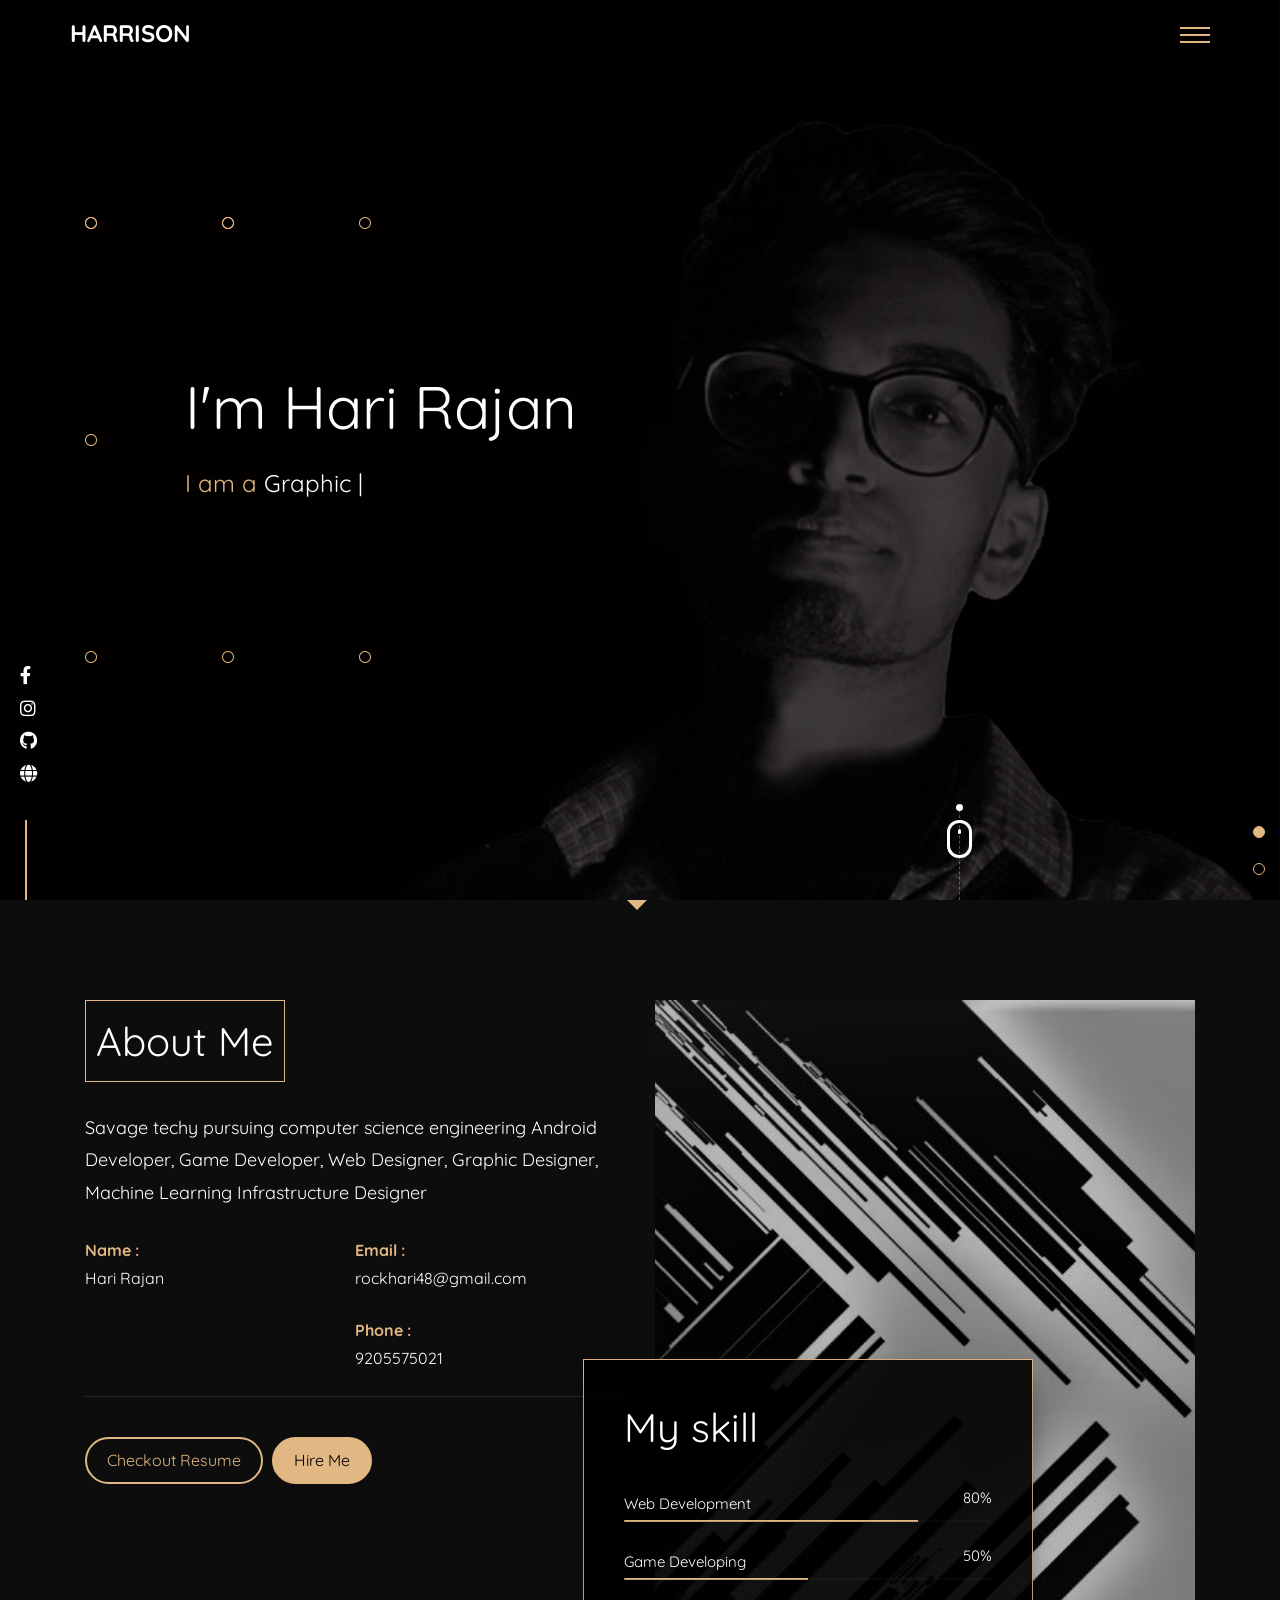
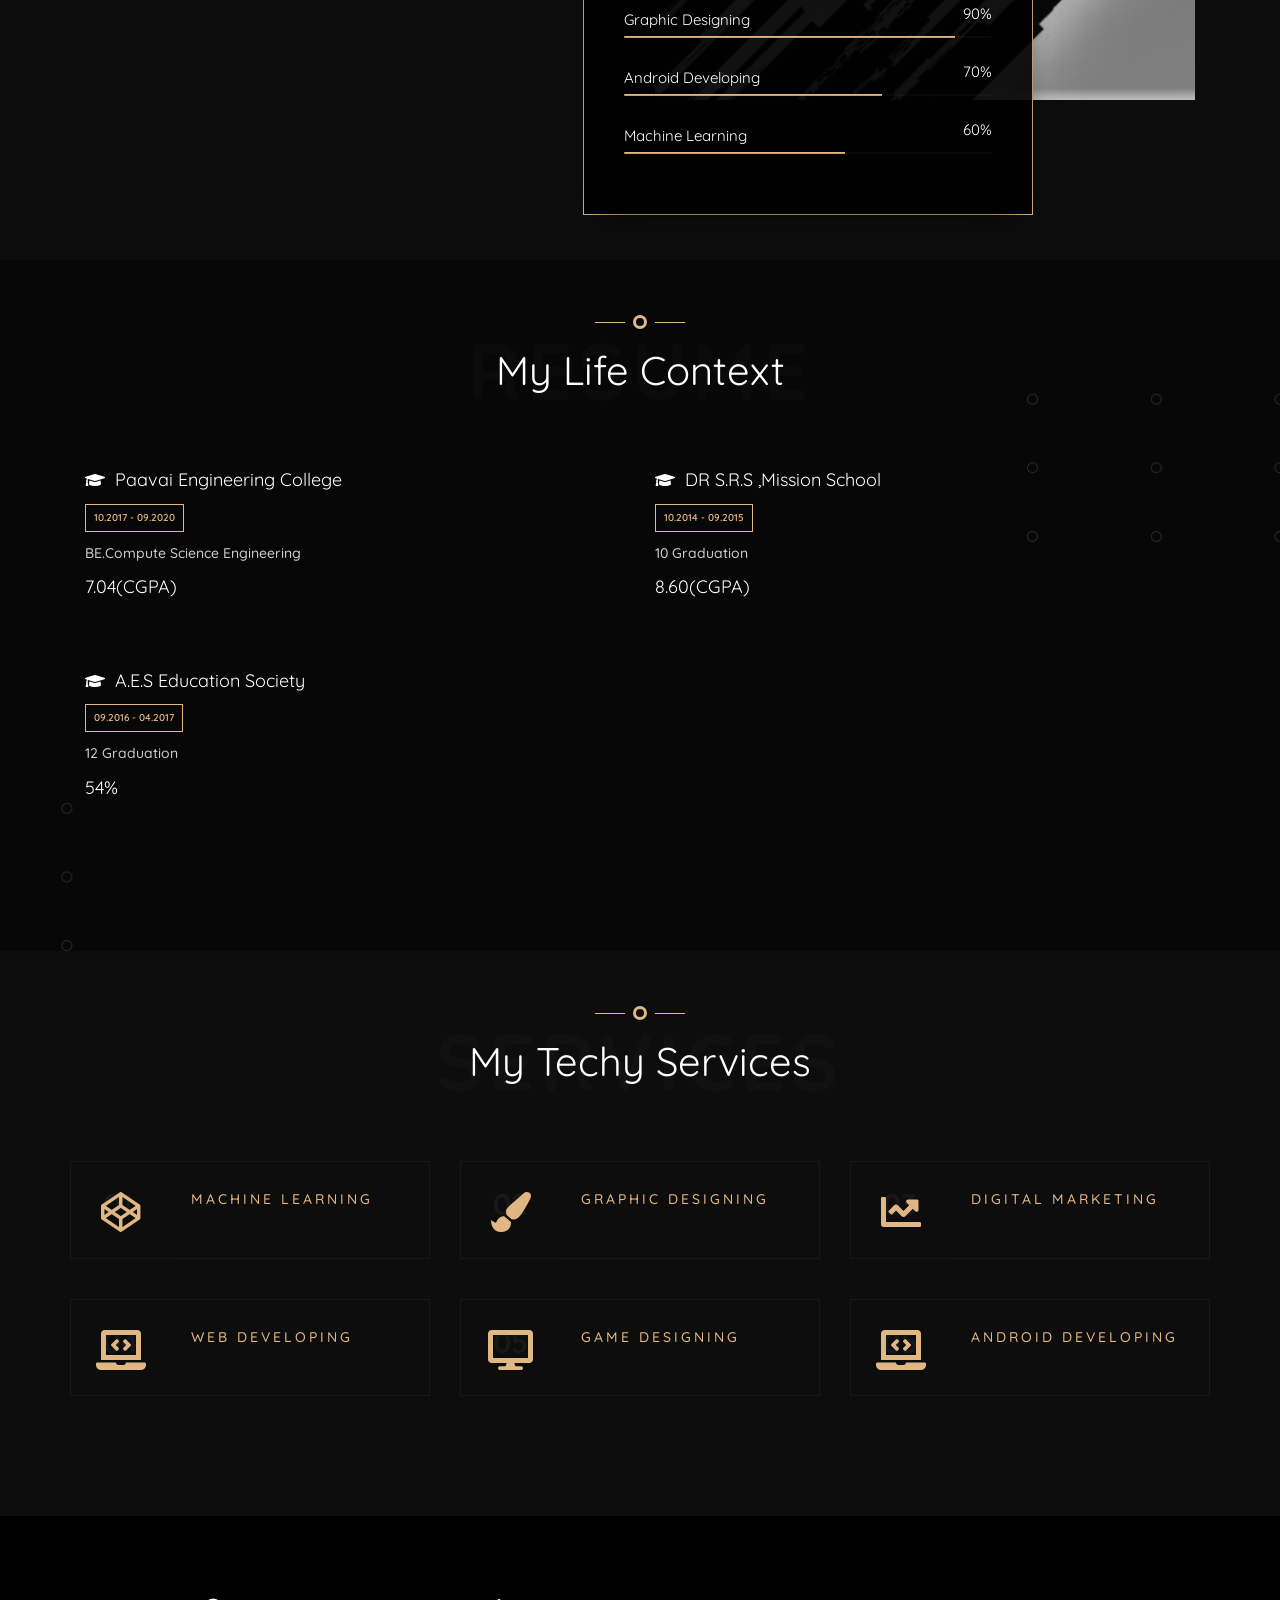
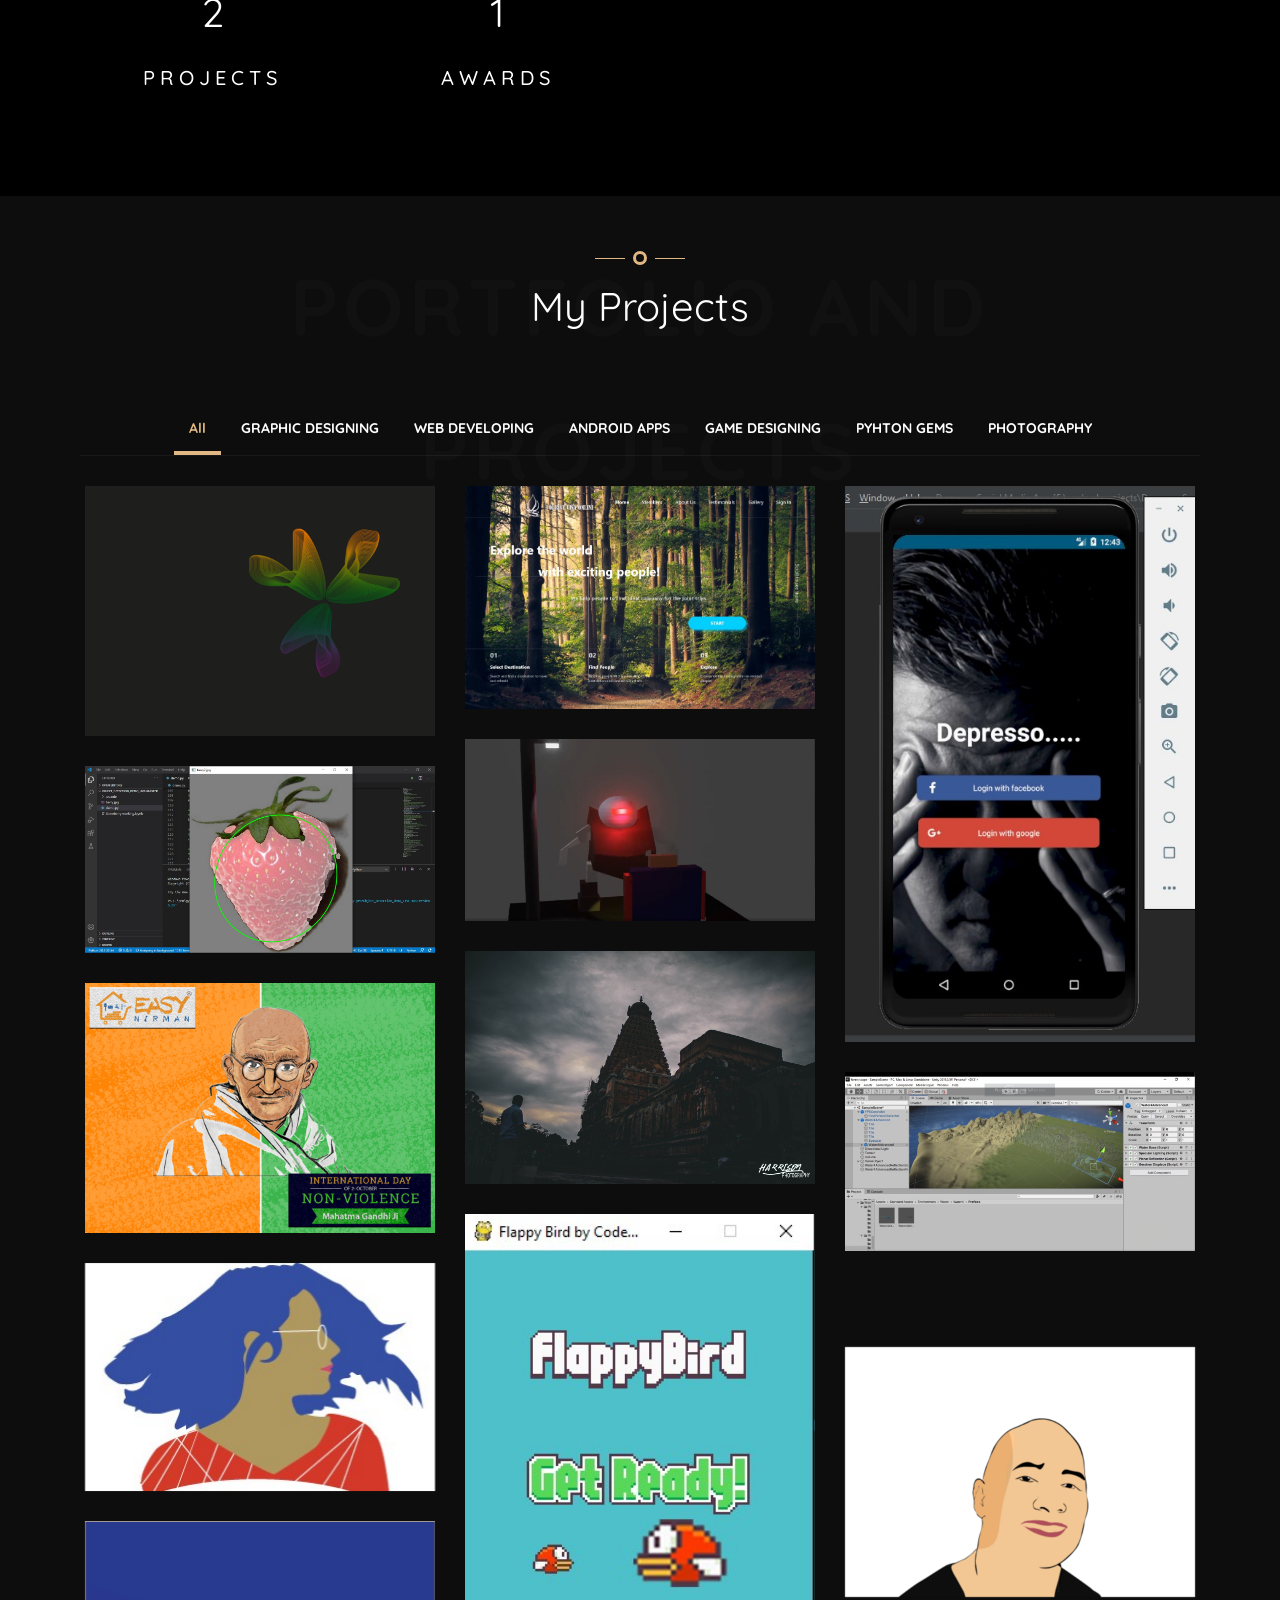
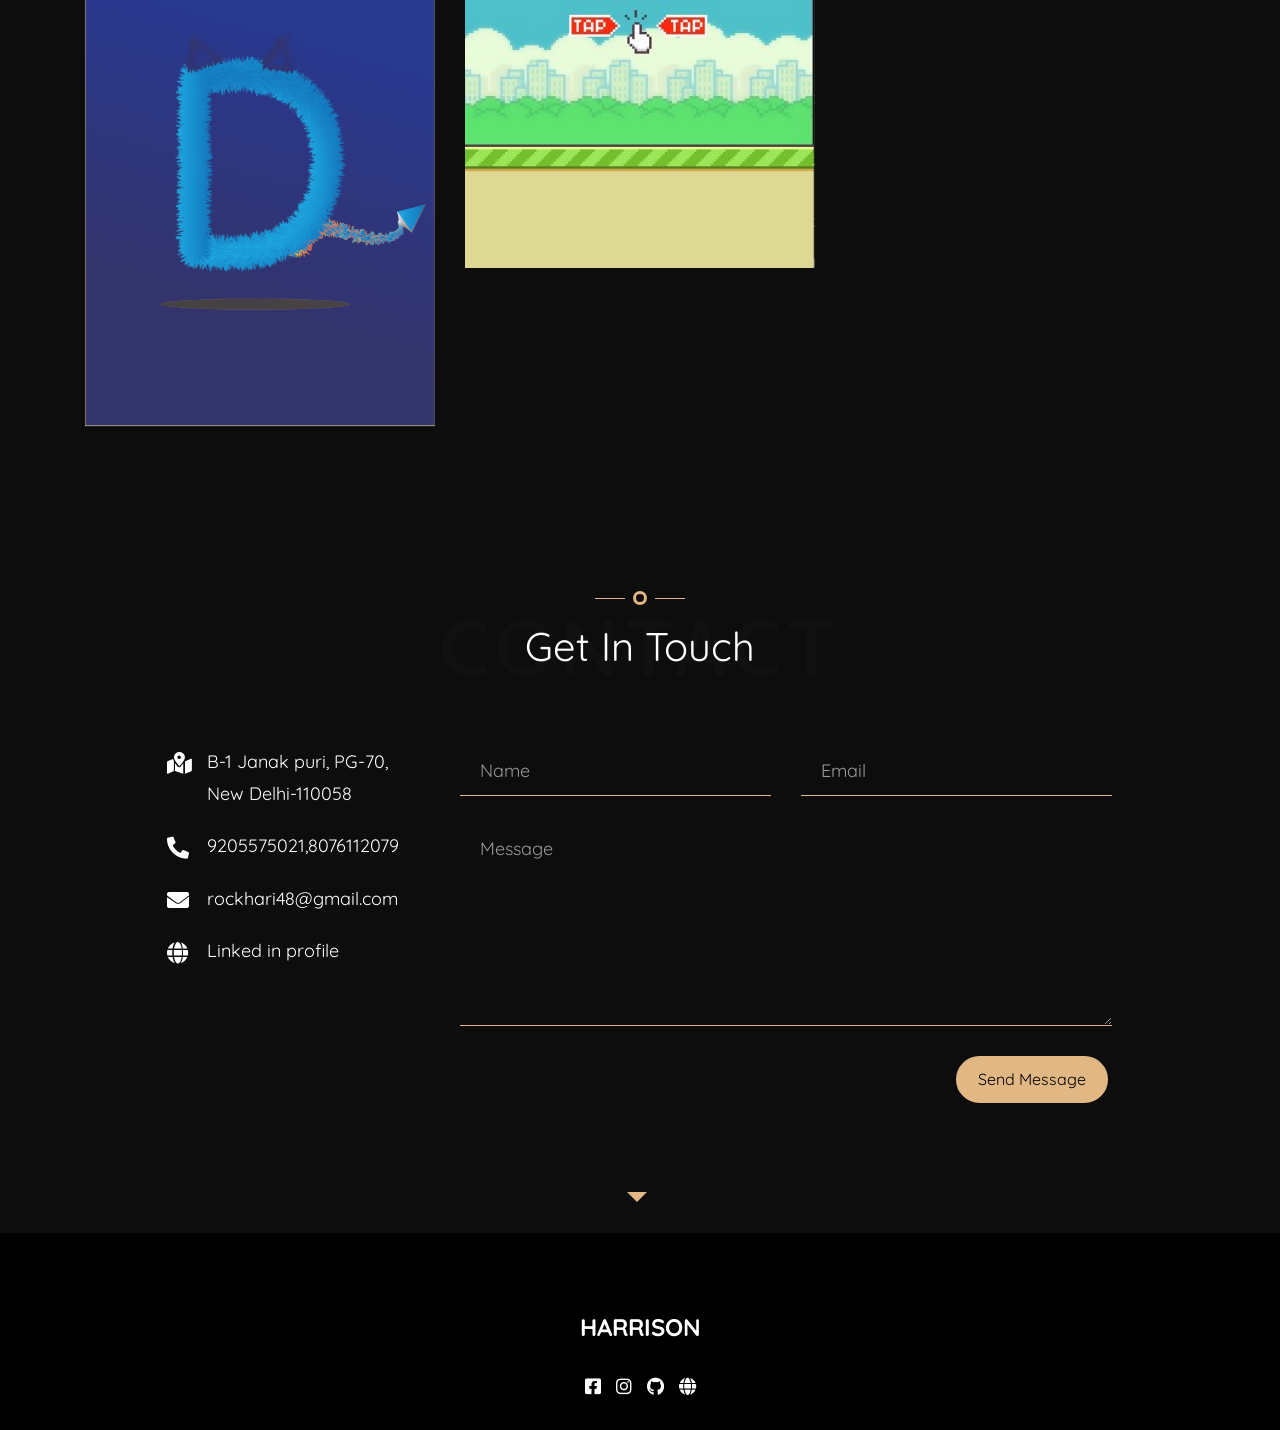
==== index.html @ aa4aa019 "Update index.html" ====
<!DOCTYPE HTML>
<html lang="en">
   
<!-- index.html  26 Nov 2019 03:50:59 GMT -->
<head>
      <!--Meta Tags-->
      <meta charset="utf-8">
      <meta http-equiv="X-UA-Compatible" content="IE=edge">
      <meta name="viewport" content="width=device-width, initial-scale=1">
      <meta name="description" content="" />
      <meta name="keywords" content="" />
      <meta name="author" content="" />
      <!--Favicons-->
      <link rel="shortcut icon" href="images/favicon.png">
      <!--Page Title-->
      <title>Harrison Portfolio</title>
      <!-- Bootstrap  -->
      <link rel="stylesheet" href="css/bootstrap.css">
      <!-- Animate.css -->
      <link rel="stylesheet" href="css/animate.css">
      <!-- Awesome Fonts-->
      <link rel="stylesheet" href="css/all.min.css">
      <!-- Flexslider  -->
      <link rel="stylesheet" href="css/flexslider.css">
      <!--Main Styles Css-->
      <link rel="stylesheet" href="css/style.css">
   </head>
   <body>


      
      <!-- Preloader -->
      <div id="preloader">
         <div class="pre-container">
            <div class="spinner">
               <div class="double-bounce1"></div>
               <div class="double-bounce2"></div>
            </div>
         </div>
      </div>
      <!-- Εnd Preloader -->


      
      <!-- Main menu -->
      <nav id="main-nav">
         <a href="#" class="js-nav-toggle nav-toggle active"><i></i></a>
         <div class="js-fullheight table">
            <div class="table-cell js-fullheight">
               <ul>
                  <li><a href="index.html">Home</a></li>
                  <li><a href="about.html">About</a></li>
                  <li><a href="work.html">Work</a></li>
                  <li><a href="contact.html">Contact</a></li>
               </ul>
               <!-- Social -->
               <p class="social-icon">
                  <a href="https://www.facebook.com/rock.hari.716/"><i class="fab fa-facebook-square"></i></a>
                  <a href="https://www.instagram.com/call_me_h.a.rr.y/"><i class="fab fa-instagram"></i></a>
                  <a href="https://github.com/HARrrrisoon39"><i class="fab fa-github"></i></a>
                  <a href="www.linkedin.com/in/hari-r-091a90134"><i class="fas fa-globe"></i></a>
               </p>
            </div>
         </div>
      </nav>


      
      <!-- Scroll icon -->
      <div class="scroll-icon">
         <a href="#info" class="smoothscroll">
            <div class="mouse"></div>
         </a>
         <div class="end-top"></div>
      </div>
      <div id="page">

         <!-- header -->
         <header class="header">
            <div class="container">
               <div class="navbar-brand">
                  <div class="row">
                     <div class="col-xs-6">
                        <!-- Logo -->
                        <h1 class="text-left"><a class="logo" href="index.html">HARRISON</a></h1>
                     </div>
                  </div>


                  <!-- Nav toggle -->
                  <a href="#" class="js-nav-toggle nav-toggle"><i></i></a>
               </div>
            </div>
         </header>
         <!-- End Header -->



         <!-- Banner section -->
         <section id="banner" class="js-fullheight">
            <div class="flexslider js-fullheight">
               <!-- Social -->
               <ul class="list-unstyled ml-5 mt-3 position-relative social-links">
                  <li class="mb-3"><a href="https://www.facebook.com/rock.hari.716/"><i class="fab fa-facebook-f"></i></a></li>
                  <li class="mb-3"><a href="https://www.instagram.com/call_me_h.a.rr.y/"><i class="fab fa-instagram"></i></a></li>
                  <li class="mb-3"><a href="https://github.com/HARrrrisoon39"><i class="fab fa-github"></i></a></li>
                  <li class="mb-3"><a href="www.linkedin.com/in/hari-r-091a90134"><i class="fas fa-globe"></i></a></li>

                  
               </ul>
               <!-- Slider -->
               <ul class="slides">
                  <li style="background-image: url(images/slide_1.jpg);">
                     <div class="overlay-gradient"></div>
                     <div class="container">
                        <div class="col-md-8 js-fullheight slider-text">
                           <div class="slider-text-inner">
                              <div class="desc">
                                 <h2>I'm Hari Rajan</h2>
                                 <h3>I am a
                                    <span id="typed-slide-1"></span>
                                    <span id="typed-strings-slide-1">
                                    <span>Graphic Designer</span>
                                    <span>Android Developer</span>
                                    <span>Web Developer</span>
                                    </span>
                                 </h3>
                              </div>
                           </div>
                        </div>
                     </div>
                  </li>
                  <li style="background-image: url(images/slide_1.jpg);">
                     <div class="overlay-gradient"></div>
                     <div class="container">
                        <div class="col-md-8 js-fullheight slider-text">
                           <div class="slider-text-inner">
                              <div class="desc">
                                 <h2>I'm Hari Rajan</h2>
                                 <h3>I am a
                                    <span id="typed-slide-2"></span>
                                    <span id="typed-strings-slide-2">
                                    <span>Game Developer</span>
                                    <span>Machine learning Researcher</span>
                                    </span>
                                 </h3>
                              </div>
                           </div>
                        </div>
                     </div>
                  </li>
               </ul>
            </div>
         </section>
         <!-- End Banner Section -->




         <!-- About Section -->
         <section id="about">
            <div class="container">
               <div class="row">
             
                  <div class="col-md-12">
                     <div class="post-entry">

                        <div class="col-md-6">
                            <div class="header-page-about">
                              <h2 class="intro-heading">About Me</h2>
                           </div>
                            <p>Savage techy pursuing computer science engineering
                              Android Developer, Game Developer, Web Designer, Graphic Designer, Machine Learning Infrastructure Designer</p> </p>
                           <div class="col-md-6 col-sm-4 no-padding">
                              <ul>
                                 <li><span>Name : </span> Hari Rajan</li>
                              </ul>
                           </div>
                           <div class="col-md-6 col-sm-4 no-padding">
                              <ul>
                                 <li><span>Email : </span> <a href="https://www.google.com/search?q=gmail&rlz=1C1CHBD_enIN909IN909&oq=gmai&aqs=chrome.0.69i59j69i57j0l3j69i65j69i61j69i60.688j0j7&sourceid=chrome&ie=UTF-8">rockhari48@gmail.com</a></li>
                                 <li><span>Phone : </span>9205575021</li>
                              </ul>
                           </div>
                           <hr>
                           <div class="col-md-12 no-padding mt-20">
                              <a class="btn btn " href="https://drive.google.com/file/d/1417jeMoiMH9rQL3TLKTanGmQ-1W020WK/view?usp=sharing">Checkout Resume</a>
                              <a class="btn btn-primary" href="https://www.linkedin.com/in/hari-r-091a90134/">Hire Me</a> 
                           </div>
                        </div>

                        <div class="col-md-6">
                           <div class="post-image" style="background-image: url(images/profile-pic.jpg);"></div>
                           <div class="display-tc">
                              <div class="desc">
                                 <h3>My skill</h3>
                                 <div class="skill-item">
                                    <h5>Web Development</h5><span>80%</span>
                                    <div class="progress" data-percent="80%">
                                       <div class="progress-bar bar-null" role="progressbar" aria-valuenow="80" aria-valuemin="0" aria-valuemax="100" style="width: 80%;"></div>
                                    </div>
                                 </div>
                                 <div class="skill-item">
                                    <h5>Game Developing</h5><span>50%</span>
                                    <div class="progress" data-percent="60%">
                                       <div class="progress-bar bar-null" role="progressbar" aria-valuenow="50" aria-valuemin="0" aria-valuemax="100" style="width: 50%;"></div>
                                    </div>
                                 </div>
                                 <div class="skill-item">
                                    <h5>Graphic Designing</h5><span>90%</span>
                                    <div class="progress" data-percent="50%">
                                       <div class="progress-bar bar-null" role="progressbar" aria-valuenow="90" aria-valuemin="0" aria-valuemax="100" style="width: 90%;"></div>
                                    </div>
                                 <div class="skill-item">
                                    <h5>Android Developing</h5><span>70%</span>
                                    <div class="progress" data-percent="70%">
                                       <div class="progress-bar bar-null" role="progressbar" aria-valuenow="70" aria-valuemin="0" aria-valuemax="100" style="width: 70%;"></div>
                                    </div>
                                 </div>
                                 <div class="skill-item">
                                    <h5>Machine Learning</h5><span>60%</span>
                                    <div class="progress" data-percent="60%">
                                       <div class="progress-bar bar-null" role="progressbar" aria-valuenow="60" aria-valuemin="0" aria-valuemax="100" style="width: 60%;"></div>
                                    </div>
                                 </div>

                              </div>
                           </div>
                        </div>
                     </div>
                  </div>
                  
               </div>
            </div>
         </section>
         <!-- End About Section -->



         
         

         <!-- Resume Section -->
         <section id="resume" class="bg-dark bg-dots">
            <div class="container">
               <div class="row">
                  <div class="col-md-8 col-md-offset-2 text-center heading">
                     <div class="header-page">
                        <h2>My Life Context</h2>
                        <span></span>
                     </div>
                     <span class="heading-meta-sub">RESUME</span>
                  </div>

               </div>

               <div class="row">
                  <div class="col-md-12">
                     <div class="col-md-6">
                        <div class="item mb-40">
                           <h4><span class="item-icon"><i class="fas fa-graduation-cap"></i></span>Paavai Engineering College</h4>
                           <span class="meta">10.2017 - 09.2020</span>
                           <h5>BE.Compute Science Engineering</h5>
                           <p>7.04(CGPA)
                           </p>
                        </div>
                        <div class="item mb-40">
                           <h4><span class="item-icon"><i class="fas fa-graduation-cap"></i></span>A.E.S Education Society</h4>
                           <span class="meta">09.2016 - 04.2017</span>
                           <h5>12 Graduation</h5>
                           <p>54%</p>
                        </div>
                     </div>

                     <div class="col-md-6">
                        <div class="item mb-40">
                           <h4><span class="item-icon"><i class="fas fa-graduation-cap"></i></span>DR S.R.S ,Mission School</h4>
                           <span class="meta">10.2014 - 09.2015</span>
                           <h5>10 Graduation</h5>
                           <p>8.60(CGPA)</p>
                        </div>
                     </div>
                  </div>
               </div>
            </div>
         </section>
         <!-- End Resume Section -->





         <!-- Services Section -->
         <section id="services" class="bg-light">
            <div class="container">
               <div class="row">
                  <div class="col-md-8 col-md-offset-2 text-center heading">
                     <div class="header-page">
                        <h2>My Techy Services</h2>
                        <span></span>
                     </div>
                     <span class="heading-meta-sub">SERVICES</span>
                     <p></p>
                  </div>
               </div>
               <div class="row">
                  <div class="col-md-4">
                     <div class="service">
                        <div class="icon">
                           <i class="fab fa-codepen"></i>
                        </div>
                        <div class="box-num">
                           <h2>01</h2>
                        </div>
                        <div class="text">
                           <h3>MACHINE Learning</h3>
                           
                        </div>
                     </div>
                  </div>
                  <div class="col-md-4">
                     <div class="service">
                        <div class="icon">
                           <i class="fas fa-paint-brush"></i>
                        </div>
                        <div class="box-num">
                           <h2>02</h2>
                        </div>
                        <div class="text">
                           <h3>GRAPHIC DESIGNING</h3>
                           
                        </div>
                     </div>
                  </div>
                  <div class="col-md-4">
                     <div class="service">
                        <div class="icon">
                           <i class="fas fa-chart-line"></i>
                        </div>
                        <div class="box-num">
                           <h2>03</h2>
                        </div>
                        <div class="text">
                           <h3>DIGITAL MARKETING</h3>
                           
                        </div>
                     </div>
                  </div>
                  <div class="col-md-4">
                     <div class="service">
                        <div class="icon">
                           <i class="fas fa-laptop-code"></i>
                        </div>
                        <div class="box-num">
                           <h2>04</h2>
                        </div>
                        <div class="text">
                           <h3>WEB DEVELOPING</h3>
                           
                        </div>
                     </div>
                  </div>
                  <div class="col-md-4">
                     <div class="service">
                        <div class="icon">
                           <i class="fas fa-desktop"></i>
                        </div>
                        <div class="box-num">
                           <h2>05</h2>
                        </div>
                        <div class="text">
                           <h3>GAME DESIGNING</h3>
                        </div>
                     </div>
                  </div>


                  <div class="col-md-4">
                     <div class="service">
                        <div class="icon">
                           <i class="fas fa-laptop-code"></i>
                        </div>
                        <div class="box-num">
                           <h2>05</h2>
                        </div>
                        <div class="text">
                           <h3>Android Developing</h3>
                        </div>
                     </div>
                  </div>
                  
               </div>
            </div>
         </section>
         <!-- End Resume Section -->



         
         
         <!-- Counters Section -->
         <div class="counters" id="counter-animate">
            <div class="narrow-content">
               <div class="container">
               <div class="row" >
                  <div class="col-md-12"> 
                     <div class="col-md-3 text-center">
                        <span class="counter js-counter" data-from="0" data-to="20" data-speed="5000" data-refresh-interval="100"></span>
                        <span class="counter-label">Projects</span>
                     </div>
                     <div class="col-md-3 text-center">
                        <span class="counter js-counter" data-from="0" data-to="5" data-speed="5000" data-refresh-interval="50"></span>
                        <span class="counter-label">Awards</span>
                     </div>
                  </div>
               </div>
               </div>
            </div>
         </div>
         <!-- End Counters Section -->




         <!-- Works Section -->
         <section id="work" class="bg-light">
            <div class="container">
               <div class="row">
                  <div class="col-md-8 col-md-offset-2 text-center heading">
                     <div class="header-page">
                        <h2>My Projects</h2>
                        <span></span>
                     </div>
                     <span class="heading-meta-sub">PORTFOLIO AND PROJECTS</span>
                  </div>
               </div>
               <div class="row">
                  <div class="col-lg-12 px-25 text-center">
                     <ul class="work-filter">
                        <li class="filter all active" data-filter="*">All</li>
                        <li class="filter" data-filter=".graphic">GRAPHIC DESIGNING</li>
                        <li class="filter" data-filter=".web">WEB DEVELOPING</li>
                        <li class="filter" data-filter=".apk">ANDROID APPS</li>
                        <li class="filter" data-filter=".game">GAME DESIGNING</li>
                        <li class="filter" data-filter=".python">PYHTON GEMS</li>
                        <li class="filter" data-filter=".photo">PHOTOGRAPHY</li>
                     </ul>
                  </div>
                  <div class="col-lg-12">
                     <div class="work-gallery"> 
                        <div class="col-lg-4 col-md-6 col-sm-12 all graphic">
                           <div class="work">
                              <img class="img-fluid" src="images/work-1.jpg" alt="">
                              <div class="desc">
                                 <div class="con">
                                    <h3><a href="work-single.html">Work 1</a></h3>
                                    <span>...</span>
                                 </div>
                              </div>
                           </div>
                        </div>
                        <div class="col-lg-4 col-md-6 col-sm-12 all web">
                           <div class="work">
                              <img class="img-fluid" src="images/work-2.jpg" alt="">
                              <div class="desc">
                                 <div class="con">
                                    <h3><a href="work-single.html">Work 2</a></h3>
                                    <span>...</span>
                                 </div>
                              </div>
                           </div>
                        </div>          
                        <div class="col-lg-4 col-md-6 col-sm-12 all apk">
                           <div class="work">
                              <img class="img-fluid" src="images/work-3.jpg" alt="">
                              <div class="desc">
                                 <div class="con">
                                    <h3><a href="work-single.html">Work 3</a></h3>
                                    <span>...</span>
                                 </div>
                              </div>
                           </div>
                        </div>
                        <div class="col-lg-4 col-md-6 col-sm-12 all game">
                           <div class="work">
                              <img class="img-fluid" src="images/work-4.jpg" alt="">
                              <div class="desc">
                                 <div class="con">
                                    <h3><a href="work-single.html">Work 4</a></h3>
                                    <span>...</span>
                                 </div>
                              </div>
                           </div>
                        </div>            
                        <div class="col-lg-4 col-md-6 col-sm-12 all python">
                           <div class="work">
                              <img class="img-fluid" src="images/work-5.jpg" alt="">
                              <div class="desc">
                                 <div class="con">
                                    <h3><a href="work-single.html">Work 5</a></h3>
                                    <span>...</span>
                                 </div>
                              </div>
                           </div>
                        </div>

                        <div class="col-lg-4 col-md-6 col-sm-12 all photo">
                           <div class="work">
                              <img class="img-fluid" src="images/work-6.jpg" alt="">
                              <div class="desc">
                                 <div class="con">
                                    <h3><a href="work-single.html">Work 6</a></h3>
                                    <span>...</span>
                                 </div>
                              </div>
                           </div>
                        </div>

                        <div class="col-lg-4 col-md-6 col-sm-12 all graphic">
                           <div class="work">
                              <img class="img-fluid" src="images/work-7.jpg" alt="">
                              <div class="desc">
                                 <div class="con">
                                    <h3><a href="work-single.html">Work 7</a></h3>
                                    <span>...</span>
                                 </div>
                              </div>
                           </div>
                        </div>

                        <div class="col-lg-4 col-md-6 col-sm-12 all game">
                           <div class="work">
                              <img class="img-fluid" src="images/work-8.jpg" alt="">
                              <div class="desc">
                                 <div class="con">
                                    <h3><a href="work-single.html">Work 8</a></h3>
                                    <span>...</span>
                                 </div>
                              </div>
                           </div>
                        </div>

                        <div class="col-lg-4 col-md-6 col-sm-12 all game python">
                           <div class="work">
                              <img class="img-fluid" src="images/work-14.jpg" alt="">
                              <div class="desc">
                                 <div class="con">
                                    <h3><a href="work-single.html">Work 9</a></h3>
                                    <span>...</span>
                                 </div>
                              </div>
                           </div>
                        </div>

                        <div class="col-lg-4 col-md-6 col-sm-12 all graphic">
                           <div class="work">
                              <img class="img-fluid" src="images/work-10.jpg" alt="">
                              <div class="desc">
                                 <div class="con">
                                    <h3><a href="work-single.html">Work 10</a></h3>
                                    <span>...</span>
                                 </div>
                              </div>
                           </div>
                        </div>

                        <div class="col-lg-4 col-md-6 col-sm-12 all graphic">
                           <div class="work">
                              <img class="img-fluid" src="images/work-11.jpg" alt="">
                              <div class="desc">
                                 <div class="con">
                                    <h3><a href="work-single.html">Work 11</a></h3>
                                    <span>...</span>
                                 </div>
                              </div>
                           </div>
                        </div>
                        <div class="col-lg-4 col-md-6 col-sm-12 all graphic">
                           <div class="work">
                              <img class="img-fluid" src="images/work-12.jpg" alt="">
                              <div class="desc">
                                 <div class="con">
                                    <h3><a href="work-single.html">Work 12</a></h3>
                                    <span>...</span>
                                 </div>
                              </div>
                           </div>
                        </div>
                        <div class="col-lg-4 col-md-6 col-sm-12 graphic">
                           <div class="work">
                              <img class="img-fluid" src="images/work-9.jpg" alt="">
                              <div class="desc">
                                 <div class="con">
                                    <h3><a href="work-single.html">Work 9</a></h3>
                                    <span>...</span>
                                 </div>
                              </div>
                           </div>
                        </div>
                        




                        
                        
                     </div>
                  </div>
               </div>
            </div>
         </section>
         <!-- End Works Section -->



         <!-- Contact Section -->
         <section id="contact" class="bg-light">
            <div class="container">
               <div class="row">
                  <div class="col-md-8 col-md-offset-2 text-center heading">
                     <div class="header-page">
                        <h2>Get In Touch</h2>
                        <span></span>
                     </div>
                     <span class="heading-meta-sub">CONTACT</span>
                  </div>
               </div>
               <div class="row">
                  <div class="col-md-3 col-md-push-1">
                     <ul class="contact-info">
                        <li><i class="fas fa-map-marked-alt"></i>B-1 Janak puri,    PG-70, New Delhi-110058</li>
                        <li><i class="fas fa-phone-alt"></i>9205575021,8076112079</li>
                        <li><i class="fas fa-envelope"></i><a href="#">rockhari48@gmail.com</a></li>
                        <li><i class="fas fa-globe"></i><a href="www.linkedin.com/in/hari-r-091a90134">Linked in profile</a></li>
                     </ul>
                  </div>
                  <div class="col-md-7 col-md-push-1">
                     <div class="row">
                        <div class="col-md-6">
                           <div class="form-group">
                              <input type="text" name="name" class="form-control" placeholder="Name">
                           </div>
                        </div>
                        <div class="col-md-6">
                           <div class="form-group">
                              <input type="text" name="mail" class="form-control" placeholder="Email">
                           </div>
                        </div>
                        <div class="col-md-12">
                           <div class="form-group">
                              <textarea name="message" class="form-control" id="message" cols="30" rows="7" placeholder="Message"></textarea>
                           </div>
                        </div>
                        <div class="col-md-12">
                           <div class="form-group text-right">
                              <input type="submit" name="submit" value="Send Message" class="btn btn-primary">
                           </div>
                        </div>
                     </div>
                  </div>
               </div>
            </div>
         </section>
         <!-- End Contact Section -->





         <!-- Footer -->
         <footer>
            <div id="footer">
               <div class="container">
                  <div class="row copy-right">
                     <div class="col-md-6 col-md-offset-3 text-center">
                        <!-- Footer logo -->
                        <h2><a class="footer-logo" href="index.html">HARRISON</a></h2>
                        <!-- Social -->
                        <p class="social-icon">
                           <a href="https://www.facebook.com/rock.hari.716/"><i class="fab fa-facebook-square"></i></a>
                           <a href="https://www.instagram.com/call_me_h.a.rr.y/?hl=en"><i class="fab fa-instagram"></i></a>
                           <a href="https://github.com/HARrrrisoon39"><i class="fab fa-github"></i></a>
                           <a href="www.linkedin.com/in/hari-r-091a90134"><i class="fas fa-globe"></i></a>
                           
                        </p>
                        
                        
                     </div>
                  </div>
               </div>
            </div>
            <!-- Back to top button -->
            <a id="back-to-top" href="#"><i class="fas fa-chevron-up"></i></a>
         </footer>
         <!-- End Footer -->
      </div>
      <!-- jQuery -->
      <script src="js/jquery.min.js"></script>
      <!-- jQuery Easing -->
      <script src="js/jquery.easing.1.3.js"></script>
      <!-- Bootstrap -->
      <script src="js/bootstrap.min.js"></script>
      <!-- Waypoints -->
      <script src="js/jquery.waypoints.min.js"></script>
      <!-- Counters -->
      <script src="js/jquery.countTo.js"></script>
      <!-- Flexslider -->
      <script src="js/jquery.flexslider-min.js"></script>
      <!-- isotope js -->
      <script src="js/isotope.pkgd.min.js"></script>
      <!-- isotope image loader js -->
      <script src="js/imagesloaded.pkgd.min.js"></script>
      <!-- Typed -->
      <script src="js/typed.min.js"></script>
      <!-- Custom JS -->
      <script src="js/custom.js"></script>
   </body>

<!-- index.html  26 Nov 2019 03:52:23 GMT -->
</html>
---- css/style.css ----
/*-----------------------------------------------------------
* Template Name    : Vendrick - Personal Portfolio Template
* Author           : pavloff-studio
* Version          : 1.0.0
* Created          : Nov 2019
* File Description : Main css file of the template
*------------------------------------------------------------
*/

/***********************
    1.FONTS
    2.BASIC
    3.HELPER
    4.NAVIGATION
    5.HEADER
    6.BANNER
    7.ABOUT 
    8.RESUME
    9.SERVICES
    10.COUNTERS
    11.WORKS
    12.BLOG
    13.CONTACT
    14.FOOTER
    15.PRELOADER
************************/

/*======================
        1.FONTS
========================*/

@import url('https://fonts.googleapis.com/css?family=Quicksand:300,400,500,600,700&amp;display=swap');

/*======================
        2.BASIC
========================*/

html,
body {
  scroll-behavior: smooth;
}

body {
  font-family: "Quicksand", Arial, sans-serif;
  line-height: 1.8;
  font-size: 20px;
  background-color: #0d0d0d;
  font-weight: 400;
  overflow-x: hidden;
  color: #fff;
}

@media screen and (max-width: 992px) {
  body {
    font-size: 14px;
  }
}


body.menu-show {
  overflow: hidden;
  position: fixed;
  height: 100%;
  width: 100%;
}


/* ScrollBar */


/* width */
::-webkit-scrollbar {
  width: 5px;
}


/* Track */
::-webkit-scrollbar-track {
  border-radius: 20px;
}


/* Handle */
::-webkit-scrollbar-thumb {
  background: #e1b783;
  border-radius: 10px;
}


/* Handle on hover */
::-webkit-scrollbar-thumb:hover {
  background: #e1b783;
}

@media screen and (max-width: 992px) {
   ::-webkit-scrollbar {
    display: none;
  }
}


/* Typography */

a {
  color: #fff;
  -webkit-transition: 0.5s;
  -o-transition: 0.5s;
  transition: 0.5s;
}

a:hover {
  color: #e1b783;
}

a:focus,
a:active {
  outline: none;
}

p,
span {
  margin-bottom: 1.5em;
  font-size: 18px;
  color: #fff;
  font-weight: 400;
}

span {
  font-weight: 700;
  font-size: 16px;
  color: #fff;
}

h1,
h2,
h3,
h4,
h5,
h6 {
  color: #fff;
  font-family: "Quicksand", Arial, sans-serif;
  font-weight: 400;
  margin: 0 0 30px 0;
}

::-webkit-selection {
  color: #fcfcfc;
  background: #b7c2c2;
}

::-moz-selection {
  color: #fcfcfc;
  background: #b7c2c2;
}

::selection {
  color: #fcfcfc;
  background: #b7c2c2;
}

hr {
  margin-top: 20px;
  margin-bottom: 20px;
  border: 0;
  border-top: 1px solid #eeeeee21;
  width: 100%;
}


/*======================
        3.HELPER
========================*/

#particles-js {
  height: 100vh;
  width: 100%;
  position: absolute;
  opacity: 0.3;
  z-index: 2;
  top: 0;
}

#page {
  position: relative;
  -webkit-transition: all 0.8s cubic-bezier(0.175, 0.885, 0.32, 1.275);
  -moz-transition: all 0.8s cubic-bezier(0.175, 0.885, 0.32, 1.275);
  -ms-transition: all 0.8s cubic-bezier(0.175, 0.885, 0.32, 1.275);
  -o-transition: all 0.8s cubic-bezier(0.175, 0.885, 0.32, 1.275);
  transition: all 0.8s cubic-bezier(0.175, 0.885, 0.32, 1.275);
  background-color: #0d0d0d;
}


/* buttons */

.btn {
  display: inline-block;
  margin-bottom: 0;
  font-weight: normal;
  text-align: center;
  vertical-align: middle;
  touch-action: manipulation;
  cursor: pointer;
  background-image: none;
  border: 1px solid transparent;
  white-space: nowrap;
  padding: 10px 20px;
  font-size: 14px;
  line-height: 1.42857;
  border-radius: 50px;
  -webkit-user-select: none;
  -moz-user-select: none;
  -ms-user-select: none;
  user-select: none;
}

.btn {
  margin-right: 4px;
  margin-bottom: 20px;
  font-family: "Quicksand", Arial, sans-serif;
  font-size: 16px;
  font-weight: 400;
  color: #e1b783;
  border: 2px solid #e1b783;
  -webkit-transition: 0.5s;
  -o-transition: 0.5s;
  transition: 0.5s;
}

.btn:hover {
  margin-right: 4px;
  margin-bottom: 20px;
  font-family: "Quicksand", Arial, sans-serif;
  font-size: 16px;
  font-weight: 400;
  border: 2px solid #fff;
  -webkit-transition: 0.5s;
  -o-transition: 0.5s;
  transition: 0.5s;
}

.btn:hover,
.btn:active,
.btn:focus {
  box-shadow: none !important;
  outline: none !important;
  color: #fff !important;
}

.btn-primary {
  background: #e1b783;
  color: #000;
  border: 2px solid #e1b783;
}

.btn-primary:hover,
.btn-primary:focus,
.btn-primary:active {
  background: transparent;
  border-color: #fff !important;
}

.btn-primary.btn-outline {
  background: transparent;
  color: #e1b783;
  border: 2px solid #e1b783;
}

.btn-primary.btn-outline:hover,
.btn-primary.btn-outline:focus,
.btn-primary.btn-outline:active {
  background: #e1b783;
  color: #fff !important;
}

/* Sections */

#featured,
#about,
#blog,
#contact,
#work,
#about-section,
#map-section,
#services,
#resume,
#process {
  padding-bottom: 80px;
}

#about {
  margin-bottom: 80px;
  padding-bottom: 80px;
}

#blog,
#work,
#contact,
#services,
#resume,
#process {
  padding-top: 80px;
}

.heading {
  margin-bottom: 2em;
}

.heading h2 {
  font-size: 40px;
  font-weight: 400;
  line-height: 1.5;
}

.bg-section {
  background: rgba(0, 0, 0, 0.05);
}

.intro-heading {
  font-size: 40px;
  font-weight: 400;
  line-height: 1.5;
  border: 1px solid #e1b783;
  display: inline-block;
  padding: 10px;
}

@media screen and (max-width: 768px) {
  .intro-heading {
    font-size: 30px;
  }
}

#about .about-content {
  margin-bottom: 5em;
}

#blog .blog {
  margin-bottom: 60px;
}

/* social icons */

.social-icons {
  margin: 0;
  padding: 0;
}

.social-icons li {
  margin: 0;
  padding: 0;
  list-style: none;
  display: -moz-inline-stack;
  display: inline-block;
  zoom: 1;
  *display: inline;
}

.social-icons li a {
  display: -moz-inline-stack;
  display: inline-block;
  zoom: 1;
  *display: inline;
  color: #fff;
  padding-left: 10px;
  padding-right: 10px;
  text-decoration: none;
}

.social-icons li a i {
  font-size: 50px;
}

.social-icon a {
  padding: 0 5px;
}

.social-icon a i {
  color: #fff;
}

.social-icon a:hover,
.social-icon a:focus {
  text-decoration: none;
}

.social-icon a i:hover {
  color: #000;
}

.social-links {
  content: '';
  position: absolute;
  z-index: 5;
  display: block;
  margin-left: 20px;
  bottom: 100px;
  font-size: 18px;
}

.social-links:after {
  content: '';
  position: absolute;
  width: 2px;
  height: 80px;
  background: #e1b783;
  z-index: 2;
  display: block;
  overflow: hidden;
  margin-top: 30px;
  margin-left: 5px;
}

.social-links li a {
  color: #fff!important;
}

.social-links li a:hover {
  color: #e1b783!important;
}


/* background sections */

.bg-dark {
  background: #070707;
}

.bg-light {
  background-color: #0d0d0d;
}

.bg-dots {
  width: 100%;
  background-image: url(../images/tab-bg-elements.png);
  background-repeat: no-repeat;
  background-size: cover;
  background-position: center center;
}

.bg-dots-black {
  width: 100%;
  background-image: url(../images/bg-dots.svg);
  background-repeat: no-repeat;
  background-size: cover;
  background-position: center center;
}

.header-page span:after {
  content: '';
  position: absolute;
  width: 14px;
  height: 14px;
  left: calc(50% - 7px);
  bottom: 101px;
  -webkit-border-radius: 50%;
  border-radius: 50%;
  border: 3px solid #e1b783;
}

@media (max-width: 991px) {
  .header-page span:after {
    content: '';
    position: absolute;
    width: 14px;
    height: 14px;
    left: calc(50% - 7px);
    bottom: 137px;
    -webkit-border-radius: 50%;
    border-radius: 50%;
    border: 3px solid #e1b783;
  }
}

.header-page h2:before, 
.header-page h2:before {
    content: '';
    position: absolute;
    width: 30px;
    height: 1px;
    left: calc(50% - 45px);
    bottom: 107px;
    background-color: #e1b783;
}

@media (max-width: 991px) {
  .header-page h2:before,
  .header-page h2:before {
    content: '';
    position: absolute;
    width: 30px;
    height: 1px;
    left: calc(50% - 45px);
    bottom: 143px;
    background-color: #e1b783;
  }
}

.header-page h2:after, 
.header-page h2:after {
    content: '';
    position: absolute;
    width: 30px;
    height: 1px;
    left: calc(50% + 15px);
    bottom: 107px;
    background-color: #e1b783;
}

@media (max-width: 991px) {
  .header-page h2:after,
  .header-page h2:after {
    content: '';
    position: absolute;
    width: 30px;
    height: 1px;
    left: calc(50% + 15px);
    bottom: 143px;
    background-color: #e1b783;
  }
}

.heading-meta-sub {
  margin-bottom: 15px;
  display: block;
  font-size: 80px;
  text-transform: uppercase;
  color: #99999908;
  font-weight: 700;
  letter-spacing: 5px;
  position: absolute;
  text-align: center;
  z-index: 0;
  top: -42px;
  left: 0;
  right: 0;
  margin-left: auto;
  margin-right: auto;
}

@media (max-width: 991px) {
  .heading-meta-sub {
    margin-bottom: 15px;
    display: block;
    font-size: 48px;
    text-transform: uppercase;
    color: #99999908;
    font-weight: 700;
    letter-spacing: 5px;
    position: absolute;
    text-align: center;
    z-index: 0;
    top: -40px;
    left: 0;
    right: 0;
    margin-left: auto;
    margin-right: auto;
  }
}

.mb-1 {
  margin-bottom: 1.5em!important;
}

.mt-20 {
  margin-top: 20px!important;
}

.mb-40 {
  margin-bottom: 40px!important;
}

.mt-40 {
  margin-top: 40px!important;
}

.px-25{
  padding: 0px 25px!important;
}

.pt-0{
  padding-top: 0!important;
}

.p-80{
  padding-bottom: 80px!important;
}


.no-padding{
  padding: 0;
  margin: 0;
}


.post-entry {
  width: 100%;
  min-height: 700px;
  display: table;
}
@media screen and (max-width: 992px) {
  .post-entry {
    display: block;
    min-height: 400px;
  }
}
.post-entry .post-image {
  background-size: cover;
  background-position: center center;
  background-repeat: no-repeat;
  position: relative;
  height: 700px;
}
@media screen and (max-width: 768px) {
  .post-entry .post-image {
    display: block;
    height: 400px;
  }
}

.post-entry .display-tc {
  display: table-cell;
  vertical-align: middle;
  position: absolute;
  bottom: -115px;
  left: -10%;
  width: 450px;
  border: 1px solid #e1b783;
}

@media screen and (max-width: 992px) {
  .post-entry .display-tc {
    display: block;
    vertical-align: none;
    text-align: left;
    height: inherit;
    width:315px;
    left: 5%;
  }
}
.post-entry .desc {
  padding: 2em;
  background: rgba(0, 0, 0, 0.9);
  -webkit-box-shadow: 0px 10px 30px -13px rgba(0, 0, 0, 0.75);
  -moz-box-shadow: 0px 10px 30px -13px rgba(0, 0, 0, 0.75);
  box-shadow: 0px 10px 30px -13px rgba(0, 0, 0, 0.75);
}
.post-entry .desc h3 {
  color: #fff;
  font-size: 40px;
  line-height: 54px;
}
.post-entry .desc p {
  color: rgba(255, 255, 255, 0.8);
  margin-bottom: 0;
}
.post-entry .desc .date {
  display: block;
  margin-bottom: 20px;
  color: rgba(255, 255, 255, 0.8);
  font-size: 12px;
  text-transform: uppercase;
  letter-spacing: 5px;
}
@media screen and (max-width: 768px) {
  .post-entry .desc {
    padding: 1.5em;
  }
  .post-entry .desc h3 {
    font-size: 30px;
  }
}

.skill-item h5 {
  font-size: 15px;
  margin-bottom: 5px;
  display: inline-block;
}

.skill-item span {
  font-size: 15px;
  margin-bottom: 5px;
  display: inline-block;
  float: right;
  font-weight: 400;
}

.progress-bar {
  float: left;
  width: 0%;
  height: 100%;
  font-size: 12px;
  line-height: 20px;
  color: transparent;
  text-align: center;
  background-color: #e1b783;
  -webkit-box-shadow: inset 0 -1px 0 rgba(0, 0, 0, 0.15);
  box-shadow: inset 0 -1px 0 rgba(0, 0, 0, 0.15);
  -webkit-transition: width 0.6s ease;
  -o-transition: width 0.6s ease;
  transition: width 0.6s ease;
}

@media (max-width: 575px) {
  .skill-item {
    margin-bottom: 30px;
    margin-left: 0px;
  }
}

.progress {
  width: 100%;
  overflow: hidden;
  height: 2px;
  margin-bottom: 20px;
  background-color: #ffffff08;
  border-radius: 4px;
  -webkit-box-shadow: inset 0 1px 2px rgba(0, 0, 0, 0.1);
  box-shadow: inset 0 1px 2px rgba(0, 0, 0, 0.1);
}

.progress-bar,
.progress {
  transition: all 4s;
}


.intro-section {
    margin-bottom: 2em;
    padding-bottom: 2em;
}

.table {
  display: table;
  width: 100%;
  height: 100%;
}

@media screen and (max-width: 768px) {
  .table {
    display: block !important;
    height: inherit !important;
    width: inherit !important;
  }
}

.table .table-cell {
  width: 100%;
  height: 100%;
  display: table-cell;
  vertical-align: middle;
}

@media screen and (max-width: 768px) {
  .table .table-cell {
    display: block !important;
    height: inherit !important;
    width: inherit !important;
  }
}

.form-control {
  display: block;
  width: 100%;
  height: 42px;
  padding: 10px 20px;
  font-size: 14px;
  line-height: 1.42857;
  background-color: transparent;
  border-radius: 0px;
  border-bottom: 1px solid #e1b783;
  -o-transition: border-color ease-in-out 0.15s, box-shadow ease-in-out 0.15s;
  transition: border-color ease-in-out 0.15s, box-shadow ease-in-out 0.15s;
}

.img-fluid {
  width: 100%;
  height: auto;
}


/* scroll icon */

.scroll-icon {
  position: absolute;
  width: 200px;
  height: 90px;
  padding-right: 3.5rem;
  bottom: 0px;
  right: 25%;
  text-align: right;
  border-right: 1px dashed rgba(255, 255, 255, 0.3);
  z-index: 2;
}

.scroll-icon .mouse {
  position: absolute;
  height: 38px;
  width: 25px;
  border: 3px solid #fff;
  border-radius: 12px;
  right: -13px;
  top: 10px;
  display: block;
  text-align: center;
  z-index: 10;
  -webkit-animation: vertical 3s ease infinite;
  animation: vertical 3s ease infinite;
}

.scroll-icon .mouse::before {
  content: "";
  display: block;
  height: 5px;
  width: 3px;
  background-color: #fff;
  position: absolute;
  top: 6px;
  left: 50%;
  margin-left: -1.5px;
  border-radius: 2px;
}

.scroll-icon .end-top {
  content: "";
  background-color: #fff;
  width: 7px;
  height: 7px;
  border-radius: 50%;
  display: inline-block;
  vertical-align: top;
  position: absolute;
  top: -6px;
  right: -4px;
}

.scroll-icon .scroll-text {
  font-size: 1.5rem;
  color: #FFFFFF;
  margin-top: 1.5rem;
}

@-webkit-keyframes vertical {
  0%,
  60%,
  80%,
  100% {
    -webkit-transform: translateY(0);
  }
  20% {
    -webkit-transform: translateY(-5px);
  }
  40% {
    -webkit-transform: translateY(20px);
  }
}

@keyframes vertical {
  0%,
  60%,
  80%,
  100% {
    -webkit-transform: translateY(0);
  }
  20% {
    -webkit-transform: translateY(-5px);
  }
  40% {
    -webkit-transform: translateY(20px);
  }
}


/* back to top button */

#back-to-top {
    position: fixed;
    bottom: 25px;
    right: 25px;
    color: #e1b783;
    background: transparent;
    padding: 5px 10px;
    border: 1px solid #e1b783;
}

#back-to-top:hover {
    position: fixed;
    bottom: 25px;
    right: 25px;
    color: #fff;
    background: #e1b783;
    padding: 5px 5px;
    border: 1px solid #e1b783;
}


/*===========================
        4.NAVIGATION
=============================*/

.menu-show #page {
  -webkit-transform: scale(0.9);
  -moz-transform: scale(0.9);
  -ms-transform: scale(0.9);
  -o-transform: scale(0.9);
  transform: scale(0.9);
}

#main-nav {
  position: absolute;
  top: 0;
  bottom: 0;
  left: 0;
  right: 0;
  width: 100%;
  height: 100%;
  background: rgba(0, 0, 0, 0.93);
  padding: 3em 0;
  z-index: 1002;
  text-align: center;
  visibility: hidden;
  opacity: 0;
  -webkit-transition: all 0.8s cubic-bezier(0.175, 0.885, 0.32, 1.275);
  -moz-transition: all 0.8s cubic-bezier(0.175, 0.885, 0.32, 1.275);
  -ms-transition: all 0.8s cubic-bezier(0.175, 0.885, 0.32, 1.275);
  -o-transition: all 0.8s cubic-bezier(0.175, 0.885, 0.32, 1.275);
  transition: all 0.8s cubic-bezier(0.175, 0.885, 0.32, 1.275);
  -webkit-transform: scale(0);
  -moz-transform: scale(0);
  -ms-transform: scale(0);
  -o-transform: scale(0);
  transform: scale(0);
  overflow: hidden!important;
}

#main-nav .nav-toggle {
  position: absolute;
  top: 30px;
  right: 30px;
  padding: 20px;
  height: 50px;
  width: 50px;
  background: rgba(0, 0, 0, 0.5);
  line-height: 0;
  padding: 0 !important;
  visibility: hidden;
  opacity: 0;
  -webkit-border-radius: 50%;
  -moz-border-radius: 50%;
  -ms-border-radius: 50%;
  border-radius: 50%;
  -webkit-transition: 0.3s;
  -o-transition: 0.3s;
  transition: 0.3s;
}

#main-nav .nav-toggle:hover {
  background: rgba(0, 0, 0, 0.7);
}

#main-nav .nav-toggle i {
  top: 19px !important;
  left: 0 !important;
  margin: 0 !important;
  padding: 0 !important;
  line-height: 0;
  text-indent: 0;
}

#main-nav .nav-toggle.show {
  visibility: visible;
  opacity: 1;
}

.menu-show #main-nav {
  visibility: visible;
  opacity: 1;
  -webkit-transform: scale(1);
  -moz-transform: scale(1);
  -ms-transform: scale(1);
  -o-transform: scale(1);
  transform: scale(1); 
}

#main-nav h1 {
  text-transform: uppercase;
  font-weight: 700;
  font-size: 30px;
  margin-bottom: 0;
}

#main-nav h1 .logo {
  color: #fff;
}

#main-nav h1 .logo:hover {
  text-decoration: none;
}

#main-nav ul {
  text-align: center;
  padding: 50px 0 50px 0;
  margin: 0;
}

@media screen and (max-width: 768px) {
  #main-nav ul {
    padding: 20px 0 0 0;
  }
}

#main-nav ul li {
  padding: 0;
  margin: 0;
  display: inline-block;
  font-family: "Quicksand", Arial, sans-serif;
}

#main-nav ul li a {
  display: block;
  width: 100%;
  color: rgba(255, 255, 255, 0.8);
  font-size: 30px;
  padding: 10px 20px;
}

@media screen and (max-width: 768px) {
  #main-nav ul li a {
    font-size: 30px;
    padding: 10px 0;
  }
}

#main-nav ul li a:hover,
#main-nav ul li a:active,
#main-nav ul li a:focus {
  color: white;
  outline: none;
  color: #e1b783;
  text-decoration: none; 
}

@media screen and (max-width: 768px) {
  #main-nav ul li {
    display: block;
  }
}

#main-nav .social-icon a i {
  /* color: rgba(255, 255, 255, 0.5); */
  color: #fff;
}

#main-nav .social-icon a i:hover {
  /* color: rgba(255, 255, 255, 0.5); */
  color: #e1b783;
}

.nav-toggle {
  cursor: pointer;
  text-decoration: none;
  position: absolute !important;
  top: 0;
  right: 0;
}

.nav-toggle.active i::before,
.nav-toggle.active i::after {
  background: #fff;
}

.nav-toggle.dark.active i::before,
.nav-toggle.dark.active i::after {
  background: #fff;
}

.nav-toggle:hover,
.nav-toggle:focus,
.nav-toggle:active {
  outline: none;
  border-bottom: none !important;
}

.nav-toggle i {
  position: relative;
  display: -moz-inline-stack;
  display: inline-block;
  zoom: 1;
  *display: inline;
  width: 30px;
  height: 2px;
  color: #e1b783;
  font: bold 14px/.4 Helvetica;
  text-transform: uppercase;
  text-indent: -55px;
  background: #e1b783;
  transition: all .2s ease-out;
}

.menu-show .nav-toggle i {
  background: #fff;
  color: #fff;
}

.nav-toggle i::before,
.nav-toggle i::after {
  content: '';
  width: 30px;
  height: 2px;
  background: #e1b783;
  position: absolute;
  left: 0;
  -webkit-transition: 0.2s;
  -o-transition: 0.2s;
  transition: 0.2s;
}

.menu-show .nav-toggle i::before,
.menu-show .nav-toggle i::after {
  background: #e1b783;
}

@media screen and (max-width: 992px) {
  .nav-toggle i {
    background: #e1b783;
  }
  .nav-toggle i::before,
  .nav-toggle i::after {
    background: #e1b783;
  }
}

.nav-toggle.dark i {
  position: relative;
  color: #000;
  background: #000;
  transition: all .2s ease-out;
}

.nav-toggle.dark i::before,
.nav-toggle.dark i::after {
  background: #000;
  -webkit-transition: 0.2s;
  -o-transition: 0.2s;
  transition: 0.2s;
}

.nav-toggle i::before {
  top: -7px;
}

.nav-toggle i::after {
  bottom: -7px;
}

.nav-toggle:hover i::before {
  top: -10px;
}

.nav-toggle:hover i::after {
  bottom: -10px;
}

.nav-toggle.active i {
  background: transparent;
}

.nav-toggle.active i::before {
  top: 0;
  -webkit-transform: rotateZ(45deg);
  -moz-transform: rotateZ(45deg);
  -ms-transform: rotateZ(45deg);
  -o-transform: rotateZ(45deg);
  transform: rotateZ(45deg);
}

.nav-toggle.active i::after {
  bottom: 0;
  -webkit-transform: rotateZ(-45deg);
  -moz-transform: rotateZ(-45deg);
  -ms-transform: rotateZ(-45deg);
  -o-transform: rotateZ(-45deg);
  transform: rotateZ(-45deg);
}

.nav-toggle {
  float: right;
  z-index: 1003;
  position: relative;
  display: block;
  margin: 0 auto;
  cursor: pointer;
  margin-top: 0px;
}

@media screen and (max-width: 768px) {
  .nav-toggle {
    display: block;
    top: 0px;
  }
}


/*===========================
        5.HEADER
=============================*/

header {
  width: 100%;
  position: fixed;
  top: 0;
  padding: 1em 0;
  padding-bottom: 0px;
  z-index: 2;
  transition: 1s;
}

@media screen and (max-width: 768px) {
  header {
    padding: 2em 0;
    padding-bottom: 0;
  }
}

header .navbar-brand {
  float: left;
  width: 100%;
  position: relative;
  padding: 0;
}

header .navbar-brand h1 {
  width: 20%;
  display: block;
  font-family: "Quicksand", Arial, sans-serif;
  margin-bottom: 0;
}

header .navbar-brand .logo {
  display: block;
  font-size: 24px;
  text-transform: uppercase;
  color: #fff;
  font-weight: 900;
}

header .navbar-brand .logo:hover {
  text-decoration: none !important;
  color: #fff !important;
}

header .navbar-brand .logo:active,
header .navbar-brand .logo:focus {
  outline: none;
  text-decoration: none;
}

header .navbar-brand .logo span {
  font-size: 24px;
  color: #e1b783;
}

header .navbar-brand .social-icon {
  margin-top: 10px;
  margin-bottom: 0;
  padding-bottom: 0;
  padding-right: 50px;
}

header .navbar-brand .social-icon a {
  margin-bottom: 0;
}

@media screen and (max-width: 992px) {
  header .navbar-brand .social-icon a i {
    color: rgba(255, 255, 255, 0.5);
  }
}

@media screen and (max-width: 480px) {
  header .navbar-brand .social-icon {
    display: none;
  }
}


/*===========================
        6.BANNER
=============================*/

#banner {
  width: 100%;
  margin-bottom: 5em;
  min-height: 700px;
  background: #fff url(../images/loader.html) no-repeat center center;
  z-index: 1;
}

@media screen and (max-width: 992px) {
  #banner {
    width: 100%;
  }
}

#banner .btn.btn-primary {
  padding: 14px 30px !important;
}

#banner .flexslider {
  border: none;
  z-index: 1;
  margin-bottom: 0;
}

#banner .flexslider .slides {
  position: relative;
}

@media screen and (max-width: 768px) {
  #banner .flexslider .slides {
    overflow: hidden;
  }
}

#banner .flexslider .slides li {
  background-repeat: no-repeat;
  background-size: cover;
  background-position: center center;
  background-attachment: fixed;
  min-height: 700px;
  position: relative;
}

#banner .flexslider .slides li:after {
  position: absolute !important;
  top: 0;
  bottom: 0;
  left: 0;
  right: 0;
  content: '';
  background: rgba(0, 0, 0, 0.7);
  z-index: 1;
}

#banner .flexslider .slides .desc h3{
  color: #e1b783;
}

#banner .flexslider .flex-control-nav {
  position: absolute;
  bottom: 0;
  z-index: 1000;
  width: 1%;
  right:0;
}

@media screen and (max-width: 768px) {
  #banner .flexslider .flex-control-nav {
    bottom: 1em;
    width: 1%;
  }
}

#banner .flexslider .flex-control-nav li a {
  background: rgba(255, 255, 255, 0.2);
  box-shadow: none;
  width: 12px;
  height: 12px;
  cursor: pointer;
}

#banner .flexslider .flex-control-nav li a.flex-active {
  cursor: pointer;
  background: #e1b783;
}

#banner .flexslider .flex-direction-nav {
  display: none;
}

#banner .flexslider .slider-text {
  display: table;
  opacity: 0;
  height: 700px;
  z-index: 9;
}

@media screen and (max-width: 768px) {
  #banner .flexslider .slider-text {
    text-align: center;
  }
}

#banner .flexslider .slider-text>.slider-text-inner {
  display: table-cell;
  vertical-align: middle;
  height: 700px;
  background-image: url(../images/Shape.png);
  background-repeat: no-repeat;
}

#banner .flexslider .slider-text>.slider-text-inner h2 {
  font-size: 60px;
  font-weight: 400;
  color: #fff;
}

@media screen and (max-width: 768px) {
  #banner .flexslider .slider-text>.slider-text-inner h2 {
    font-size: 40px;
  }
}

#banner .flexslider .slider-text>.slider-text-inner p {
  color: rgba(255, 255, 255, 0.8);
}

#banner .flexslider .slider-text>.slider-text-inner p .btn:hover {
  color: #fff !important;
}

#banner .flexslider .slider-text>.slider-text-inner span {
  color: #fff;
  font-size: 24px;
  font-family: "Quicksand", Arial, sans-serif;
  font-weight: 400;
  margin: 0 0 30px 0;
}

#banner .flexslider .slider-text>.slider-text-inner .lead a {
  color: rgba(255, 255, 255, 0.7);
  border-bottom: 1px solid rgba(255, 255, 255, 0.5);
}

#banner .flexslider .slider-text>.slider-text-inner .lead a:hover {
  text-decoration: none;
}

#banner .flexslider .slider-text>.slider-text-inner .desc {
  padding: 5em;
}

@media screen and (max-width: 992px) {
  #banner .flexslider .slider-text>.slider-text-inner .desc {
    padding: 0;
    background: none;
    -webkit-box-shadow: 0px 10px 30px -13px transparent;
    -moz-box-shadow: 0px 10px 30px -13px transparent;
    box-shadow: 0px 10px 30px -13px transparent;
  }
}

#banner .flex-control-nav li {
    margin: 0px 6px;
    display: inline-block;
    zoom: 1;
    *display: inline;
}

#banner .flexslider .flex-control-nav li a {
  background: transparent;
  border: 1px solid #e1b783;
  border-radius: 50px;
  box-shadow: none;
  width: 12px;
  height: 12px;
  cursor: pointer;
}

#banner .flexslider:after {
  content: '';
  display: block;
  height: 0;
  position: absolute;
  width: 0;
  overflow: hidden;
  bottom: -10px;
  left: calc(50% - 13px);
  z-index: 2;
  border-top: 10px #e1b783 solid;
  border-left: 10px transparent solid;
  border-right: 10px transparent solid;
}

.flex-control-nav {
  width: 100%;
  position: absolute;
  bottom: -40px;
  text-align: left;
  margin-right: 20px;
}


/*===========================
        7.ABOUT
=============================*/

#about ul {
  margin: 0;
  list-style: none;
  padding: 0;
}

#about ul li {
  margin-bottom: 1.5em;
  font-size: 16px;
  line-height: 1.75em;
  font-weight: 400;
}

#about ul li span {
  margin-right: 5px;
  display: block;
  margin-bottom: 0;
  color: #e1b783;
}

#about .img-box img {
  height: 100px;
  width: 100px;
  border-radius: 50%;
  float: left;
  border: 2px solid #e1b783;
  margin-bottom: 40px;
}

@media (max-width: 991px) {
  #about .img-box img {
    height: 100px;
    width: 100px;
    border-radius: 50%;
    margin: .9rem 0 0 0;
    float: none;
    border: 2px solid #e1b783;
    margin-bottom: 40px;
  }
}

#about .about-text {
  text-align: left;
  padding-left: 13rem;
}

@media (max-width: 991px) {
  #about .about-text {
    text-align: left;
    padding-left: 0rem;
  }
}

#about .about-info {
  padding-left: 13rem;
}

@media (max-width: 991px) {
  #about .about-info {
    text-align: left;
    padding-left: 0rem;
  }
}


/*===========================
        8.RESUME
=============================*/

#resume .item .meta {
  padding: 4px 8px;
  font-size: 10px;
  font-weight: 600;
  margin: 14px 0;
  border: 1px solid #e1b783;
  display: inline-block;
  color: #e1b783;
}

#resume .item h5 {
  opacity: .8;
  font-size: 14px;
  font-weight: 500;
  margin-bottom: 10px;
}

#resume .item h4 {
  margin: 0;
}

#resume .item {
  position: relative;
  width: 100%;
  display: inline-block;
}

#resume .item .item-icon {
  margin-right: 10px;
}


/* Tabs panel */

#resume .tabbable-panel {
  padding: 10px;
}


/* Default mode */

#resume .tabbable-line>.nav-tabs {
  border: none;
  margin: 0px;
}

#resume .tabbable-line>.nav-tabs>li {
  margin-right: 2px;
}

#resume .tabbable-line>.nav-tabs>li>a {
  border: 0;
  margin-right: 0;
  color: #fff;
  font-size: 16px;
  font-weight: 400;
  letter-spacing: 5px;
}

#resume .tabbable-line>.nav-tabs>li>a>i {
  color: #a6a6a6;
}

#resume .tabbable-line>.nav-tabs>li.open,
#resume .tabbable-line>.nav-tabs>li:hover {
  border-bottom: 4px solid #e1b783;
}

#resume .tabbable-line>.nav-tabs>li.open>a,
#resume .tabbable-line>.nav-tabs>li:hover>a {
  border: 0;
  background: none !important;
  color: #fff;
}

#resume .tabbable-line>.nav-tabs>li.open>a>i,
#resume .tabbable-line>.nav-tabs>li:hover>a>i {
  color: #a6a6a6;
}

#resume .tabbable-line>.nav-tabs>li.open .dropdown-menu,
#resume .tabbable-line>.nav-tabs>li:hover .dropdown-menu {
  margin-top: 0px;
}

#resume .tabbable-line>.nav-tabs>li.active {
  border-bottom: 4px solid #e1b783;
  position: relative;
}

#resume .tabbable-line>.nav-tabs>li.active>a {
  border: 0;
  color: #e1b783;
}

#resume .tabbable-line>.nav-tabs>li.active>a>i {
  color: #e1b783;
}

#resume .tabbable-line>.tab-content {
  margin-top: -3px;
  border: 0;
  border-top: 1px solid #eeeeee0d;
  padding: 15px 0;
}

#resume .portlet .tabbable-line>.tab-content {
  padding-bottom: 0;
}


/* Below tabs mode */

#resume .tabbable-line.tabs-below>.nav-tabs>li {
  border-top: 4px solid transparent;
}

#resume .tabbable-line.tabs-below>.nav-tabs>li>a {
  margin-top: 0;
}

#resume .tabbable-line.tabs-below>.nav-tabs>li:hover {
  border-bottom: 0;
  border-top: 4px solid #e1b783;
}

#resume .tabbable-line.tabs-below>.nav-tabs>li.active {
  margin-bottom: -2px;
  border-bottom: 0;
  border-top: 4px solid #e1b783;
}

#resume .tabbable-line.tabs-below>.tab-content {
  margin-top: -10px;
  border-top: 0;
  border-bottom: 1px solid #e1b783;
  padding-bottom: 15px;
}

#resume .nav-tabs>li.active>a,
#resume .nav-tabs>li.active>a:hover,
#resume .nav-tabs>li.active>a:focus {
  color: #e1b783;
  background-color: transparent;
  border: 0;
  border-bottom-color: transparent;
  cursor: default;
}

#resume .skill-item h5 {
  font-size: 15px;
  margin-bottom: 5px;
  display: inline-block;
}

#resume .skill-item span {
  font-size: 15px;
  margin-bottom: 5px;
  display: inline-block;
  float: right;
  font-weight: 400;
}

#resume .progress-bar {
  float: left;
  width: 0%;
  height: 100%;
  font-size: 12px;
  line-height: 20px;
  color: transparent;
  text-align: center;
  background-color: #e1b783;
  -webkit-box-shadow: inset 0 -1px 0 rgba(0, 0, 0, 0.15);
  box-shadow: inset 0 -1px 0 rgba(0, 0, 0, 0.15);
  -webkit-transition: width 0.6s ease;
  -o-transition: width 0.6s ease;
  transition: width 0.6s ease;
}

@media (max-width: 575px) {
  #resume .skill-item {
    margin-bottom: 30px;
    margin-left: 0px;
  }
}

#resume .progress {
  width: 100%;
  overflow: hidden;
  height: 2px;
  margin-bottom: 20px;
  background-color: #ffffff08;
  border-radius: 4px;
  -webkit-box-shadow: inset 0 1px 2px rgba(0, 0, 0, 0.1);
  box-shadow: inset 0 1px 2px rgba(0, 0, 0, 0.1);
}

#resume .progress-bar,
#resume .progress {
  transition: all 4s;
}


/*===========================
        9.SERVICES
=============================*/

#services .service {
  text-align: left;
  width: 100%;
  float: left;
  margin-bottom: 40px;
  position: relative;
  padding: 30px 0;
  border: 1px solid #e1b7830f;
}

#services .service:hover {
  text-align: left;
  width: 100%;
  float: left;
  margin-bottom: 40px;
  position: relative;
  padding: 30px 0;
  background-color: #000;
  border: 1px solid #e1b783;
  transition: 0.3s;
}

#services .service .icon {
  position: absolute;
  top: 0;
  left: 0;
  width: 100px;
  height: 100px;
  display: table;
  text-align: center;
  background: rgba(0, 0, 0, 0.03);
  -webkit-border-radius: 2px;
  -moz-border-radius: 2px;
  -ms-border-radius: 2px;
  border-radius: 2px;
}

#services .service .icon i {
  display: table-cell;
  vertical-align: middle;
  color: #e1b783;
  font-size: 40px;
  height: 100px;
}

@media screen and (max-width: 1200px) {
  #services .service .icon i {
    font-size: 40px;
  }
}

#services .service .text {
  padding-left: 120px;
  width: 100%;
}

#services .service .text h2,
#services .service .text h3 {
  margin: 0;
  padding: 0;
}

#services .service .text h3 {
  font-weight: 500;
  margin-bottom: 20px;
  color: #e1b783;
  font-size: 14px;
  letter-spacing: 3px;
  text-transform: uppercase;
}

#services .service.service-sm .text {
  margin-top: 30px;
}

#services .service.service-sm .icon i {
  color: #e1b783;
  font-size: 40px;
}

@media screen and (max-width: 1200px) {
  #services .service.service-sm .icon i {
    font-size: 28px;
  }
}

#services .service-lg .text h2,
#services .service-lg .text h3 {
  margin: 0;
  padding: 0;
}

#services .service-lg .text h3 {
  font-weight: 500;
  margin-bottom: 20px;
  color: rgba(0, 0, 0, 0.8);
  font-size: 14px;
  letter-spacing: .2em;
  text-transform: uppercase;
}

#services .service .box-num {
  position: absolute;
  top: 60%;
  transform: translateY(-50%);
  left: 32px;
}

#services .service .box-num h2 {
  font-weight: 700;
  color: #afafaf12;
}


/*===========================
        10.COUNTERS
=============================*/

.counters {
  padding: 3em 0;
  background: #000;
}

.counters .heading-section h2 {
  color: #fff;
  font-weight: 400;
  font-size: 40px;
}

.counters .counter {
  font-size: 40px;
  display: block;
  color: #fff;
  font-family: "Quicksand", Arial, sans-serif;
  width: 100%;
  font-weight: 400;
  margin-bottom: .3em;
}

.counters .counter-label {
  color: #fff;
  text-transform: uppercase;
  font-size: 20px;
  letter-spacing: 5px;
  margin-bottom: 2em;
  display: block;
  font-weight: 500;
}


/*===========================
        11.WORK
=============================*/

#work .work-filter {
  list-style: none;
  z-index: 10;
  background: transparent;
  margin-bottom: 30px;
  border: 0;
  border-bottom: 1px solid #eeeeee0d;
  list-style: none;
  z-index: 10;
  background: transparent;
  padding: 0;
}

#work .work-filter:after {
  content: '';
  position: absolute;
  border: 1px solid #e1b7830f;
  position: absolute;
  background-size: 144px 166px;
  background-repeat: no-repeat;
  bottom: -80px;
  left: 1px;
  z-index: -1;
  content: '';
  height: 172px;
  width: 160px;
  background: #0d0d0d;
}

#work .work-filter li.active {
  color: #e1b783!important;
  border-bottom: 4px solid #e1b783;
  position: relative;
  padding: 10px 15px;
  font-size: 14px;
}

#work .work-filter li:hover {
  color: #e1b783!important;
  border-bottom: 4px solid #e1b783;
  position: relative;
}

#work .work-filter li {
  display: inline-block!important;
  font-size: 18px;
  color: #fff;
  cursor: pointer;
  font-weight: 700;
  padding: 10px 15px;
  font-size: 14px;
}

#work .work {
  background-size: cover;
  background-position: center center;
  background-repeat: no-repeat;
  position: relative;
  width: 100%;
  display: block;
  margin-bottom: 30px;
}

#work .work .desc {
  position: absolute;
  top: 0;
  bottom: 0;
  left: 0;
  width: 100%;
  right: 0;
  background: rgba(0, 0, 0, 0.9);
  opacity: 0;
  -webkit-transition: 0.3s;
  -o-transition: 0.3s;
  transition: 0.3s;
}

#work .work .desc .con {
  position: absolute;
  bottom: 20px;
  left: 20px;
  right: 20px;
}

#work .work .desc .con span {
  display: inline;
  padding-right: 5px;
}

#work .work .desc .con span a {
  color: #cccccc;
  padding: 5px;
  background: #333333;
  -webkit-border-radius: 4px;
  -moz-border-radius: 4px;
  -ms-border-radius: 4px;
  border-radius: 4px;
}

#work .work .desc h3 {
  font-size: 16px;
  font-weight: 500;
  text-transform: uppercase;
  letter-spacing: 1px;
  -webkit-transition: -webkit-transform 0.3s, opacity 0.3s;
  -webkit-transition: opacity 0.3s, -webkit-transform 0.3s;
  transition: opacity 0.3s, -webkit-transform 0.3s;
  -o-transition: transform 0.3s, opacity 0.3s;
  transition: transform 0.3s, opacity 0.3s;
  transition: transform 0.3s, opacity 0.3s, -webkit-transform 0.3s;
  -webkit-transform: translate3d(0, -15px, 0);
  transform: translate3d(0, -15px, 0);
  margin-bottom: 15px;
}

#work .work .desc h3 a {
  color: #e1b783;
  border-left: 2px solid #e1b783;
  padding: 10px;
}

#work .work .desc span {
  display: block;
  color: #999999;
  font-size: 13px;
  -webkit-transition: -webkit-transform 0.3s, opacity 0.3s;
  -webkit-transition: opacity 0.3s, -webkit-transform 0.3s;
  transition: opacity 0.3s, -webkit-transform 0.3s;
  -o-transition: transform 0.3s, opacity 0.3s;
  transition: transform 0.3s, opacity 0.3s;
  transition: transform 0.3s, opacity 0.3s, -webkit-transform 0.3s;
  -webkit-transform: translate3d(0, 15px, 0);
  transform: translate3d(0, 15px, 0);
}

#work .work .desc span a {
  color: #000;
}

@media screen and (max-width: 768px) {
  #work .work .desc {
    opacity: 1;
    background: rgba(0, 0, 0, 0.5);
  }
  #work .work .desc h3 {
    font-size: 28px;
    -webkit-transform: translate3d(0, 0, 0);
    transform: translate3d(0, 0, 0);
    color: #000;
  }
  #work .work .desc span {
    -webkit-transform: translate3d(0, 0, 0);
    transform: translate3d(0, 0, 0);
  }
}

#work .work:hover .desc {
  opacity: 1;
}

#work .work:hover .desc h3 {
  -webkit-transform: translate3d(0, 0, 0);
  transform: translate3d(0, 0, 0);
}

#work .work:hover .desc span {
  -webkit-transform: translate3d(0, 0, 0);
  transform: translate3d(0, 0, 0);
}

#work .work-desc h2 {
  font-size: 16px;
  font-weight: 500;
  text-transform: uppercase;
  letter-spacing: 1px;
  margin-bottom: 15px;
}

#work .work-desc span {
  display: block;
  color: #666666;
  font-size: 13px;
  margin-bottom: 15px;
}

#work .work-desc span a {
  color: #666666;
}





/*===========================
        13.CONTACT
=============================*/

#contact .contact-info {
  margin-bottom: 4em;
  padding: 0;
}

#contact .contact-info li {
  list-style: none;
  margin: 0 0 20px 0;
  position: relative;
  padding-left: 40px;
  color: #fff;
  font-size: 18px;
}

#contact .contact-info li i {
  position: absolute;
  top: .3em;
  left: 0;
  font-size: 22px;
  color: #fff;
}

#contact .contact-info li a {
  color: #fff;
}

.form-control {
  -webkit-box-shadow: none;
  -moz-box-shadow: none;
  -ms-box-shadow: none;
  -o-box-shadow: none;
  box-shadow: none;
  border: none;
  font-size: 18px;
  font-weight: 400;
  border-bottom: 1px solid #e1b783;
}

.form-control:focus,
.form-control:active {
  box-shadow: none;
  border-bottom: 1px solid #e1b783;
}

input[type="text"] {
  height: 50px;
}

.form-group {
  margin-bottom: 30px;
}


/*===========================
        14.FOOTER
=============================*/

#footer {
  border-top: 1px solid rgba(0, 0, 0, 0.1);
  padding: 0em 0;
  background: #000;
}

#footer .section-title {
  font-size: 24px;
  font-weight: 400;
}

#footer ul {
  margin: 0;
  padding: 0;
}

#footer ul li {
  font-size: 18px;
  list-style: none;
  margin-bottom: 0;
}

#footer ul li a {
  color: #fff;
}

#footer .footer-logo {
  display: block;
  font-size: 24px;
  text-transform: uppercase;
  color: #fff;
  font-weight: 700;
}

#footer .footer-logo span {
  font-size: 24px;
  color: #e1b783;
}

#footer .float {
  width: 50%;
  float: left;
}

@media screen and (max-width: 768px) {
  #footer .float {
    width: 100%;
  }
}

#footer .copy-right {
  padding-top: 4em;
}

#footer a {
  color: white;
}

#footer a:hover,
#footer a:focus {
  text-decoration: none;
  color: #e1b783;
}

#footer .form-inline .form-group {
  width: 100% !important;
  margin-bottom: 10px;
}

#footer .form-inline .form-group .form-control {
  width: 100%;
  background: rgba(0, 0, 0, 0.05);
  border: none;
}

#footer #header-subscribe #email {
  padding-right: 4em;
}

#footer #header-subscribe button {
  position: absolute;
  top: 0;
  right: 10px;
  border-top-left-radius: 0px !important;
  border-bottom-left-radius: 0px !important;
  background: #e1b783;
  border: none;
}

#footer #header-subscribe button i {
  color: #fff;
  font-size: 25px;
}

#footer:before {
  content: '';
  display: block;
  height: 0;
  position: absolute;
  width: 0;
  overflow: hidden;
  margin-top: -42px;
  left: calc(50% - 13px);
  z-index: 2;
  border-top: 10px #e1b783 solid;
  border-left: 10px transparent solid;
  border-right: 10px transparent solid;
}

@media screen and (max-width: 992px) {
    #footer:before {
    content: '';
    display: block;
    height: 0;
    position: absolute;
    width: 0;
    overflow: hidden;
    margin-top: -28px;
    left: calc(50% - 13px);
    z-index: 2;
    border-top: 10px #e1b783 solid;
    border-left: 10px transparent solid;
    border-right: 10px transparent solid;
  }
}


/*===========================
        15.PRELOADER
=============================*/

#preloader {
  position: fixed;
  top: 0;
  left: 0;
  right: 0;
  bottom: 0;
  background-color: #151515;
  /* change if the mask should be a color other than white */
  z-index: 9999;
  /* makes sure it stays on top */
}

.pre-container {
  position: absolute;
  left: 50%;
  top: 50%;
  bottom: auto;
  right: auto;
  -webkit-transform: translateX(-50%) translateY(-50%);
  transform: translateX(-50%) translateY(-50%);
  text-align: center;
}

.spinner {
  width: 200px;
  height: 200px;
  position: relative;
  margin: 100px auto;
}

.double-bounce1,
.double-bounce2 {
  width: 100%;
  height: 100%;
  border-radius: 50%;
  background-color: #e1b783;
  opacity: 0.6;
  position: absolute;
  top: 0;
  left: 0;
  -webkit-animation: bounce 2.0s infinite ease-in-out;
  animation: bounce 2.0s infinite ease-in-out;
}

.double-bounce2 {
  -webkit-animation-delay: -2.0s;
  animation-delay: -2.0s;
}

@-webkit-keyframes bounce {
  0%,
  100% {
    -webkit-transform: scale(0.0)
  }
  50% {
    -webkit-transform: scale(1.0)
  }
}

@keyframes bounce {
  0%,
  100% {
    transform: scale(0.0);
    -webkit-transform: scale(0.0);
  }
  50% {
    transform: scale(1.0);
    -webkit-transform: scale(1.0);
  }
}
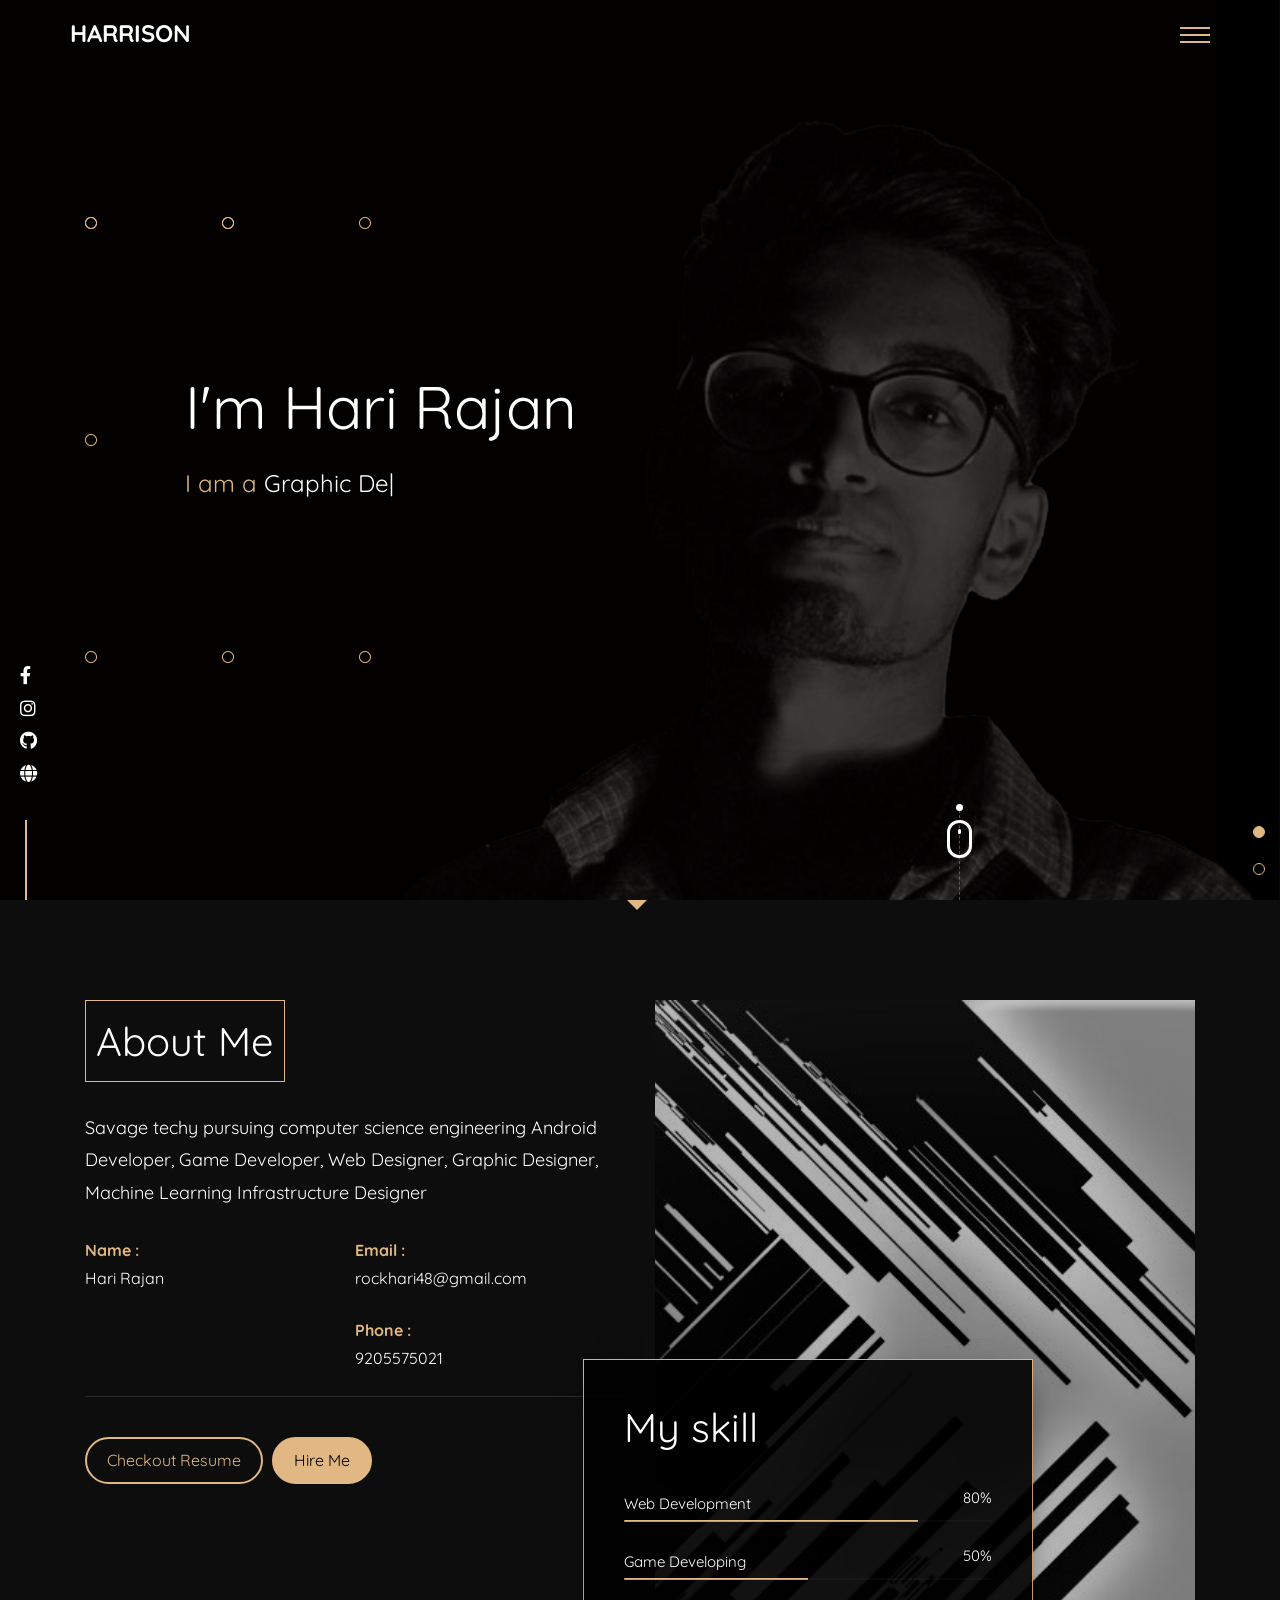
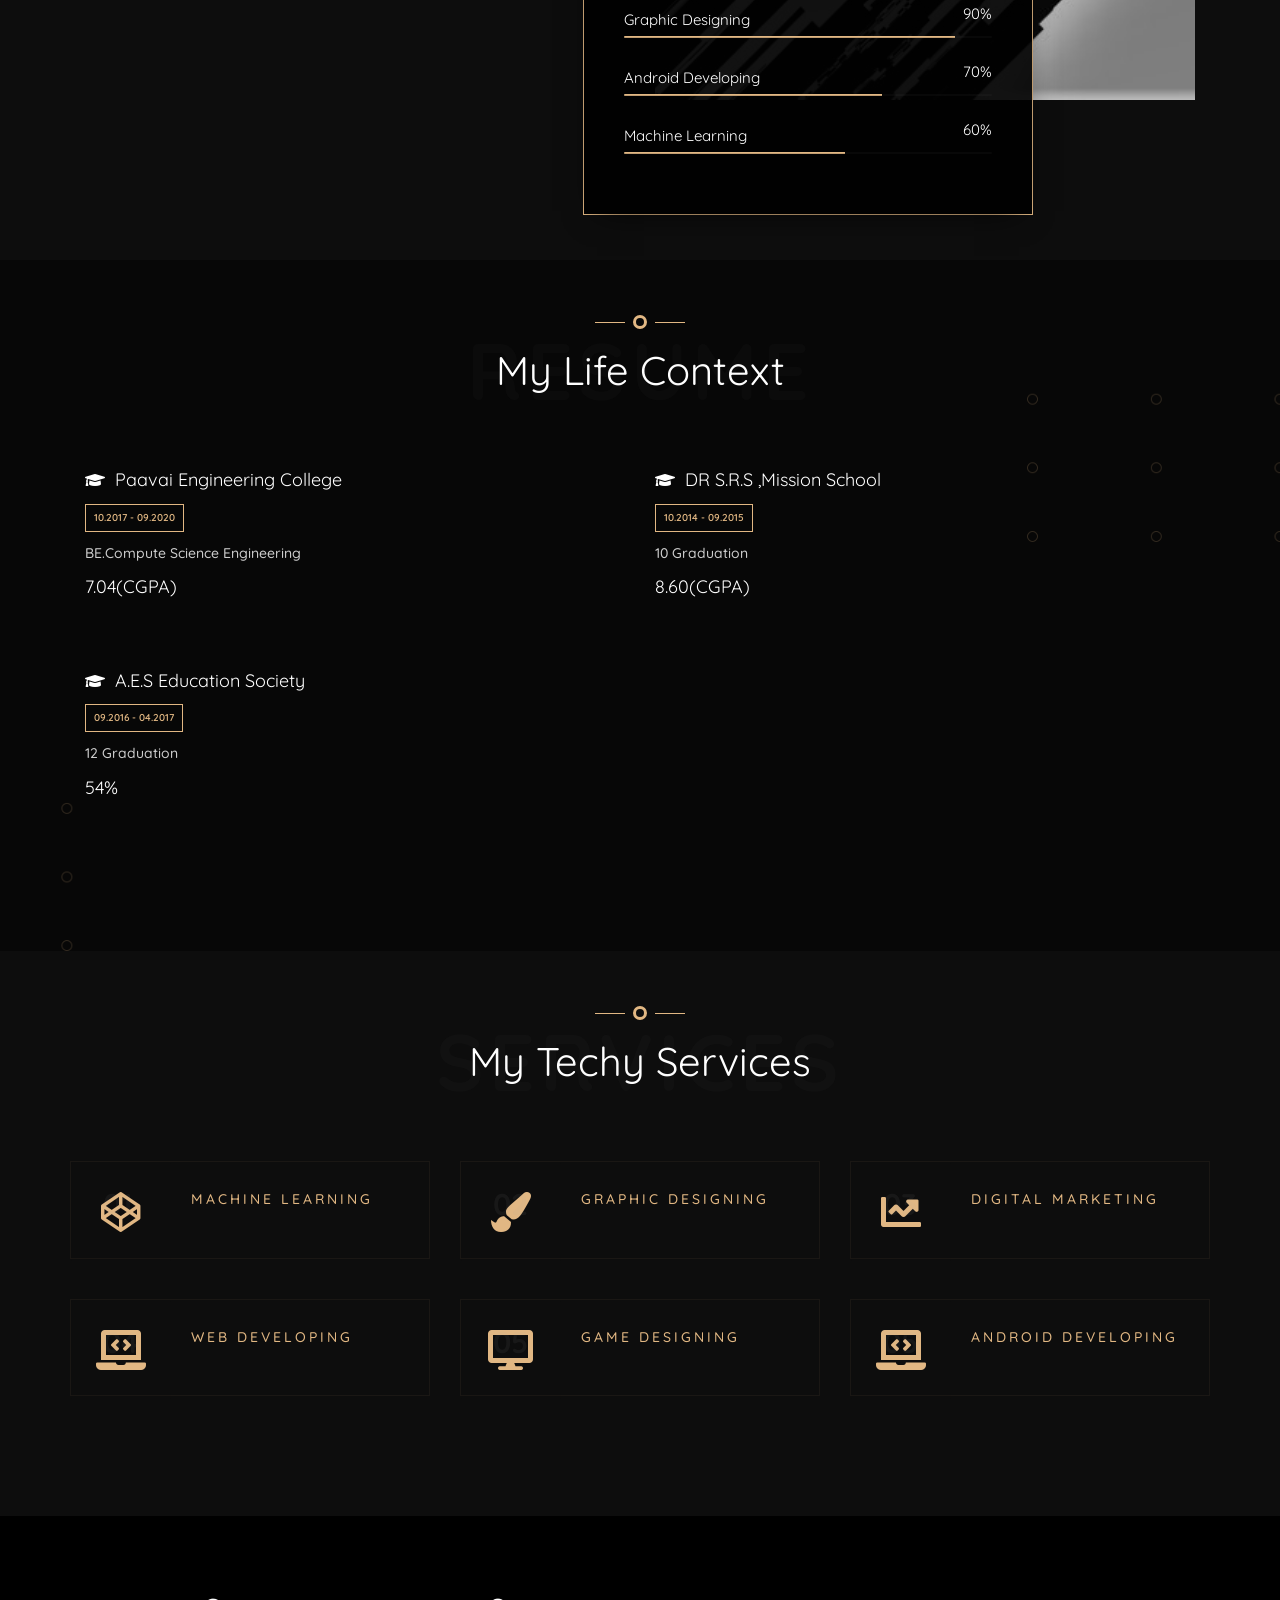
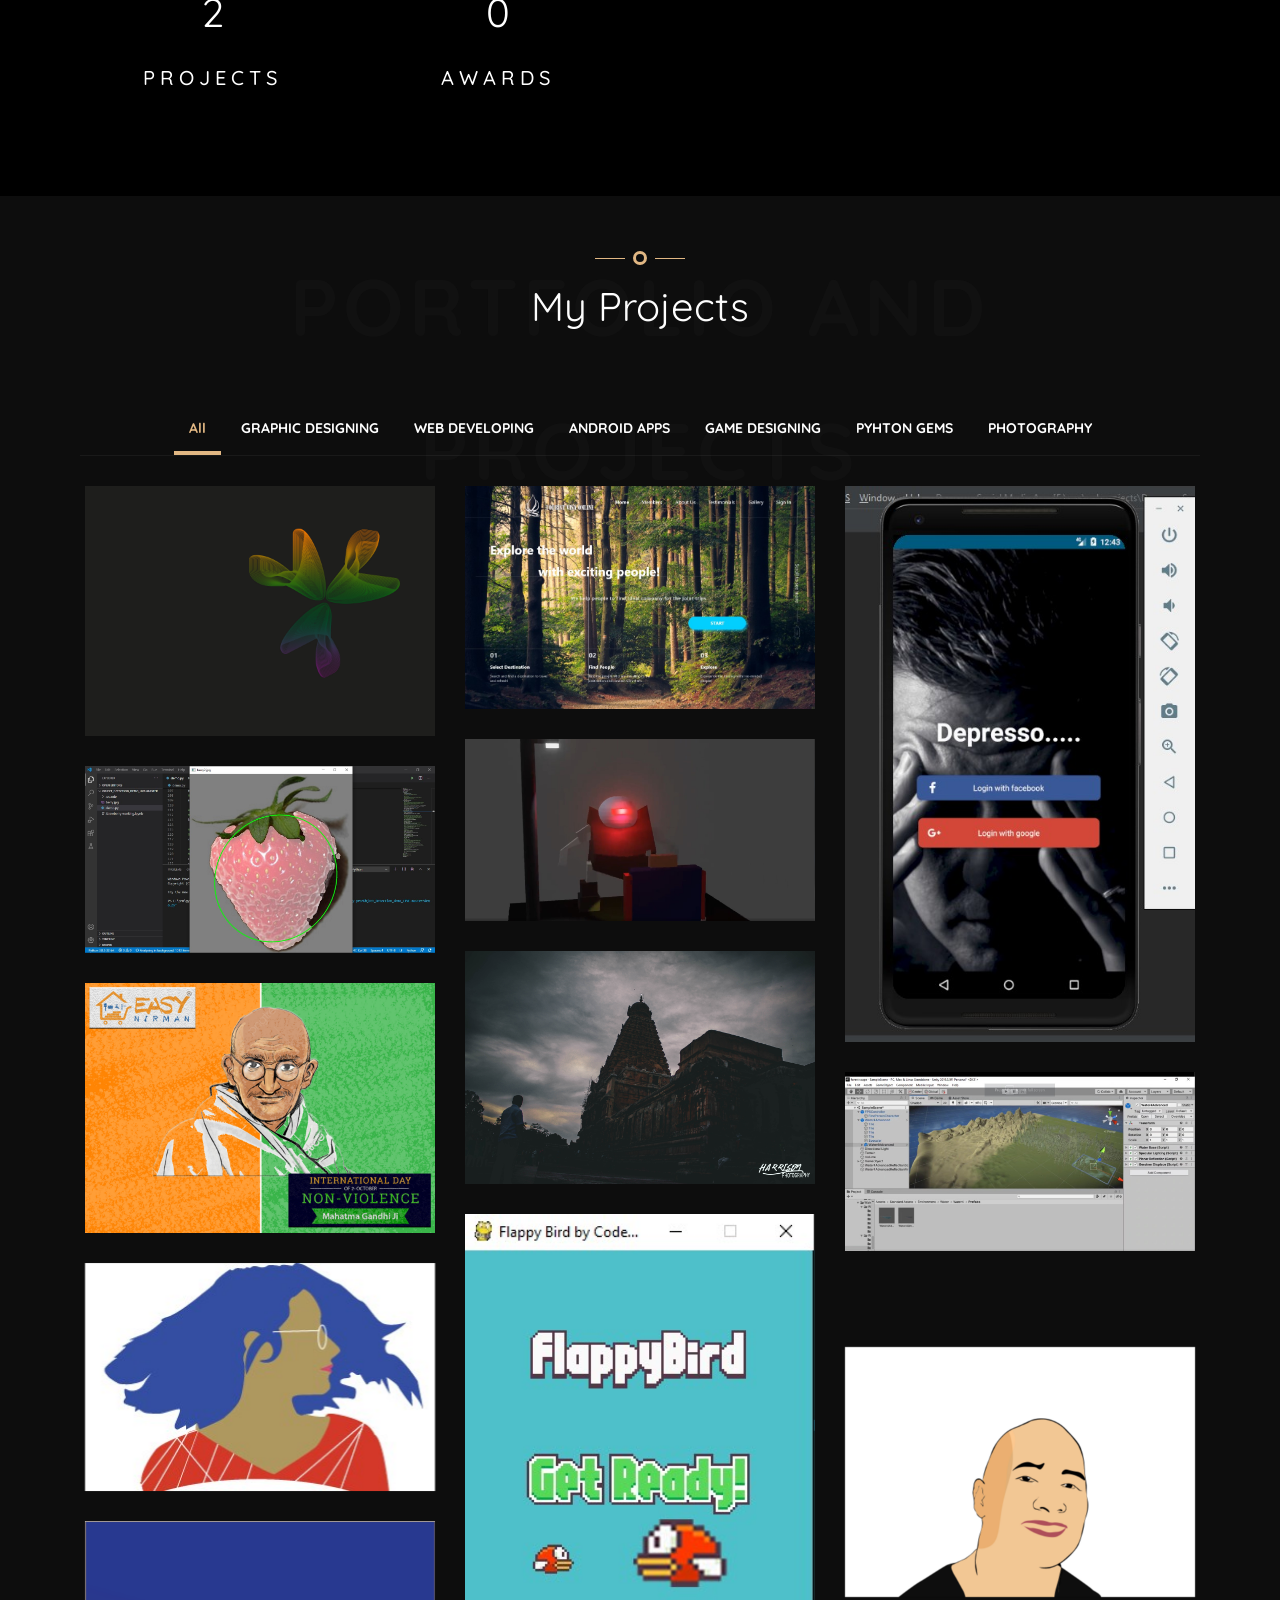
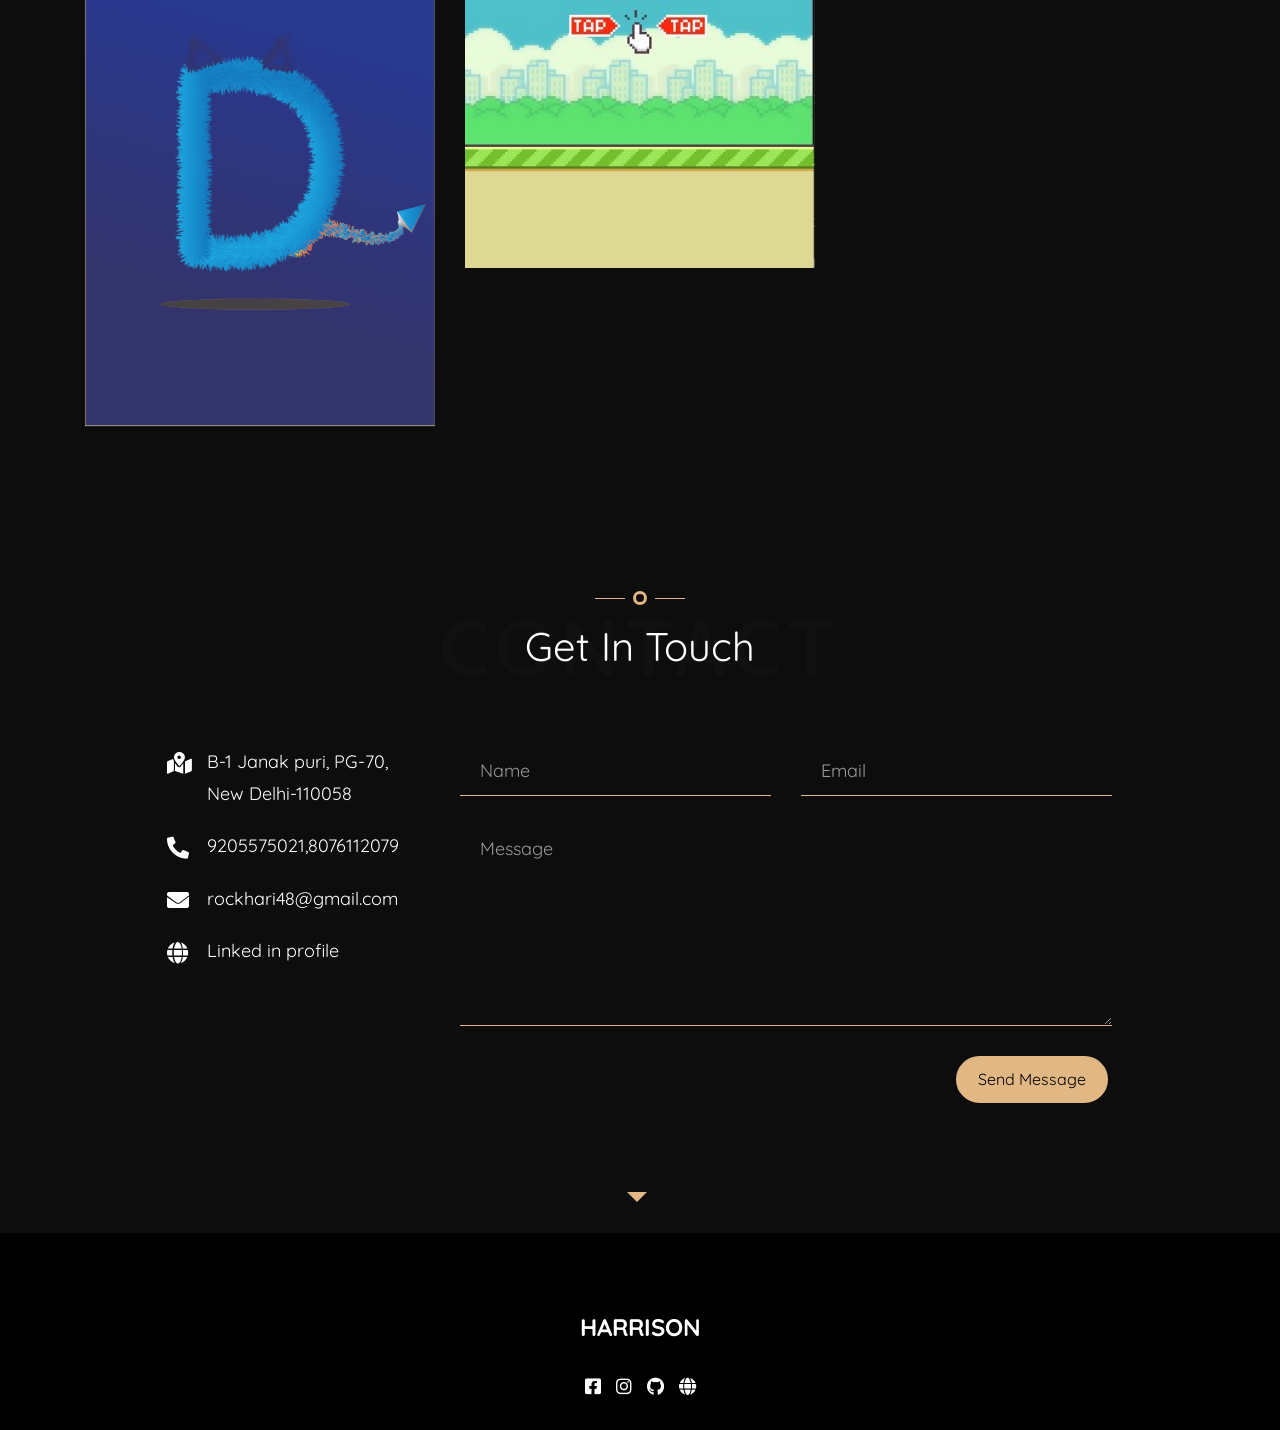
==== commit 579a38e8: "Update index.html changed resume in index" ====
--- a/index.html
+++ b/index.html
@@ -184,7 +184,7 @@
                            </div>
                            <hr>
                            <div class="col-md-12 no-padding mt-20">
-                              <a class="btn btn " href="https://drive.google.com/file/d/1417jeMoiMH9rQL3TLKTanGmQ-1W020WK/view?usp=sharing">Checkout Resume</a>
+                              <a class="btn btn " href="https://drive.google.com/file/d/1yfCCPMZu8MDA2abvsgJQGcqZhBw3TuJaITgPjQ/view?usp=sharing">Checkout Resume</a>
                               <a class="btn btn-primary" href="https://www.linkedin.com/in/hari-r-091a90134/">Hire Me</a> 
                            </div>
                         </div>
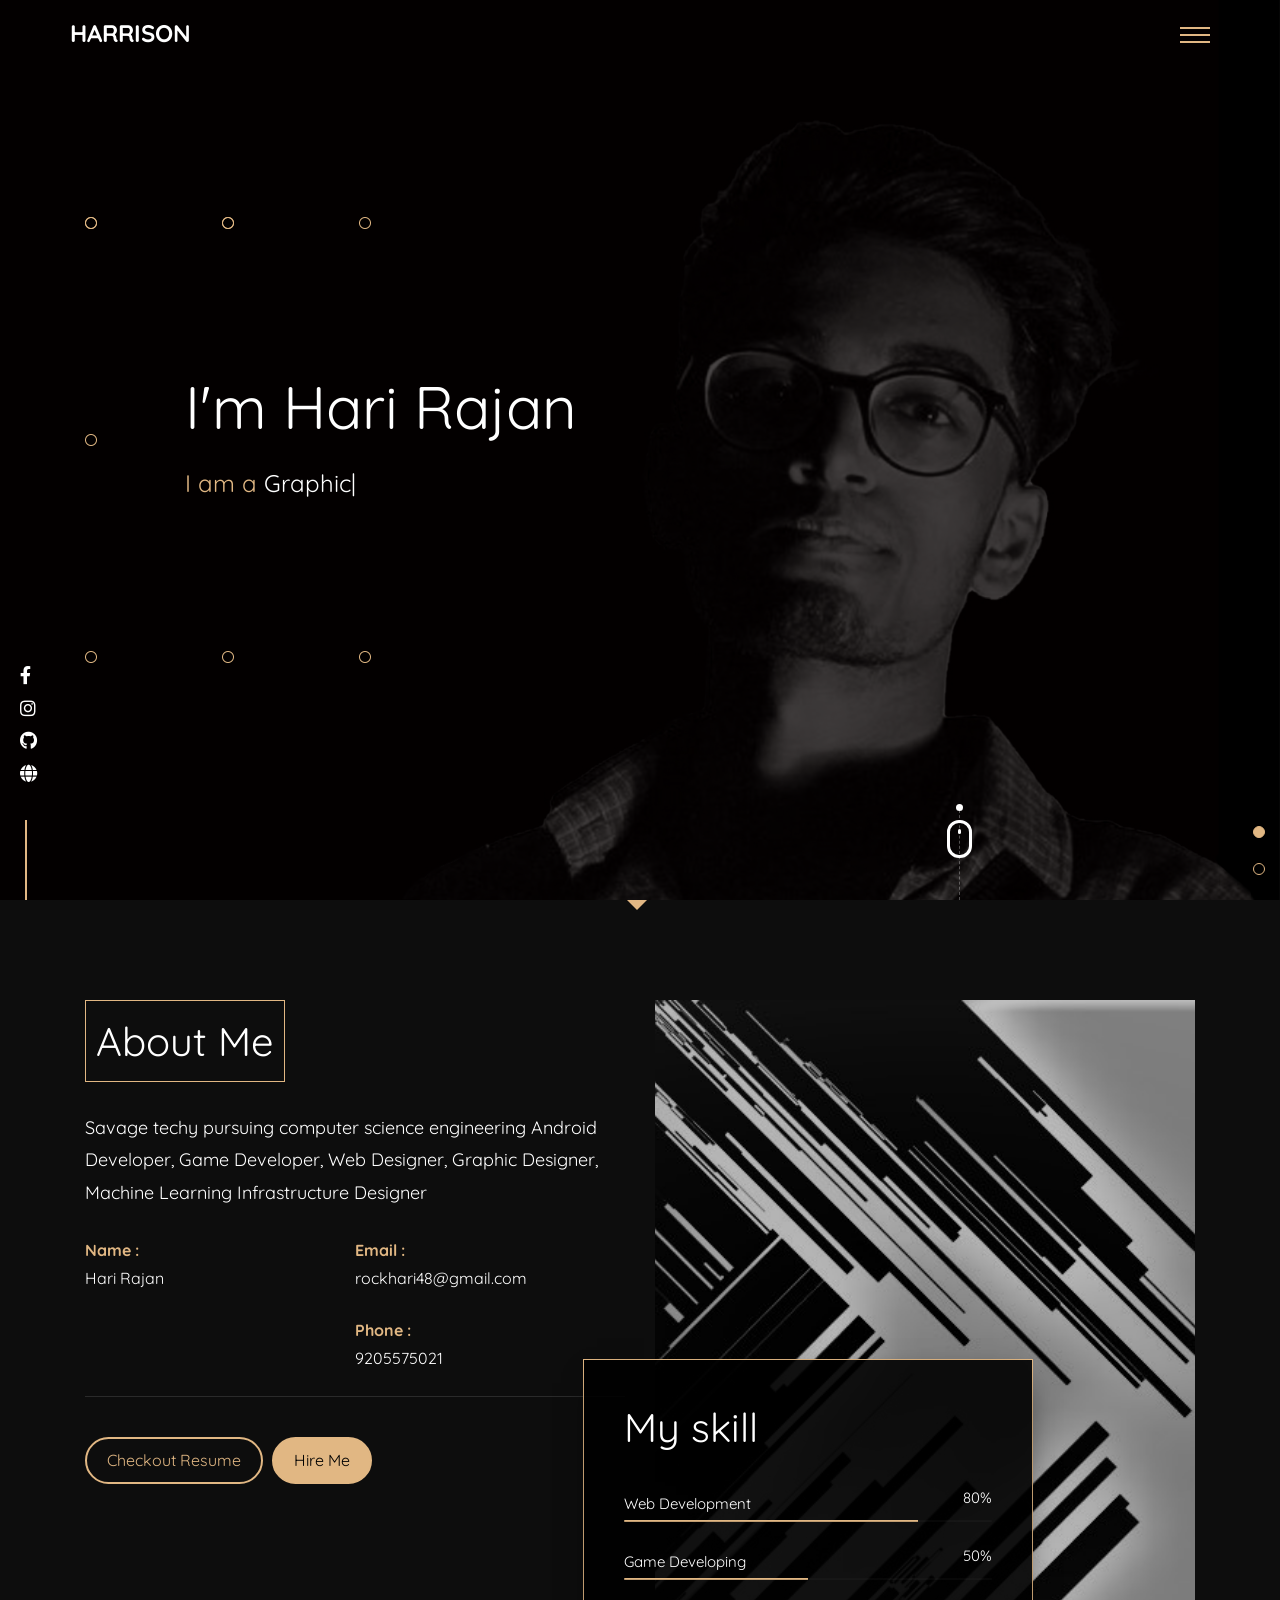
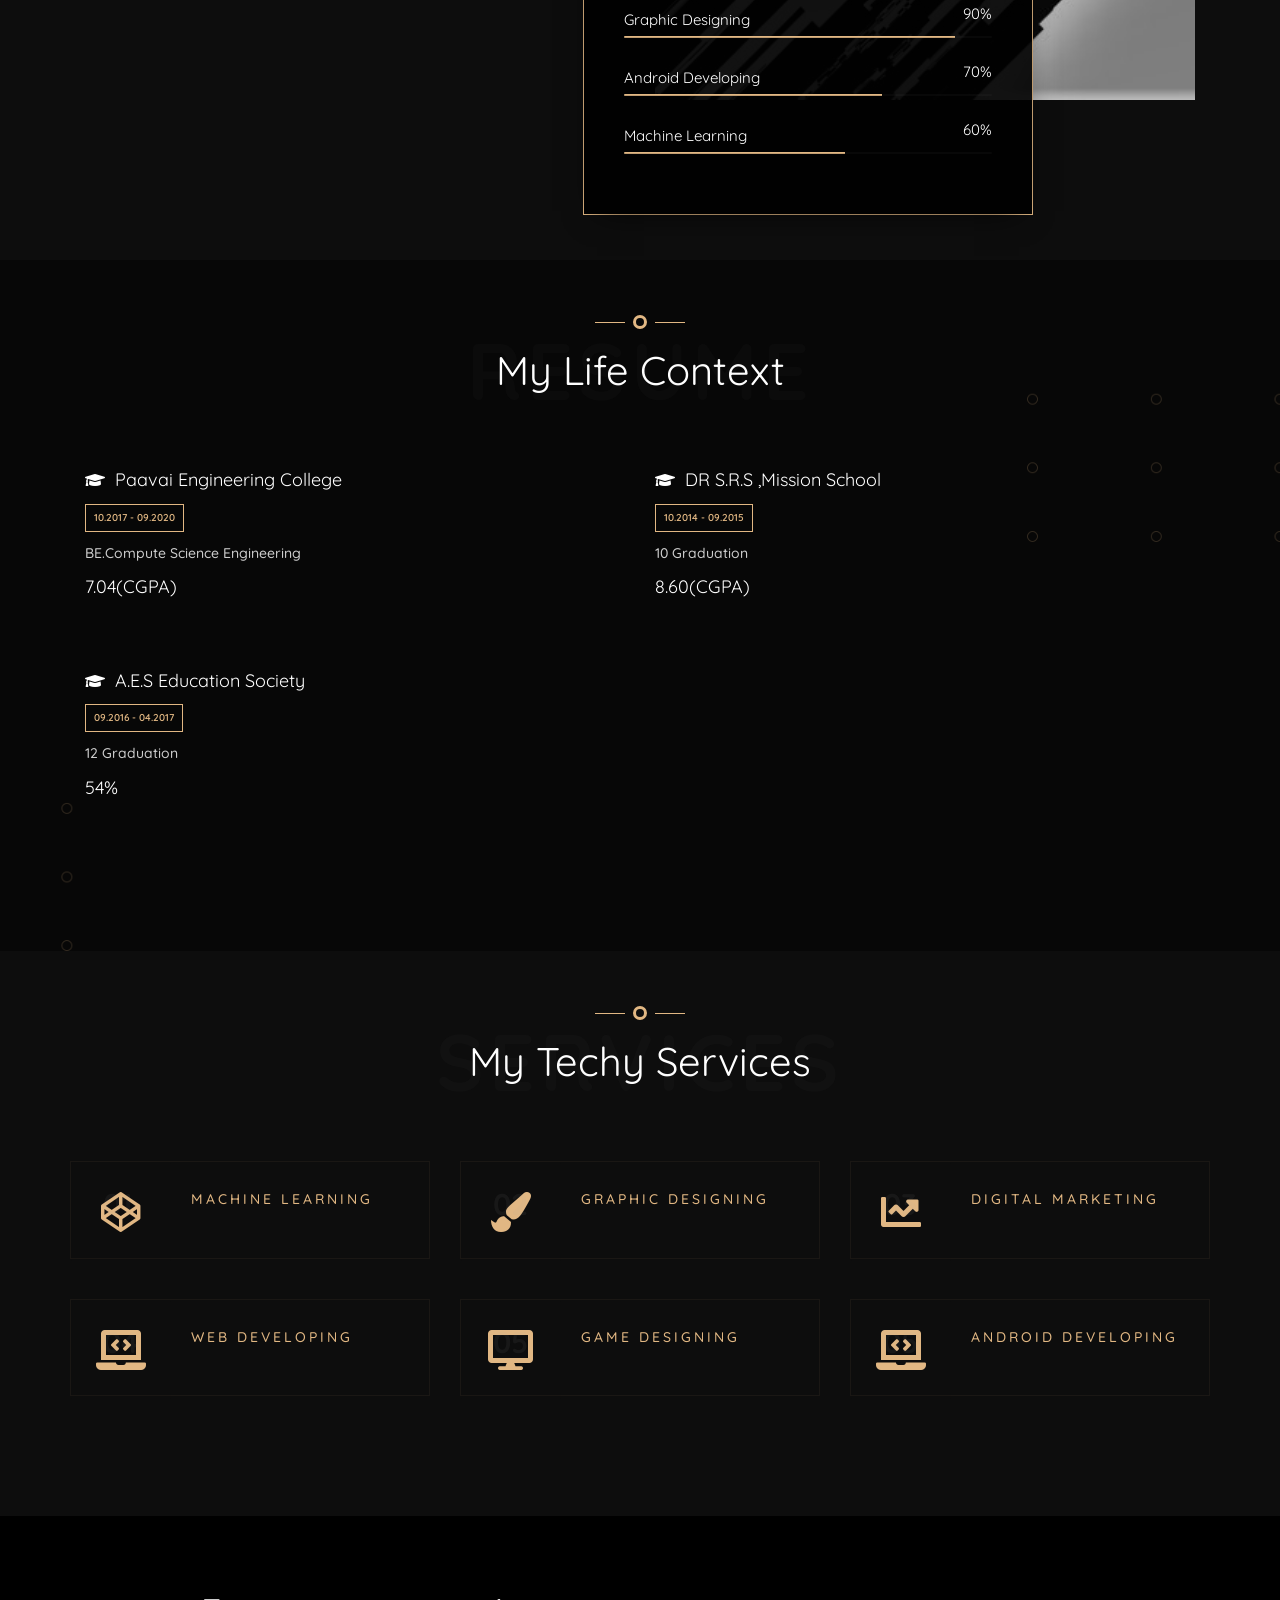
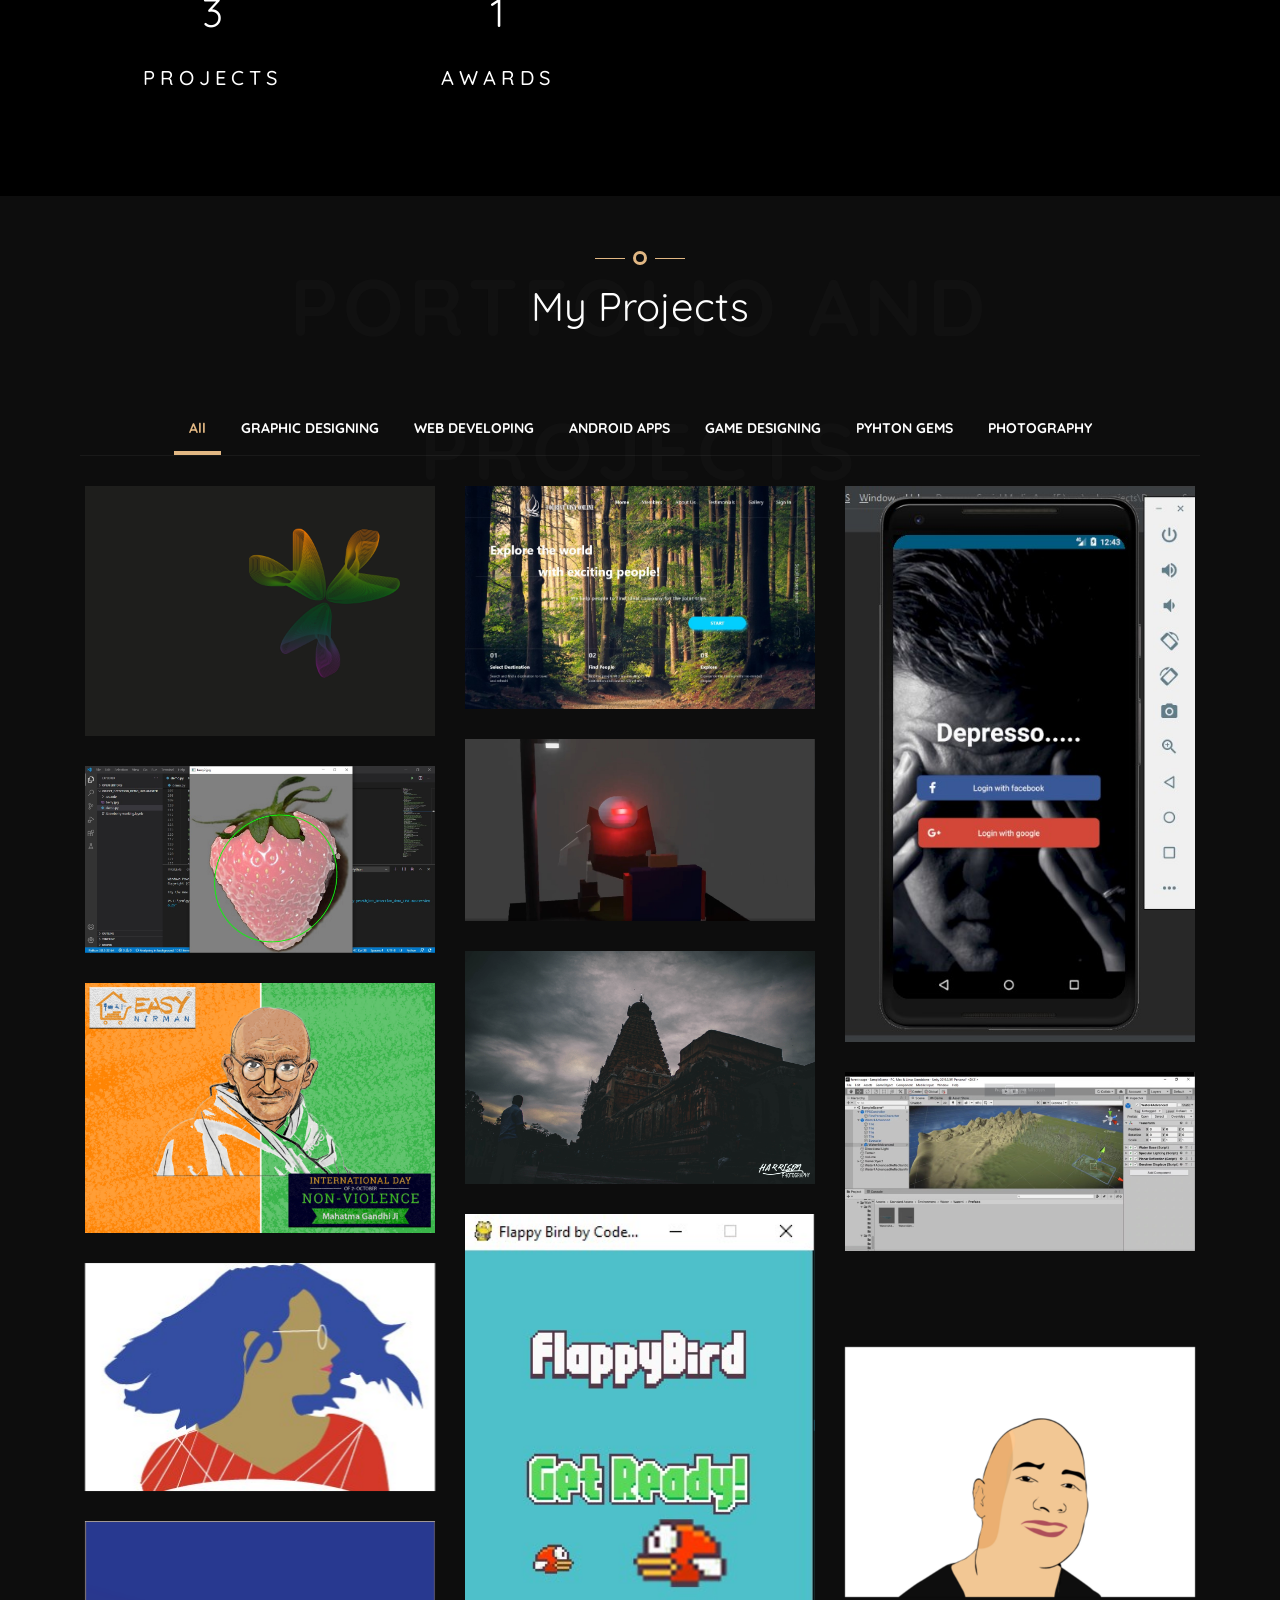
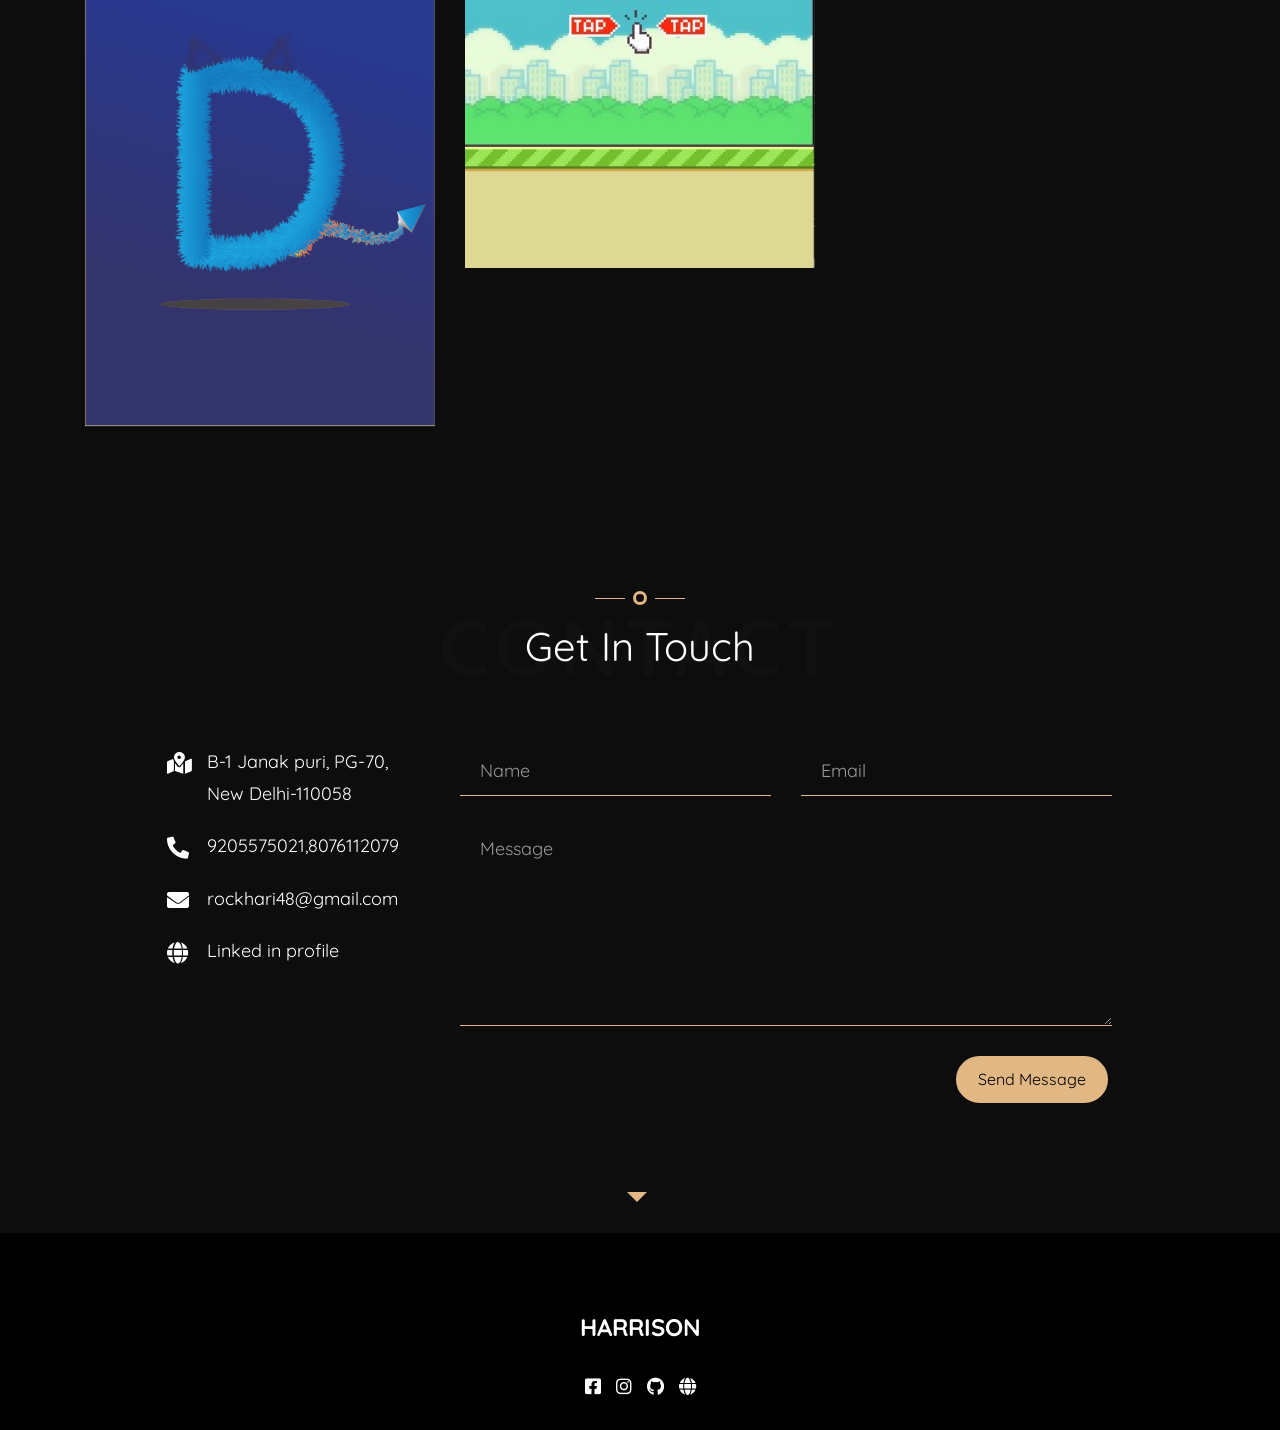
==== commit 3c9f6816: "Update index.html" ====
--- a/index.html
+++ b/index.html
@@ -184,7 +184,8 @@
                            </div>
                            <hr>
                            <div class="col-md-12 no-padding mt-20">
-                              <a class="btn btn " href="https://drive.google.com/file/d/1yfCCPMZu8MDA2abvsgJQGcqZhBw3TuJaITgPjQ/view?usp=sharing">Checkout Resume</a>
+                              <a class="btn btn " href="https://google.com">Checkout Resume</a>
+<!--                               https://drive.google.com/file/d/1yfCCPMZu8MDA2abvsgJQGcqZhBw3TuJaITgPjQ/view?usp=sharing -->
                               <a class="btn btn-primary" href="https://www.linkedin.com/in/hari-r-091a90134/">Hire Me</a> 
                            </div>
                         </div>
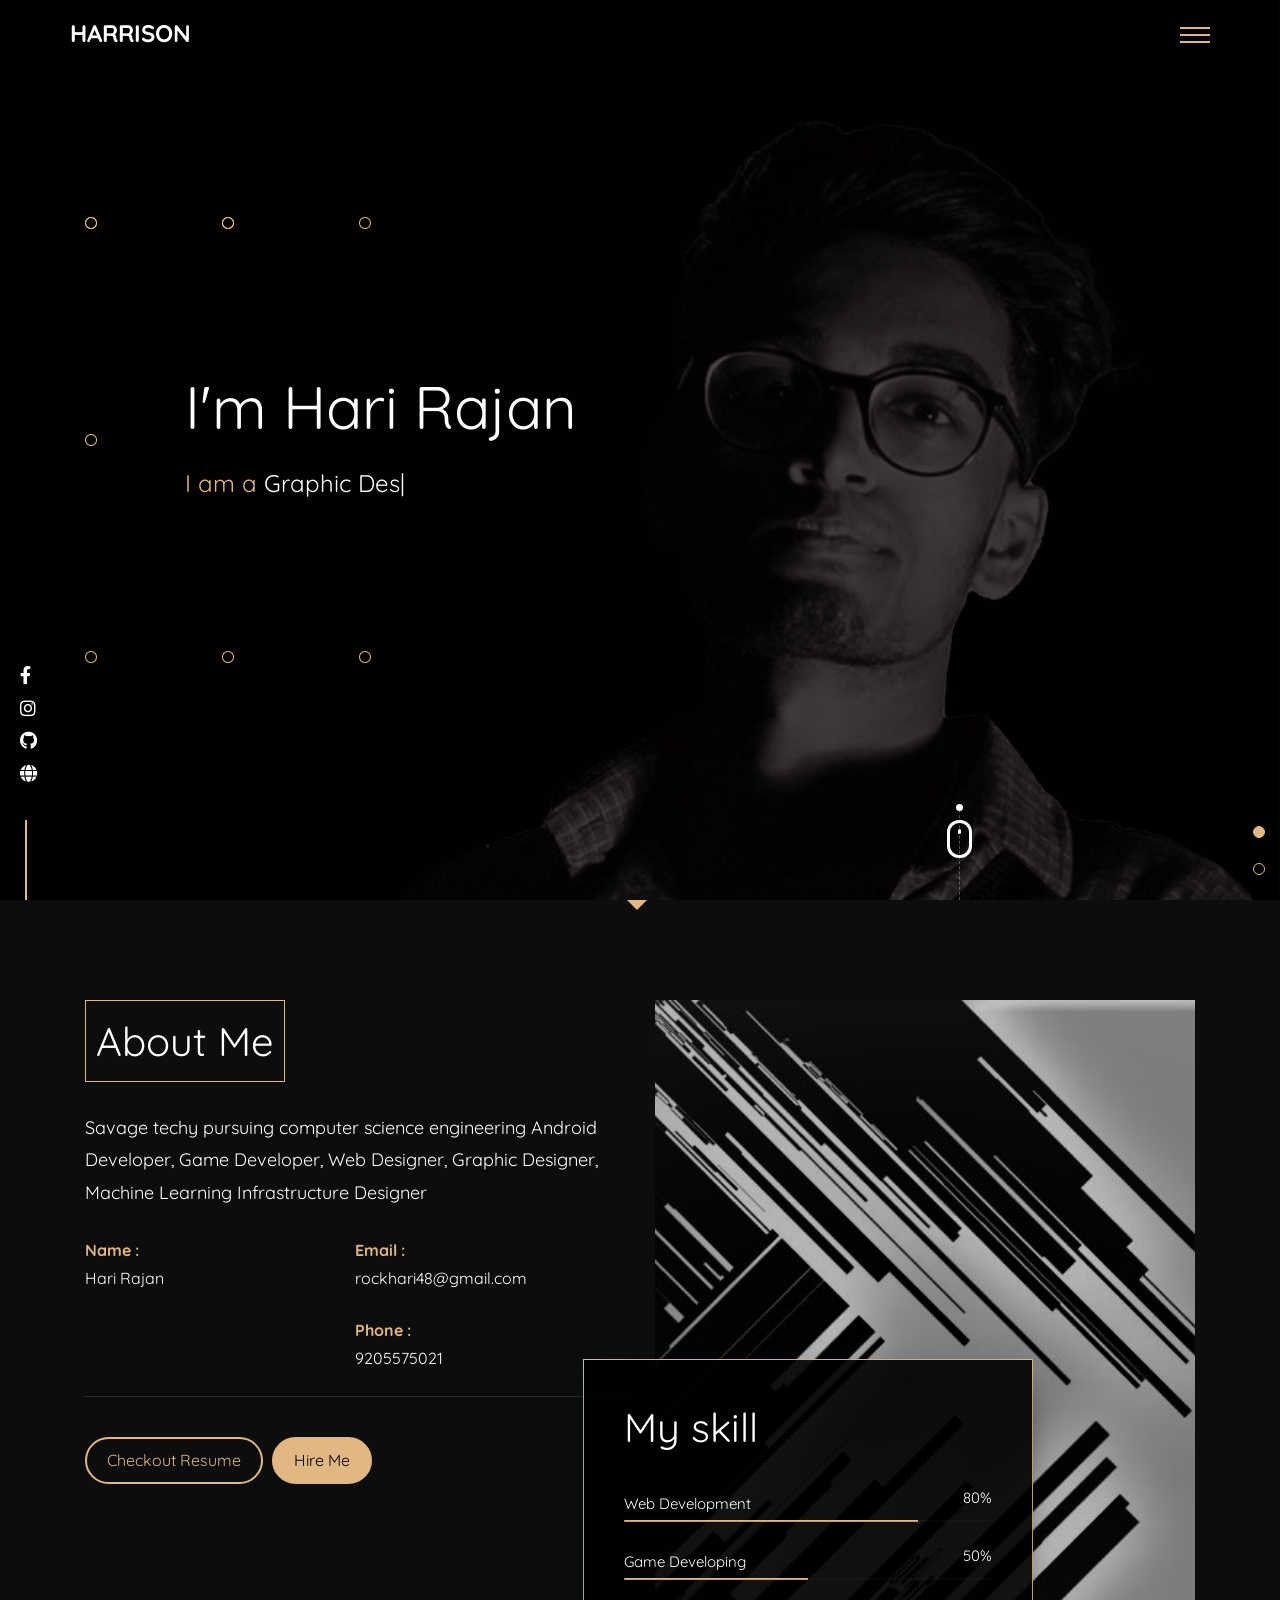
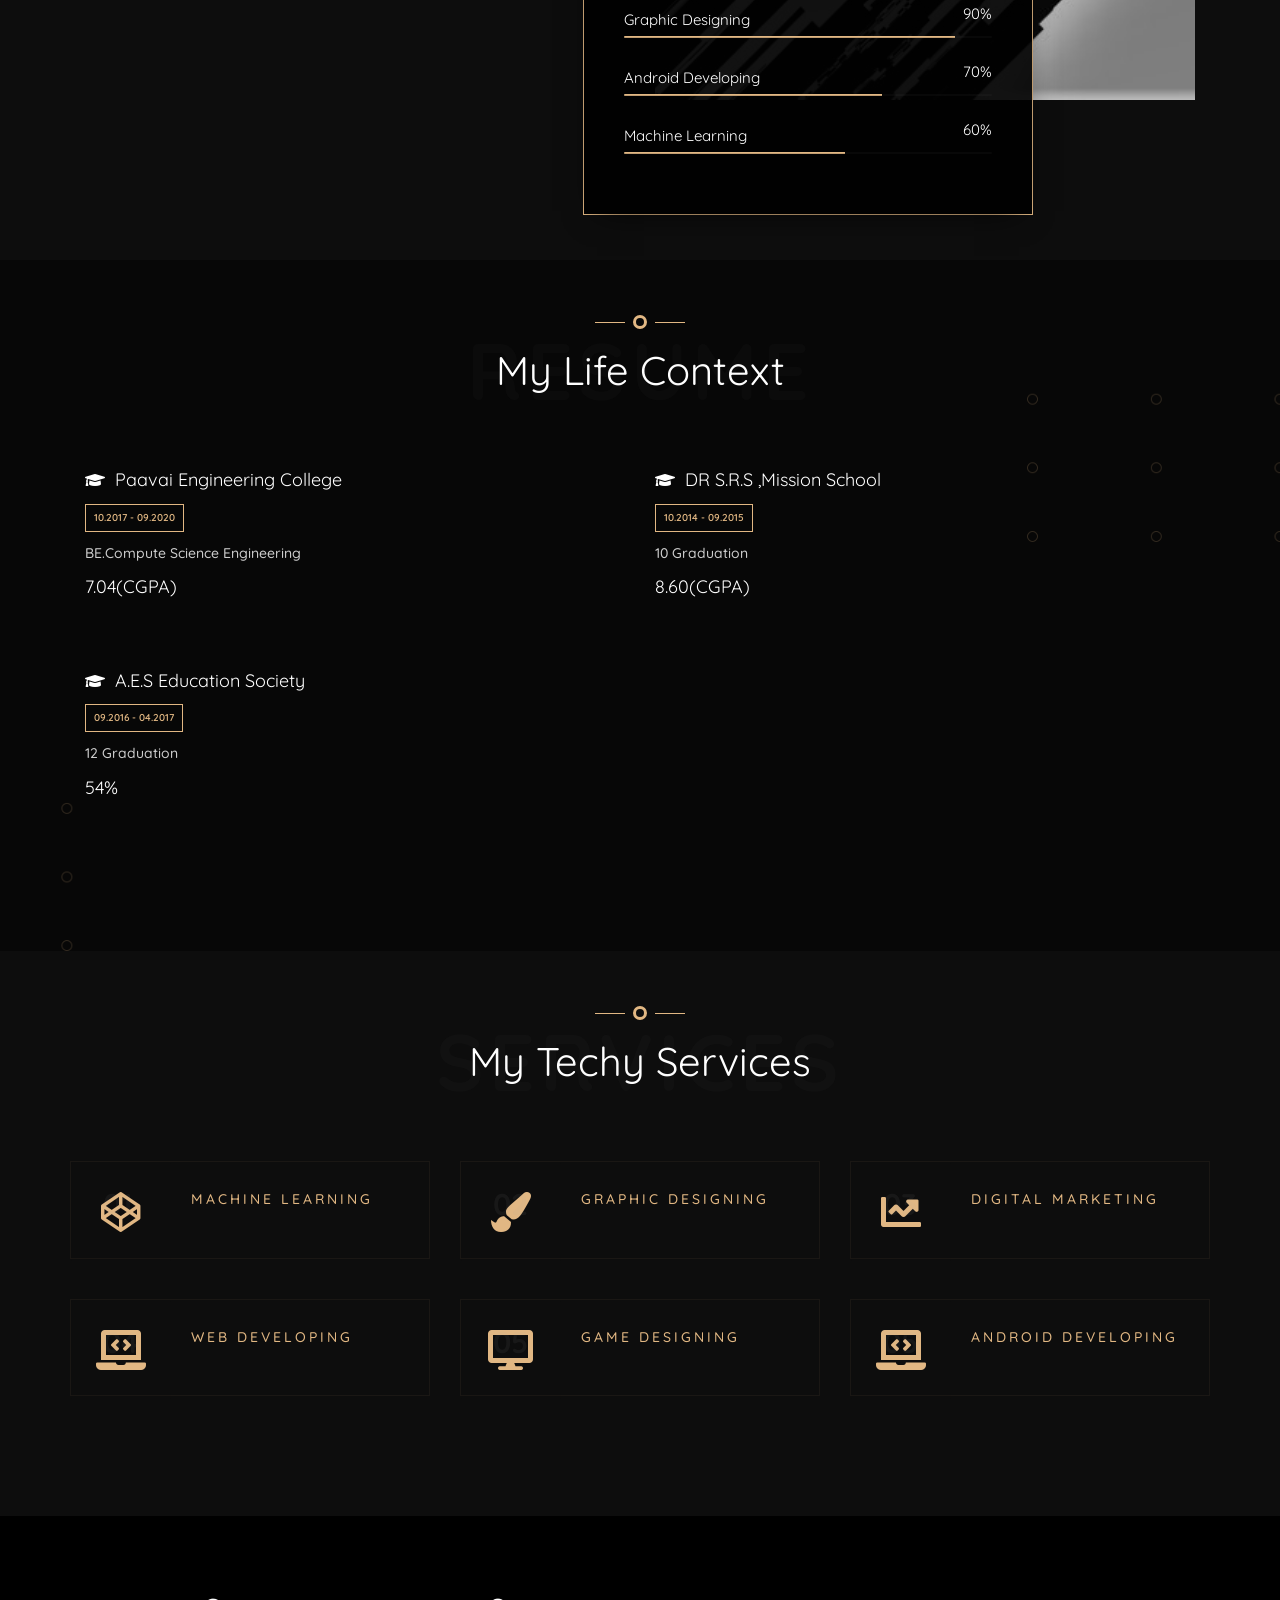
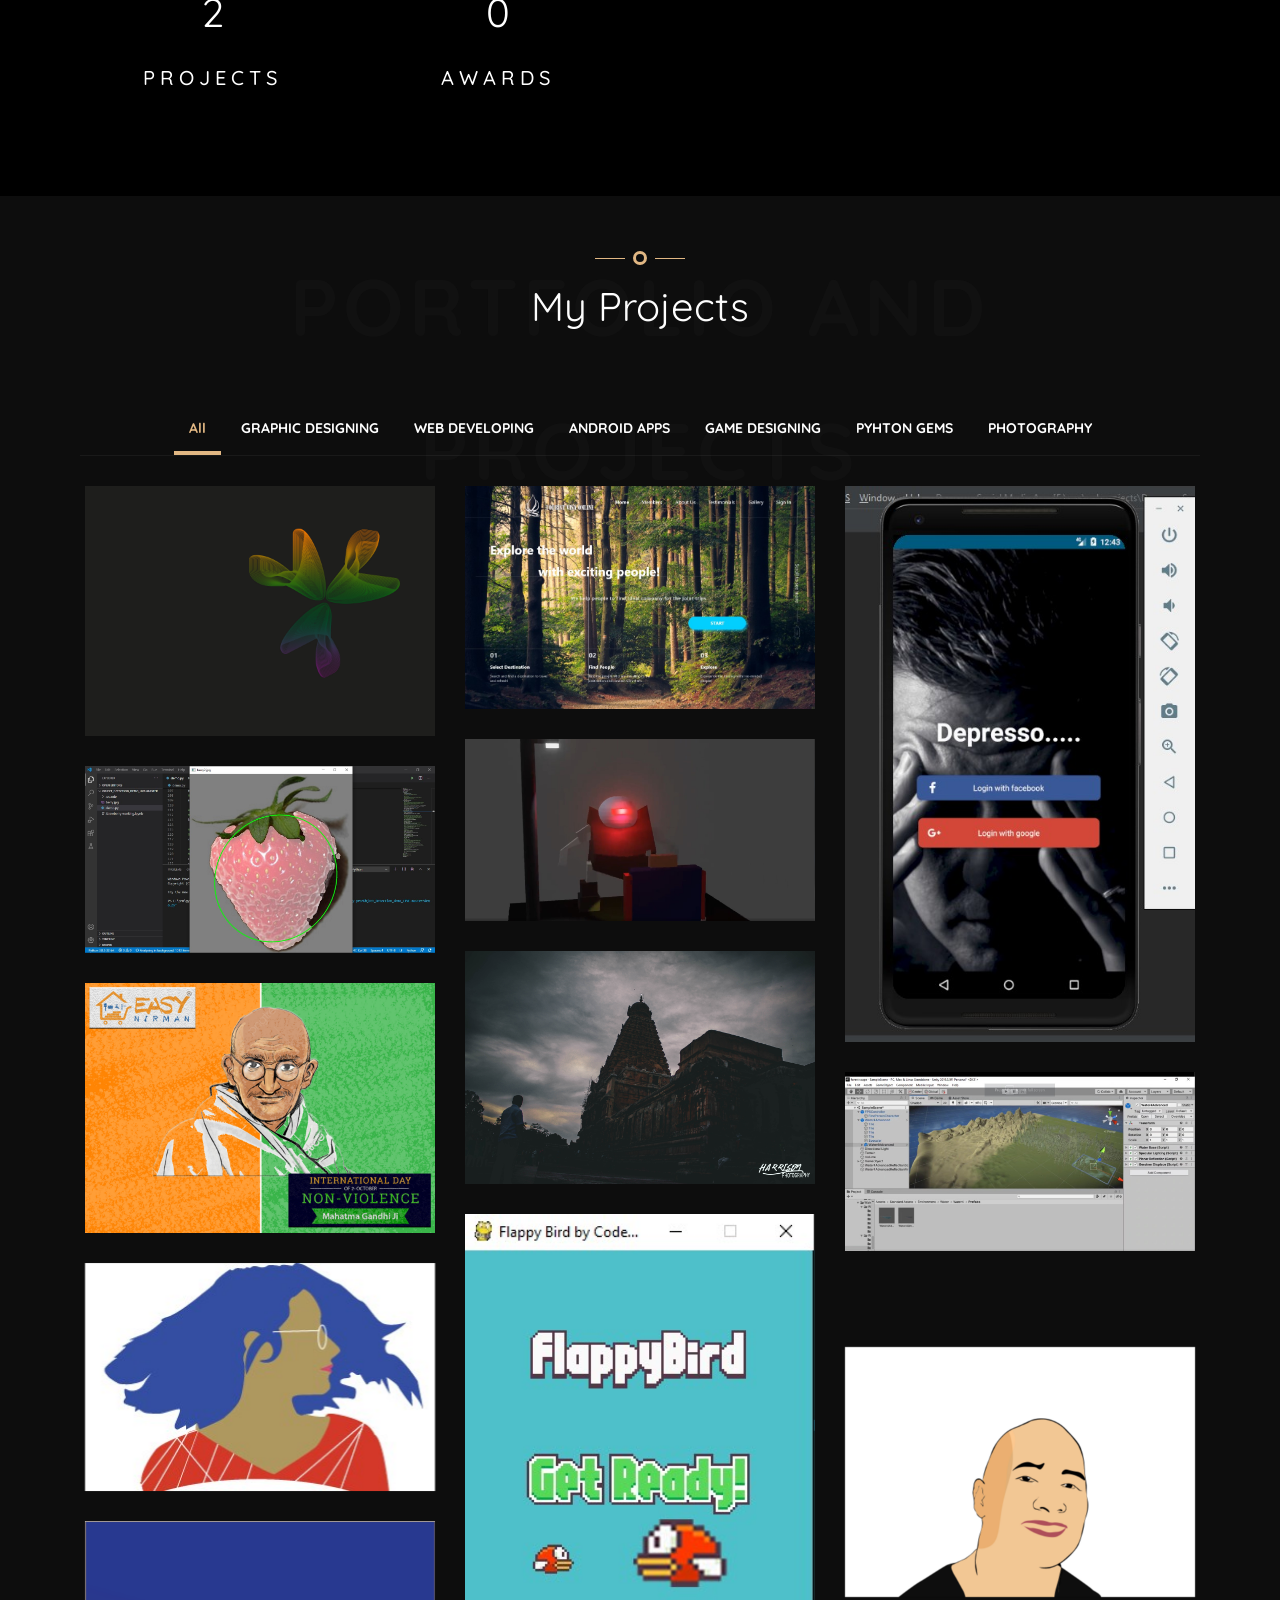
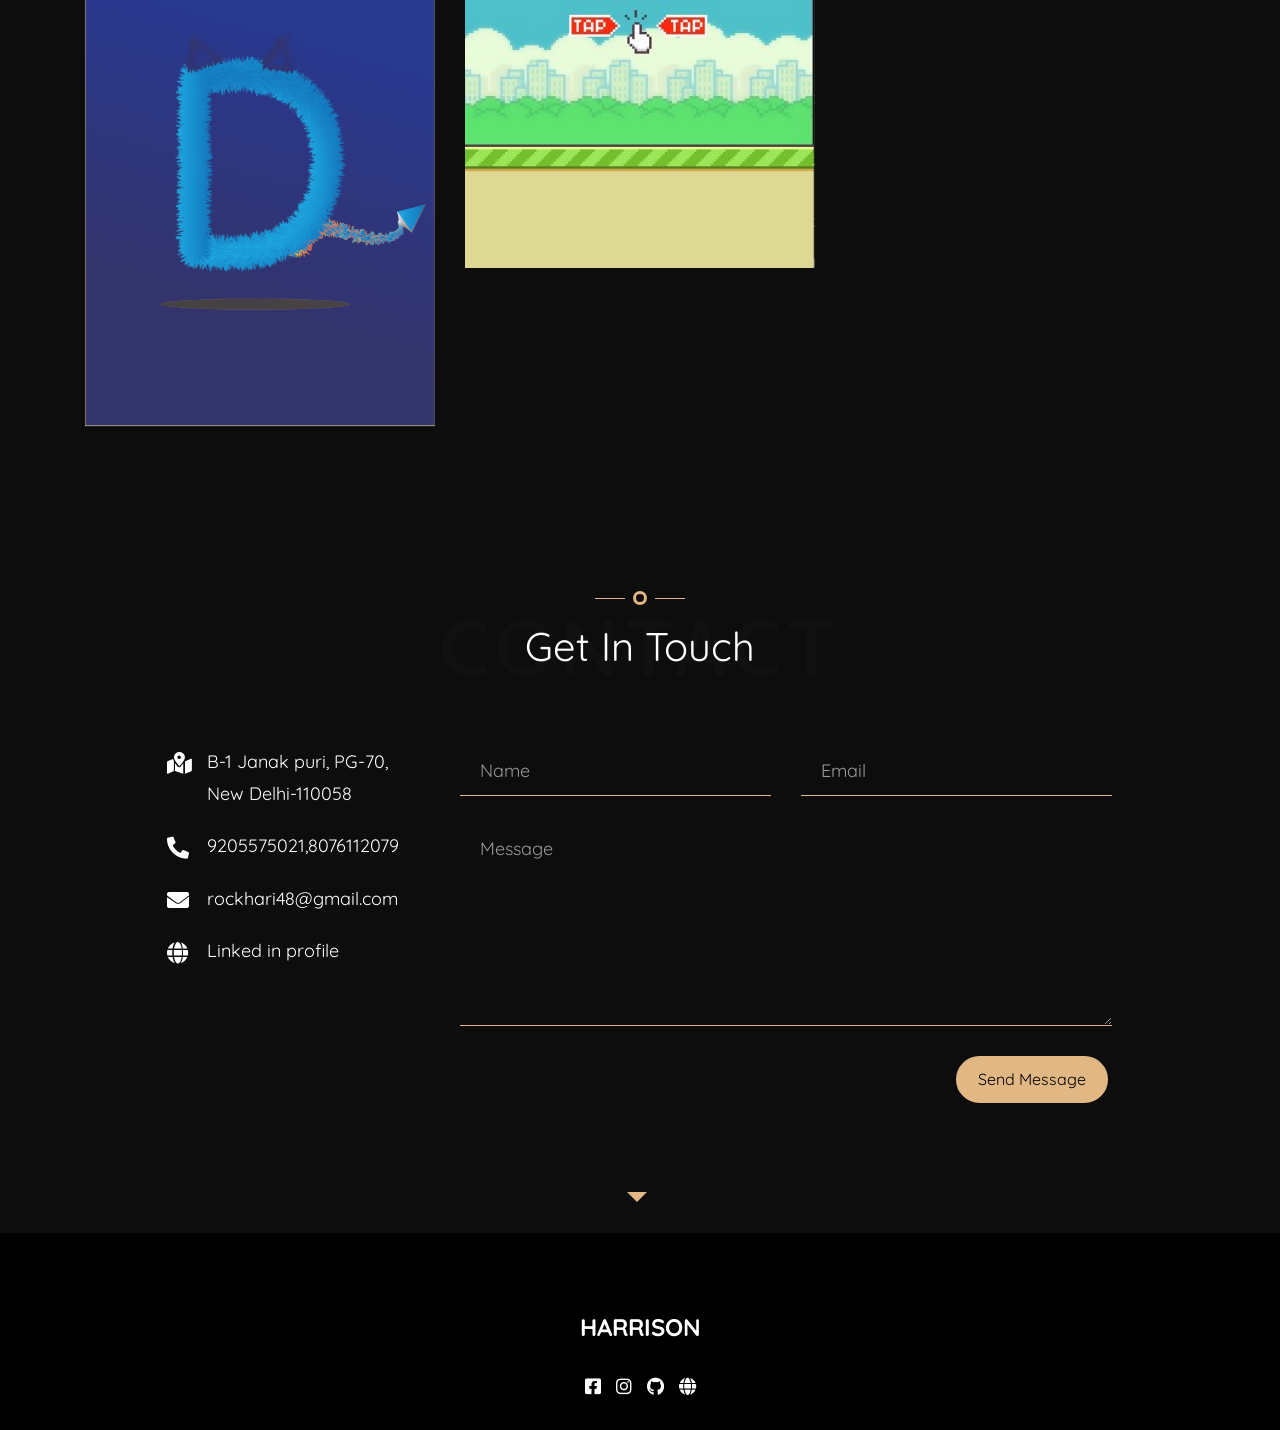
==== commit 827e0464: "Update index.html" ====
--- a/index.html
+++ b/index.html
@@ -184,8 +184,8 @@
                            </div>
                            <hr>
                            <div class="col-md-12 no-padding mt-20">
-                              <a class="btn btn " href="https://google.com">Checkout Resume</a>
-<!--                               https://drive.google.com/file/d/1yfCCPMZu8MDA2abvsgJQGcqZhBw3TuJaITgPjQ/view?usp=sharing -->
+                              <a class="btn btn " href=" https://drive.google.com/file/d/1yfCCPMZu8MDA2abvsgJQGcqZhBw3TuJaITgPjQ/view?usp=sharing">Checkout Resume</a>
+                             
                               <a class="btn btn-primary" href="https://www.linkedin.com/in/hari-r-091a90134/">Hire Me</a> 
                            </div>
                         </div>
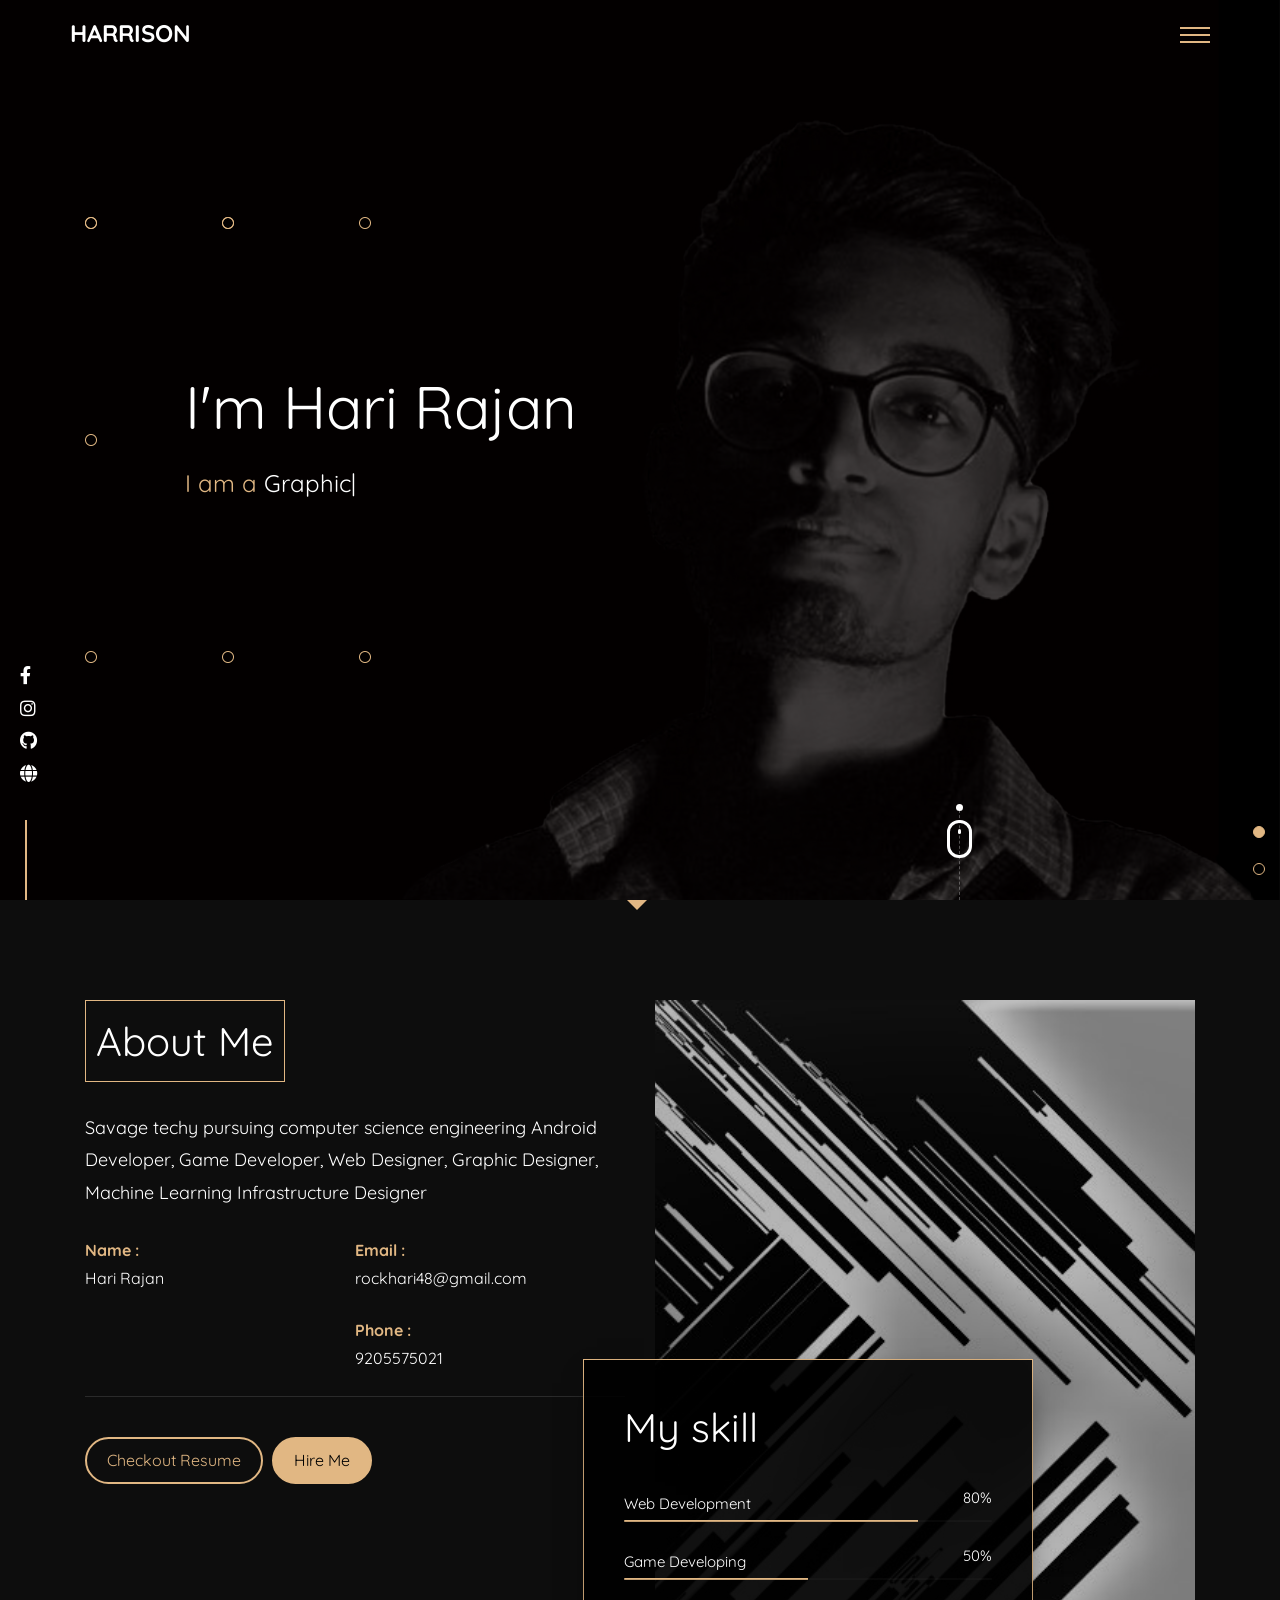
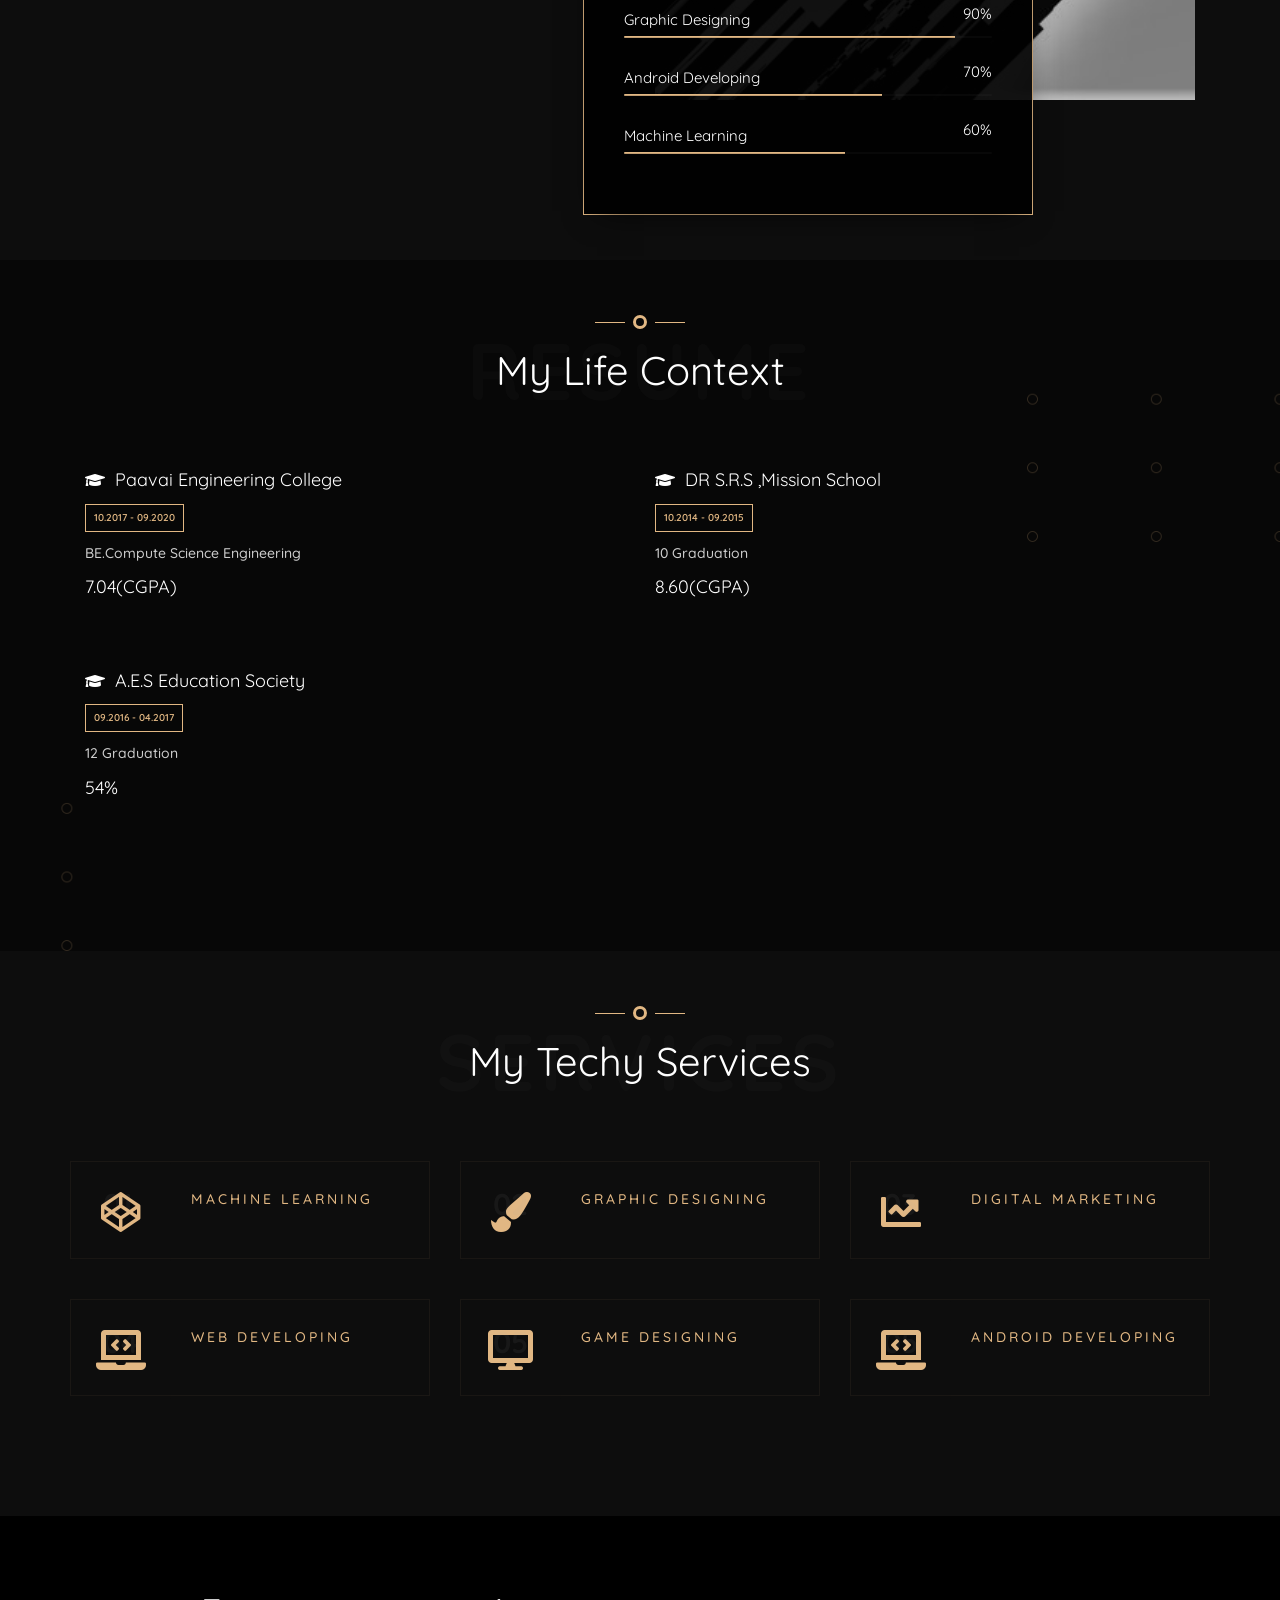
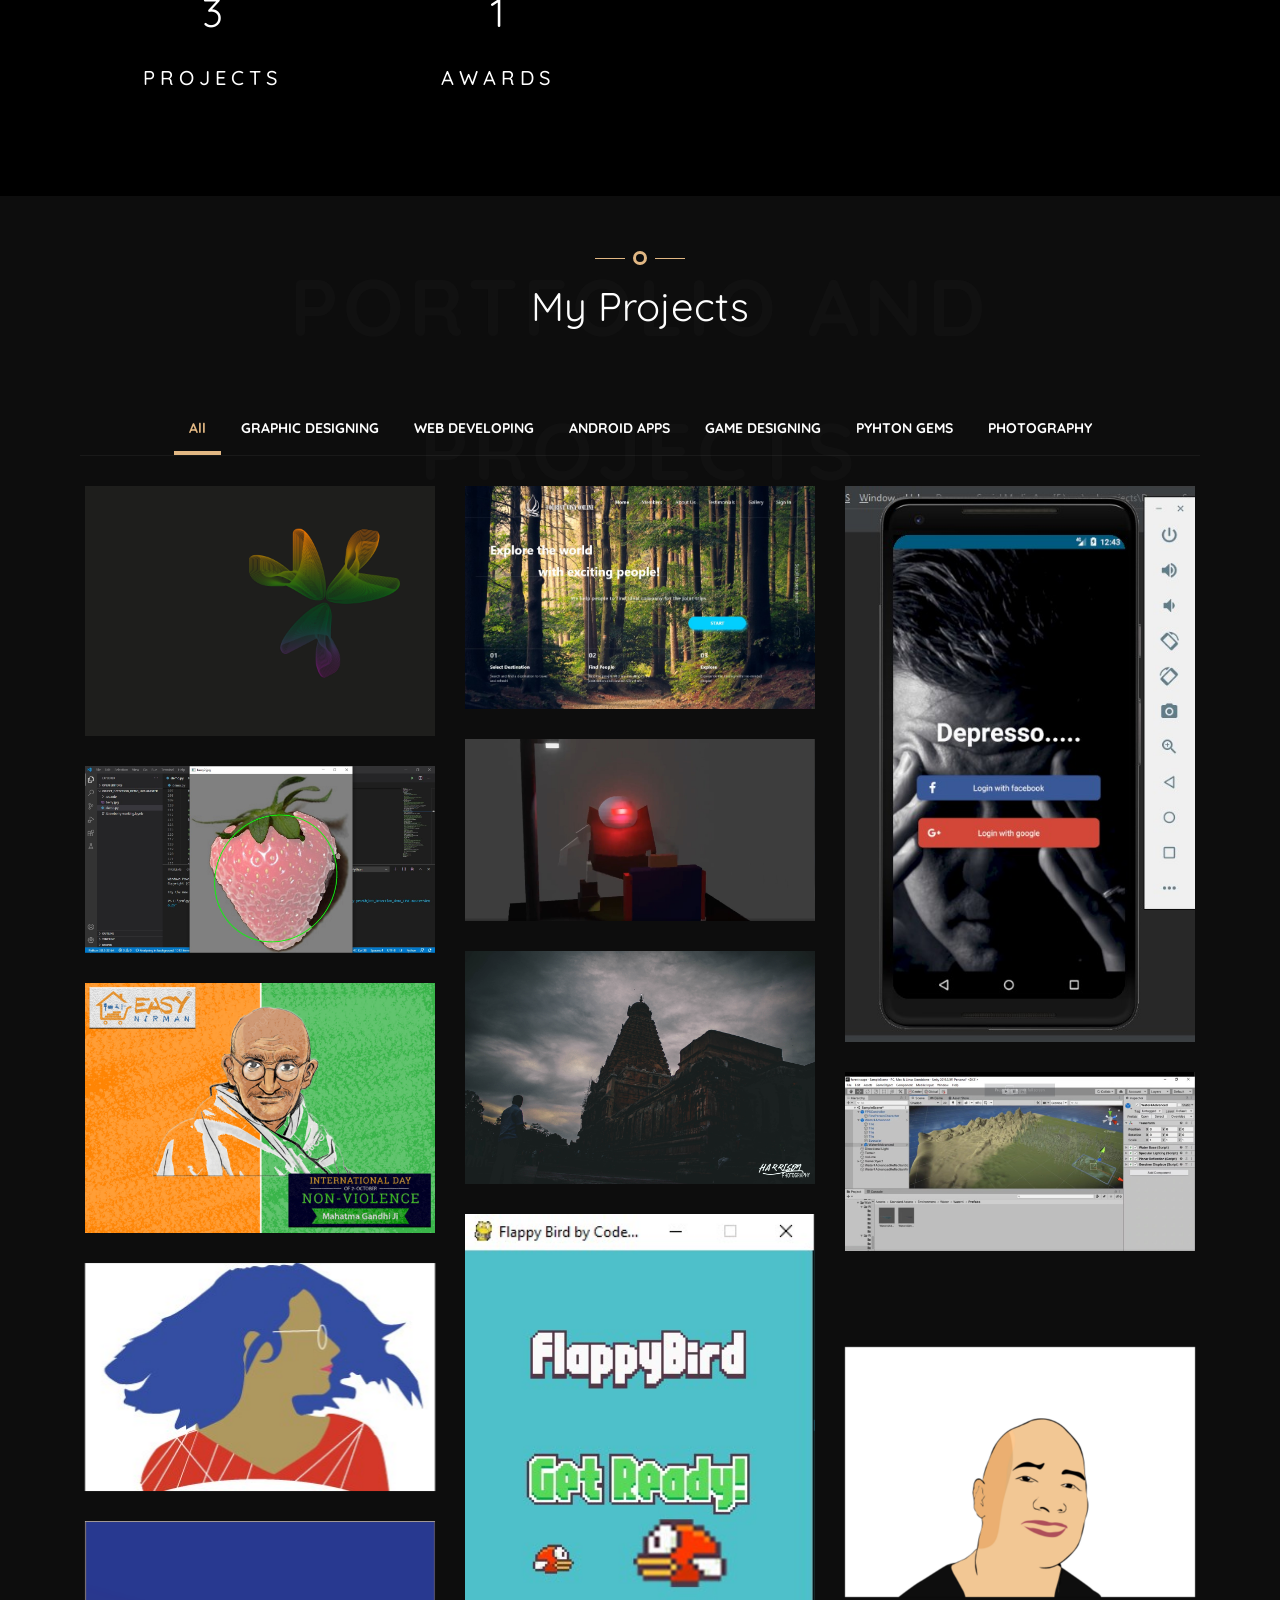
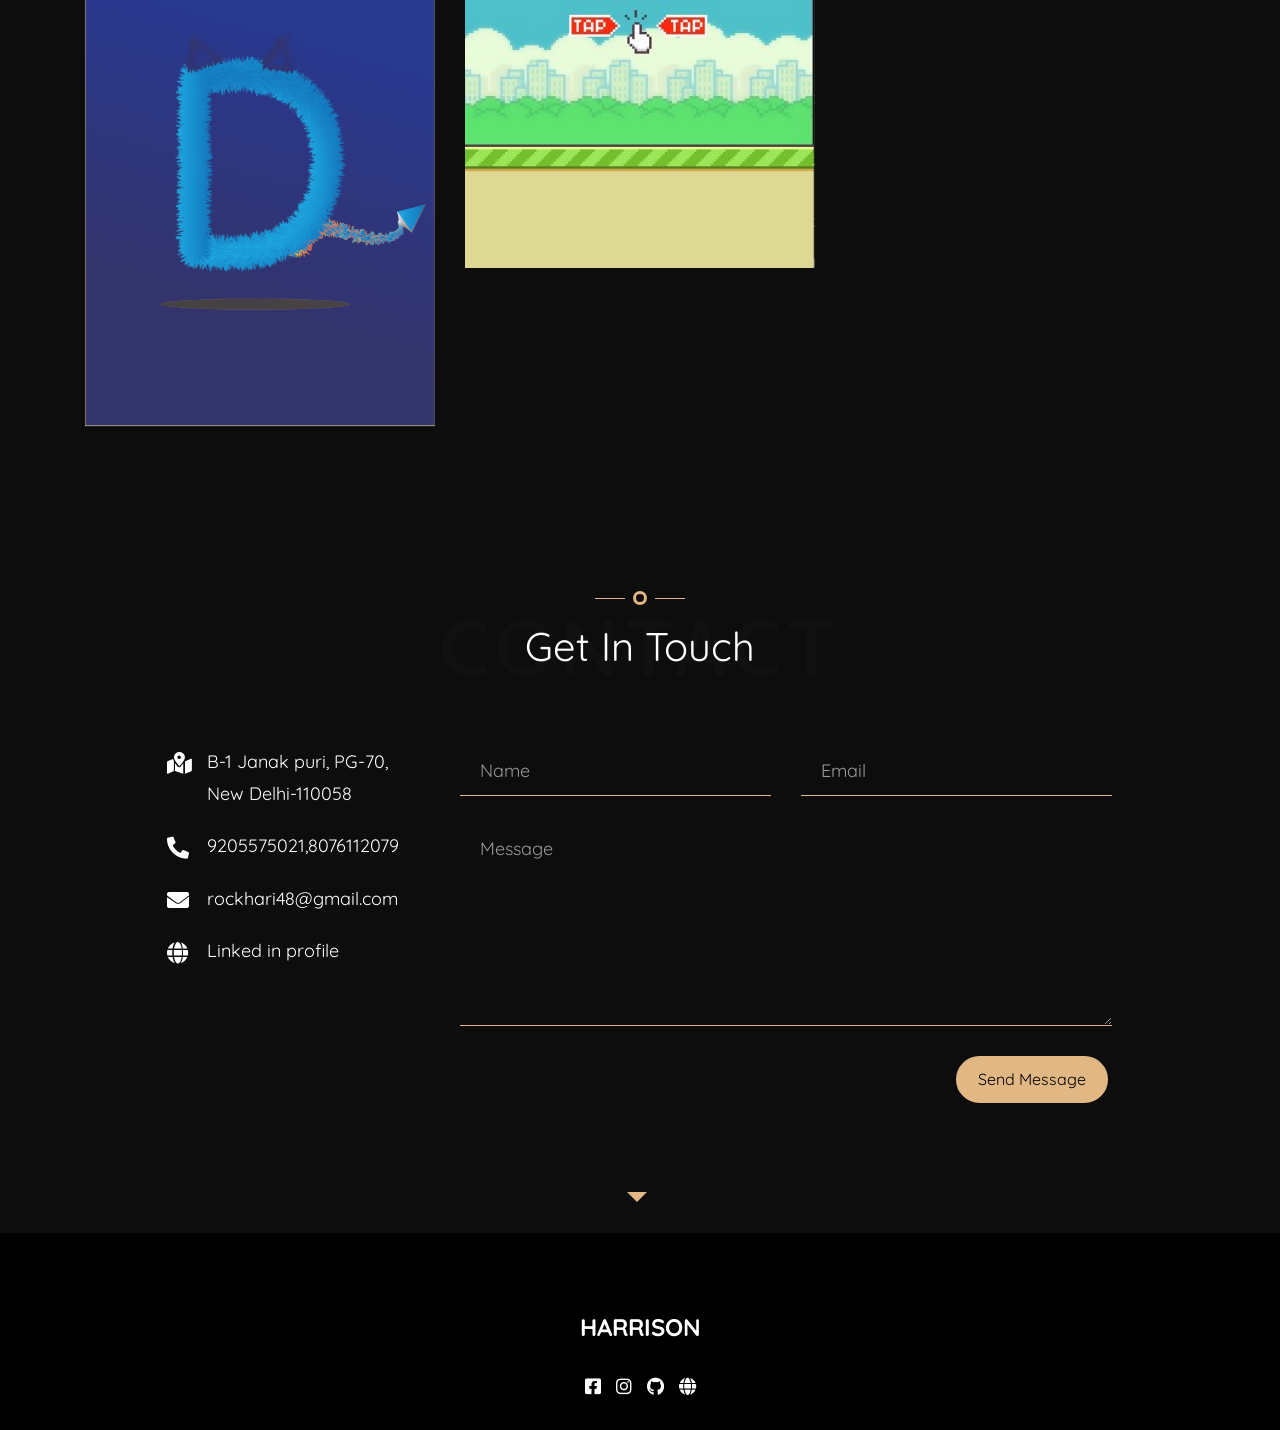
==== commit ea7548e6: "Update index.html" ====
--- a/index.html
+++ b/index.html
@@ -184,7 +184,7 @@
                            </div>
                            <hr>
                            <div class="col-md-12 no-padding mt-20">
-                              <a class="btn btn " href=" https://drive.google.com/file/d/1yfCCPMZu8MDA2abvsgJQGcqZhBw3TuJaITgPjQ/view?usp=sharing">Checkout Resume</a>
+                              <a class="btn btn " href="https://drive.google.com/file/d/1yfCCPMZu8MDA2abvsgJQGcqZhBw3TuJaITgPjQ/view">Checkout Resume</a>
                              
                               <a class="btn btn-primary" href="https://www.linkedin.com/in/hari-r-091a90134/">Hire Me</a> 
                            </div>
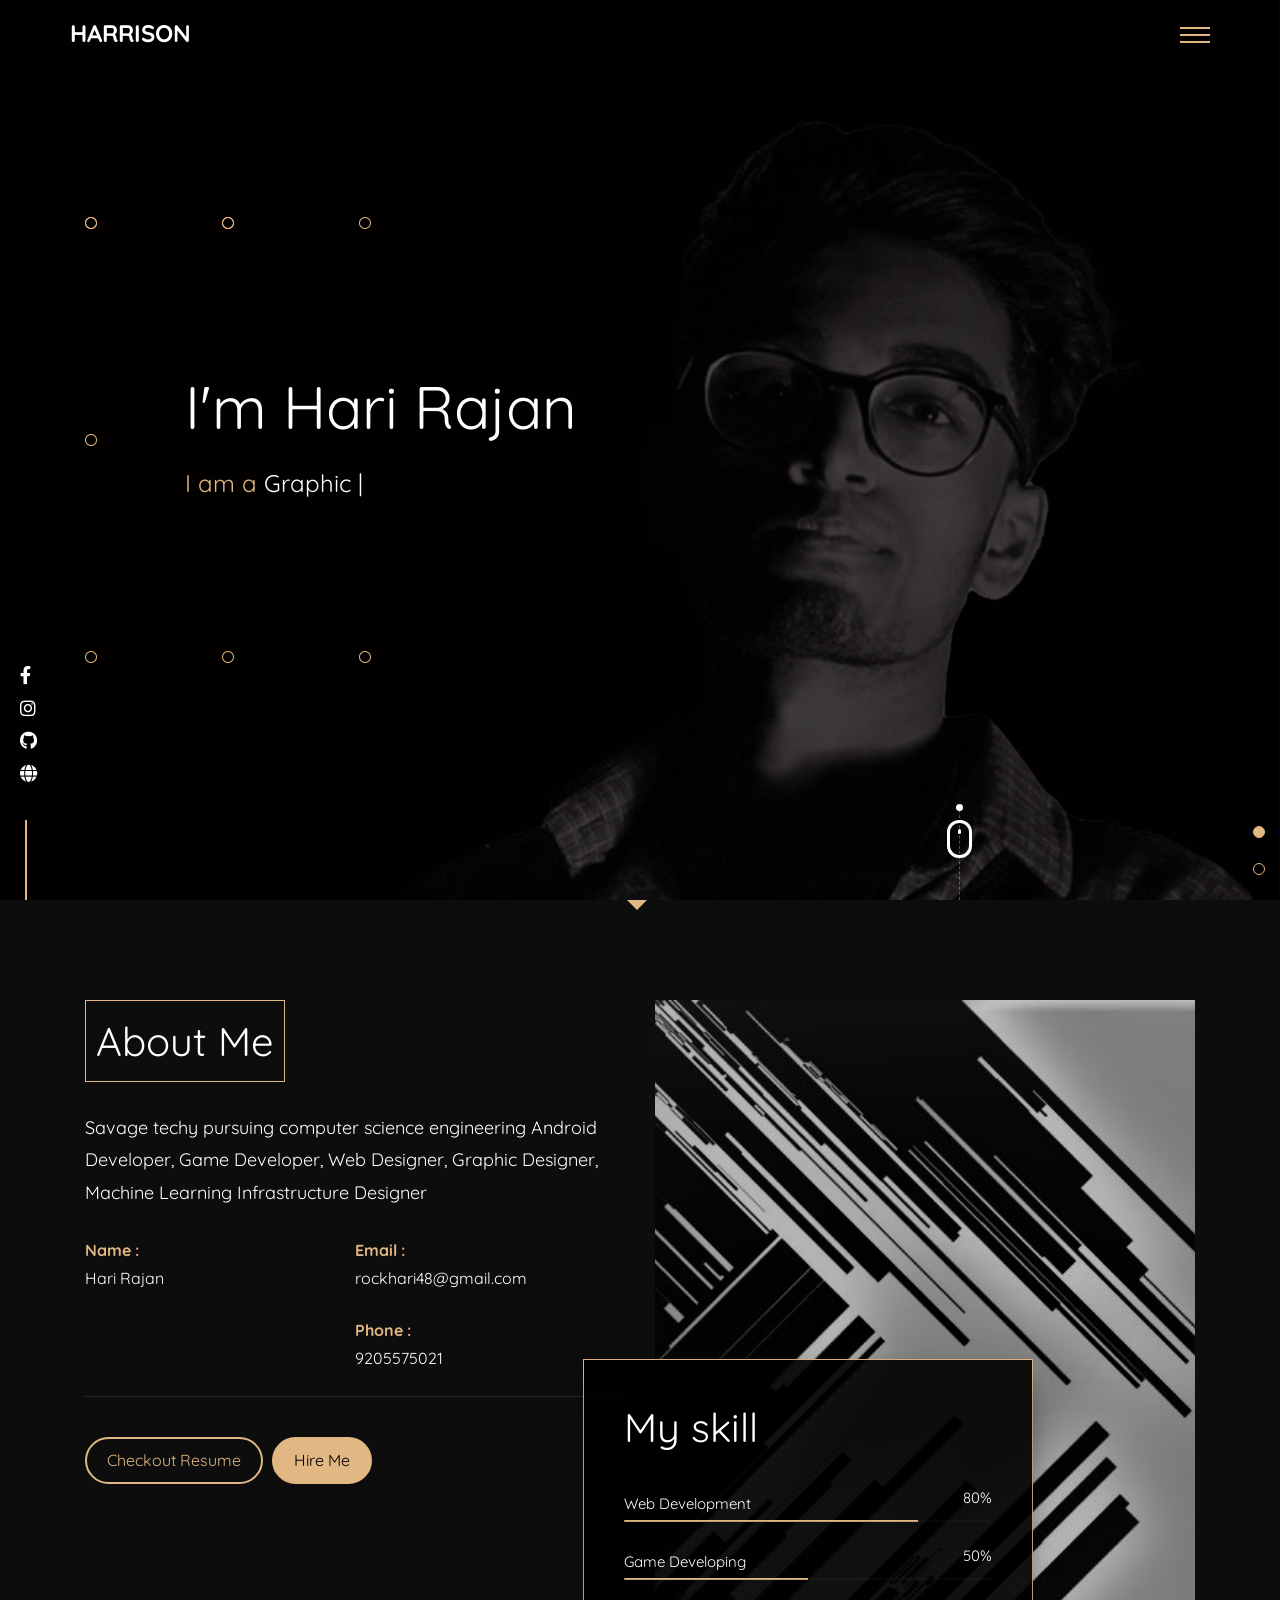
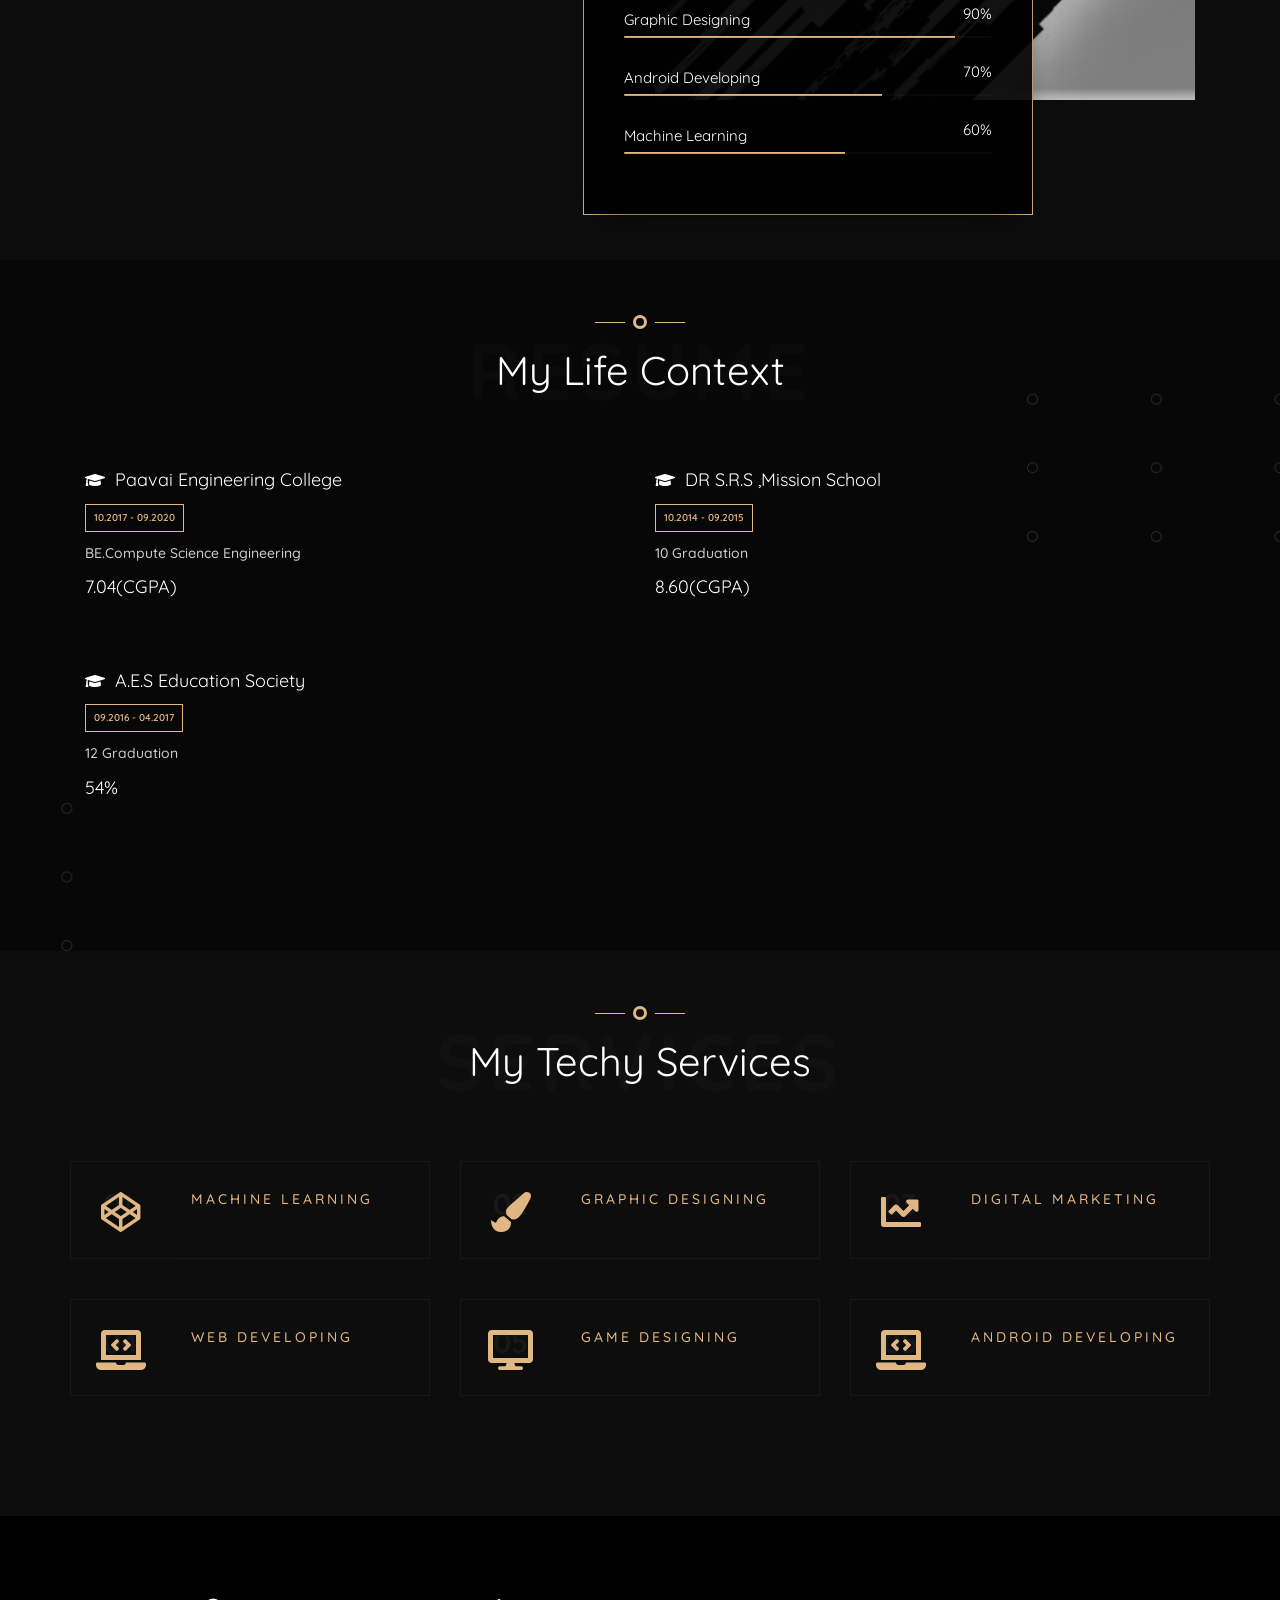
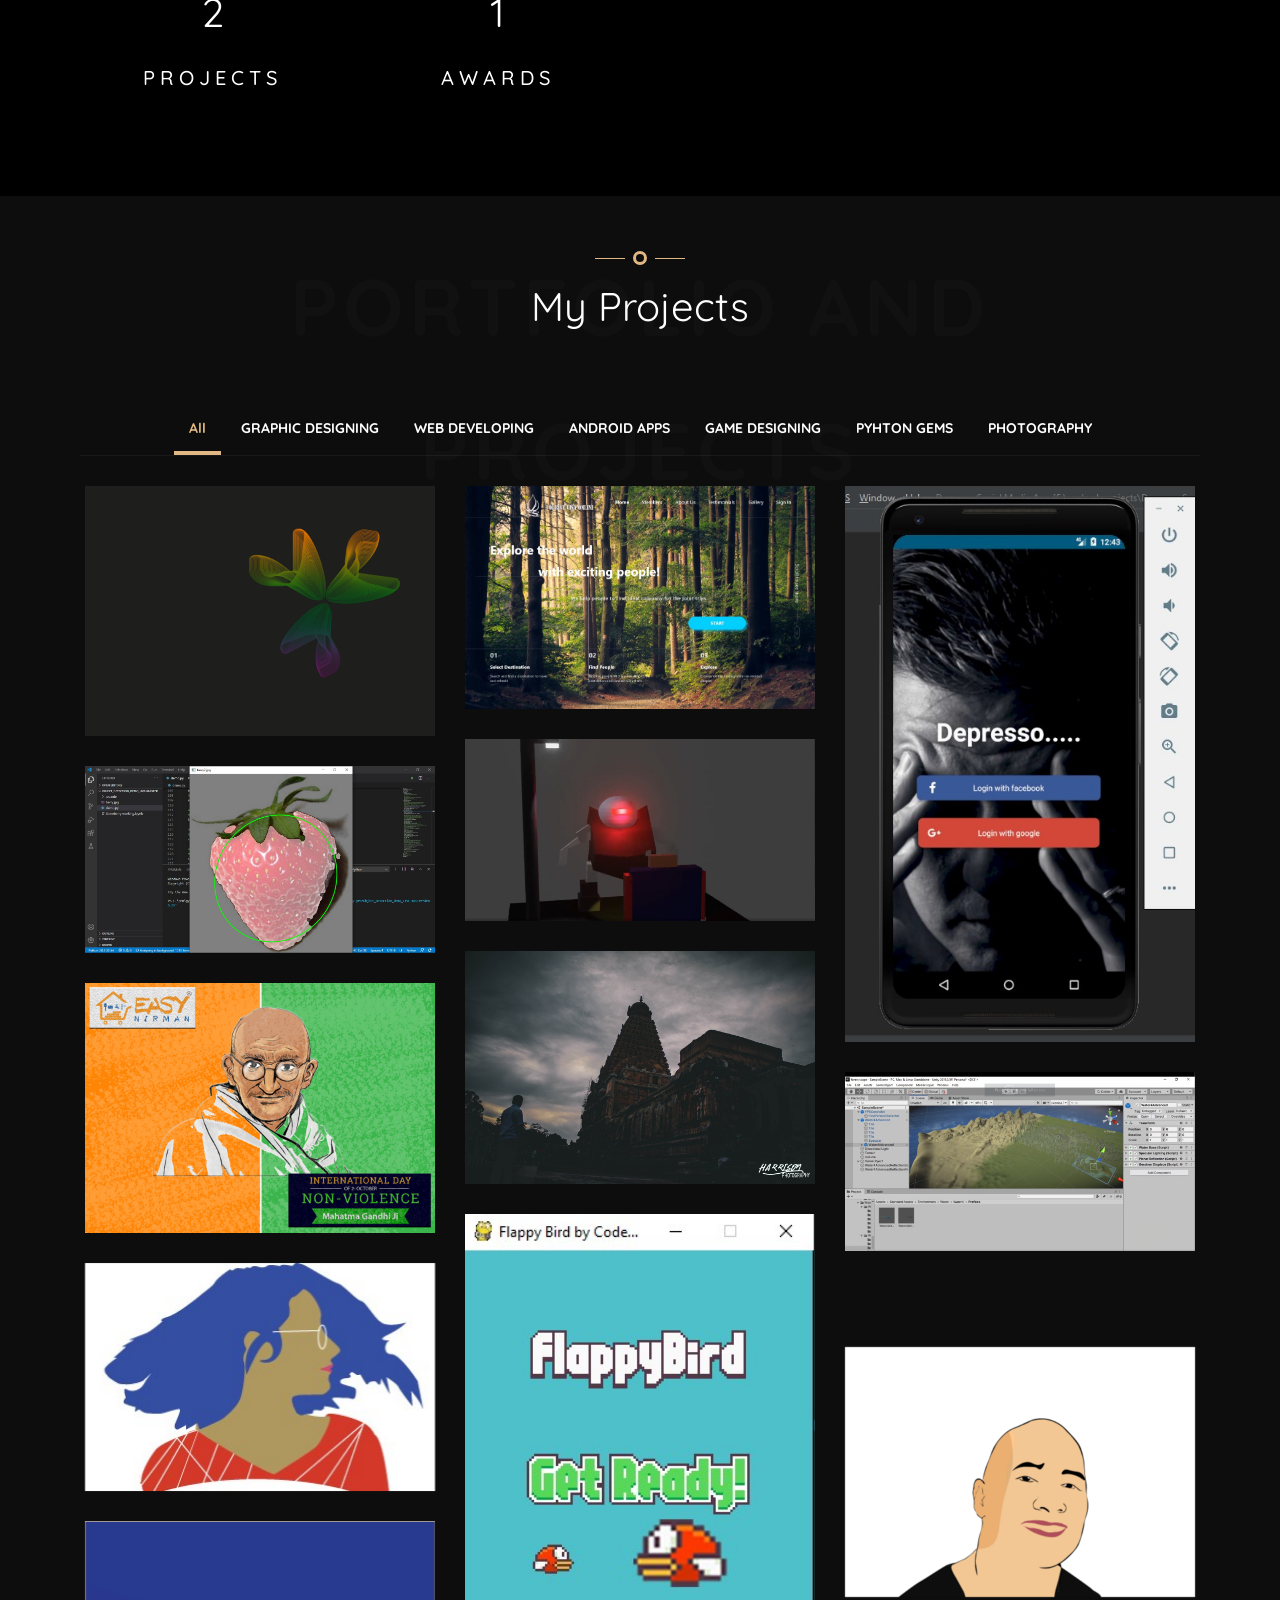
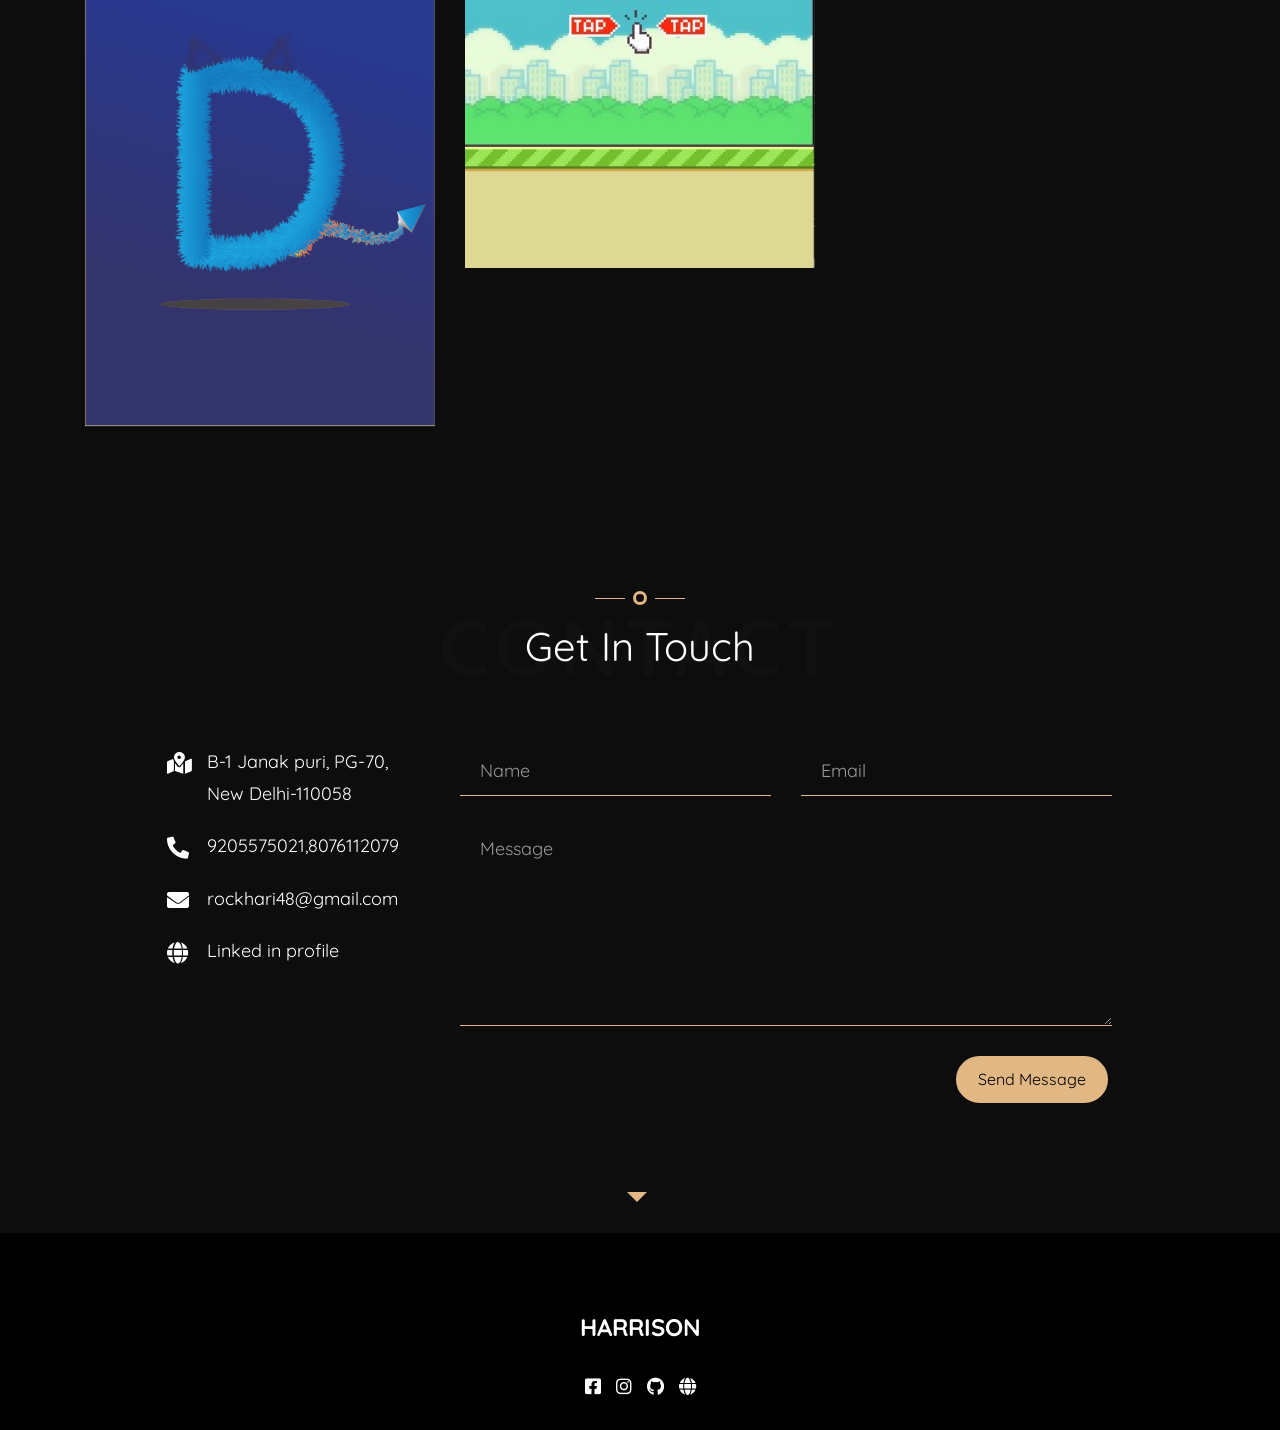
==== commit babdbd90: "Update index.html" ====
--- a/index.html
+++ b/index.html
@@ -58,7 +58,7 @@
                   <a href="https://www.facebook.com/rock.hari.716/"><i class="fab fa-facebook-square"></i></a>
                   <a href="https://www.instagram.com/call_me_h.a.rr.y/"><i class="fab fa-instagram"></i></a>
                   <a href="https://github.com/HARrrrisoon39"><i class="fab fa-github"></i></a>
-                  <a href="www.linkedin.com/in/hari-r-091a90134"><i class="fas fa-globe"></i></a>
+                  <a href="www.linkedin.com/in/hari-r-091a90134/"><i class="fas fa-globe"></i></a>
                </p>
             </div>
          </div>
@@ -104,7 +104,7 @@
                   <li class="mb-3"><a href="https://www.facebook.com/rock.hari.716/"><i class="fab fa-facebook-f"></i></a></li>
                   <li class="mb-3"><a href="https://www.instagram.com/call_me_h.a.rr.y/"><i class="fab fa-instagram"></i></a></li>
                   <li class="mb-3"><a href="https://github.com/HARrrrisoon39"><i class="fab fa-github"></i></a></li>
-                  <li class="mb-3"><a href="www.linkedin.com/in/hari-r-091a90134"><i class="fas fa-globe"></i></a></li>
+                  <li class="mb-3"><a href="www.linkedin.com/in/hari-r-091a90134/"><i class="fas fa-globe"></i></a></li>
 
                   
                </ul>
@@ -632,7 +632,7 @@
                         <li><i class="fas fa-map-marked-alt"></i>B-1 Janak puri,    PG-70, New Delhi-110058</li>
                         <li><i class="fas fa-phone-alt"></i>9205575021,8076112079</li>
                         <li><i class="fas fa-envelope"></i><a href="#">rockhari48@gmail.com</a></li>
-                        <li><i class="fas fa-globe"></i><a href="www.linkedin.com/in/hari-r-091a90134">Linked in profile</a></li>
+                        <li><i class="fas fa-globe"></i><a href="www.linkedin.com/in/hari-r-091a90134/">Linked in profile</a></li>
                      </ul>
                   </div>
                   <div class="col-md-7 col-md-push-1">
@@ -681,7 +681,7 @@
                            <a href="https://www.facebook.com/rock.hari.716/"><i class="fab fa-facebook-square"></i></a>
                            <a href="https://www.instagram.com/call_me_h.a.rr.y/?hl=en"><i class="fab fa-instagram"></i></a>
                            <a href="https://github.com/HARrrrisoon39"><i class="fab fa-github"></i></a>
-                           <a href="www.linkedin.com/in/hari-r-091a90134"><i class="fas fa-globe"></i></a>
+                           <a href="www.linkedin.com/in/hari-r-091a90134/"><i class="fas fa-globe"></i></a>
                            
                         </p>
                         
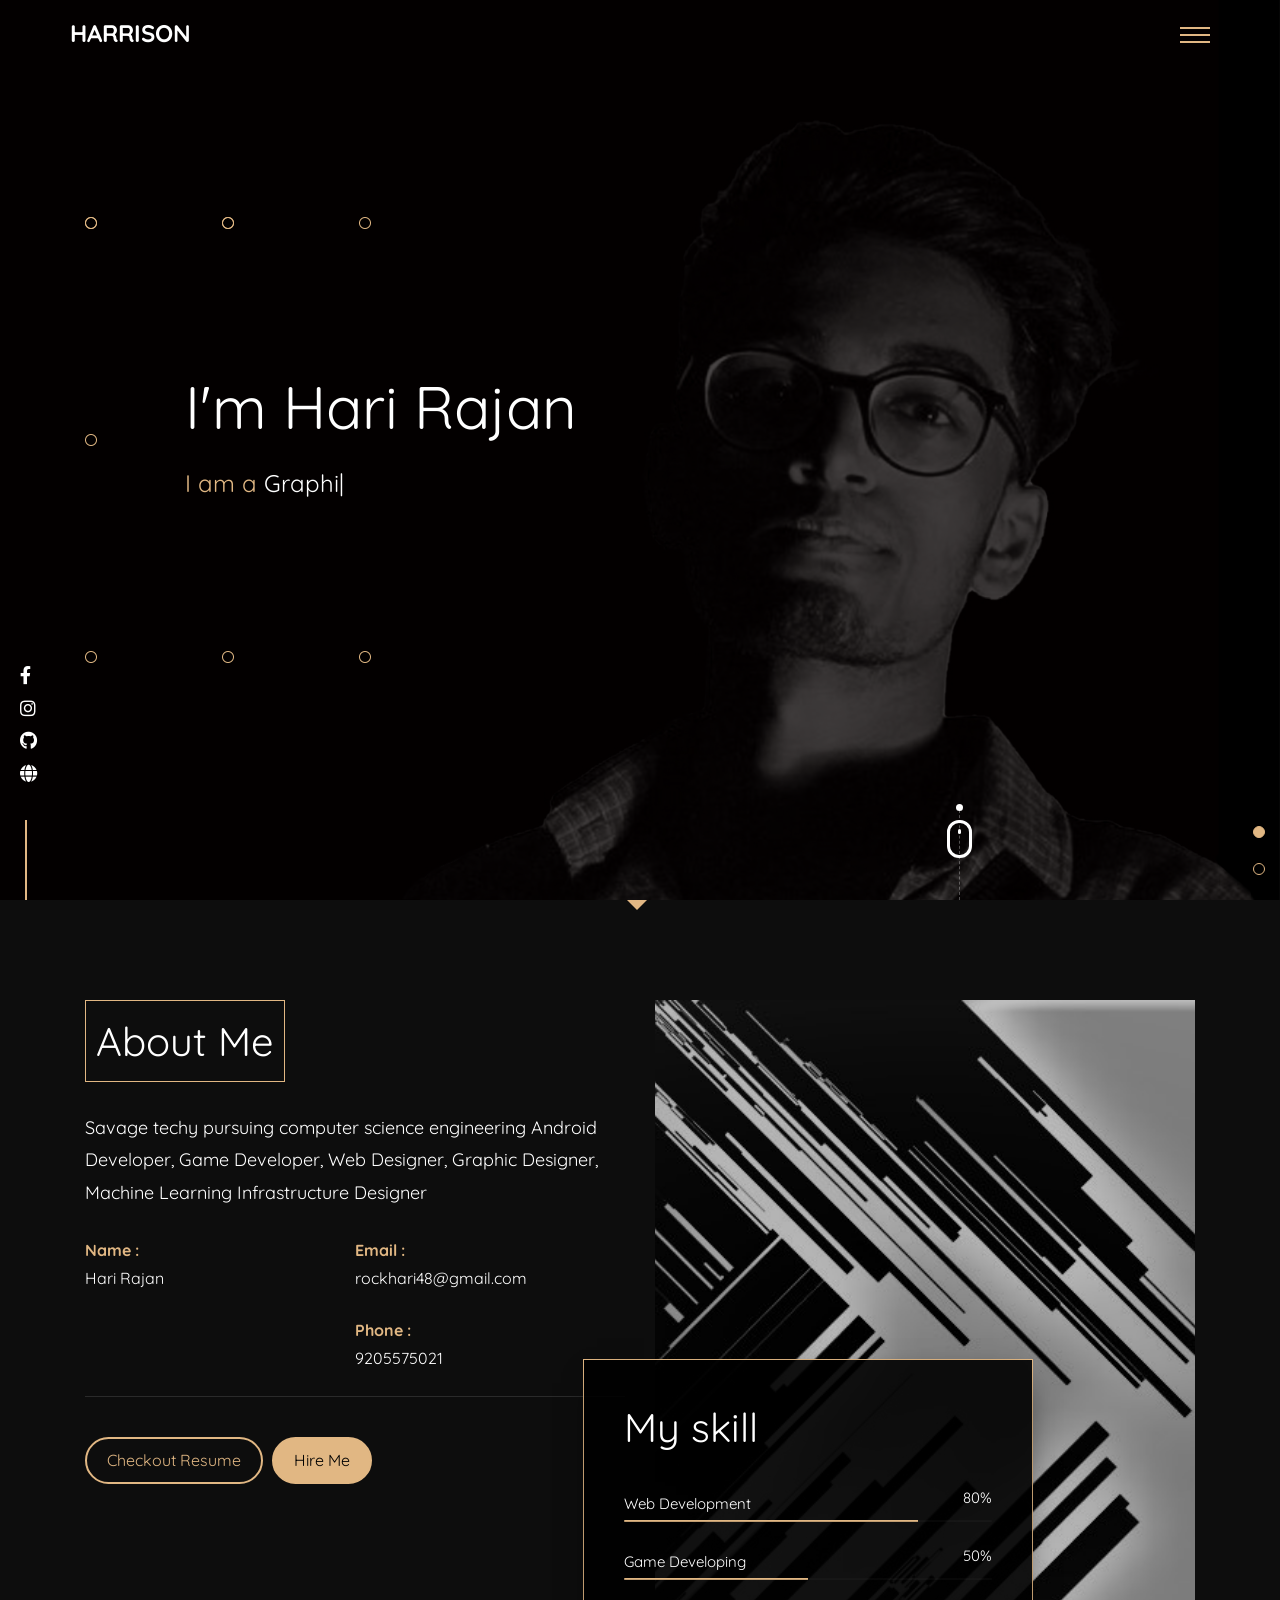
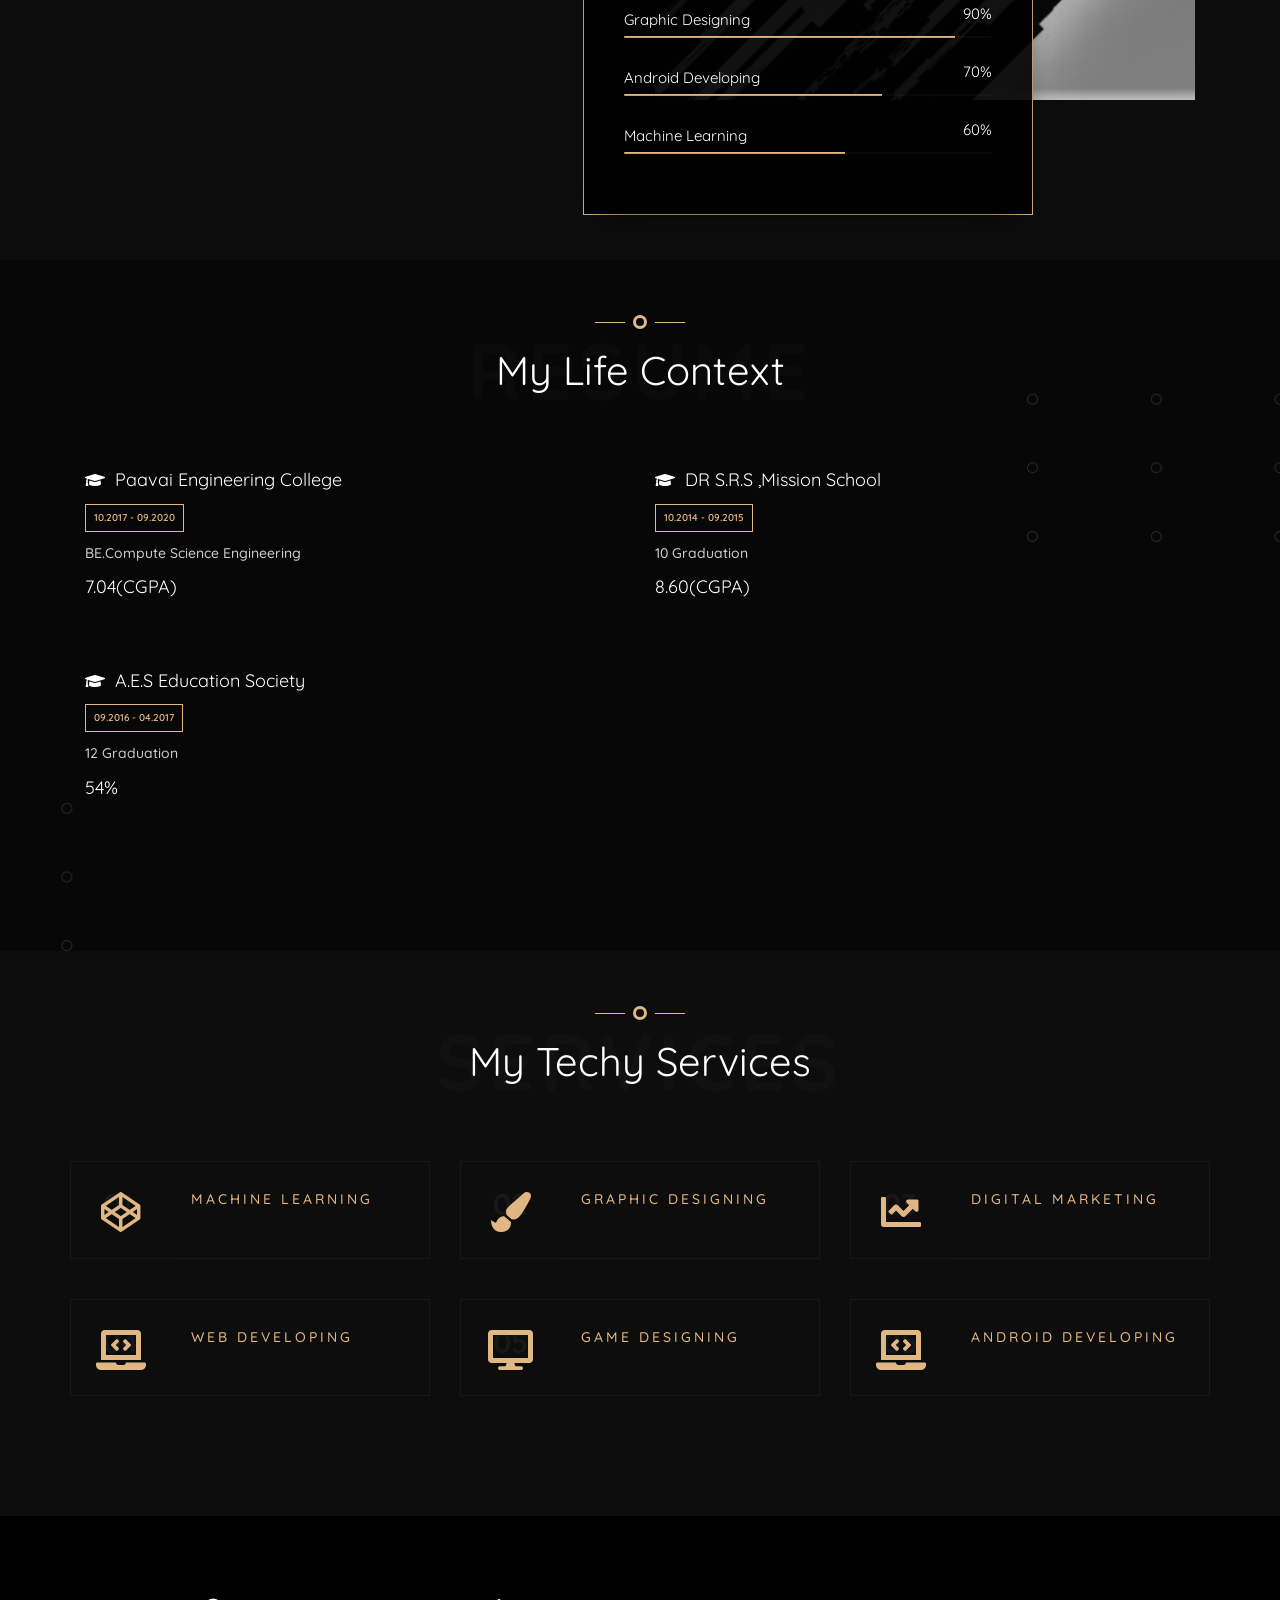
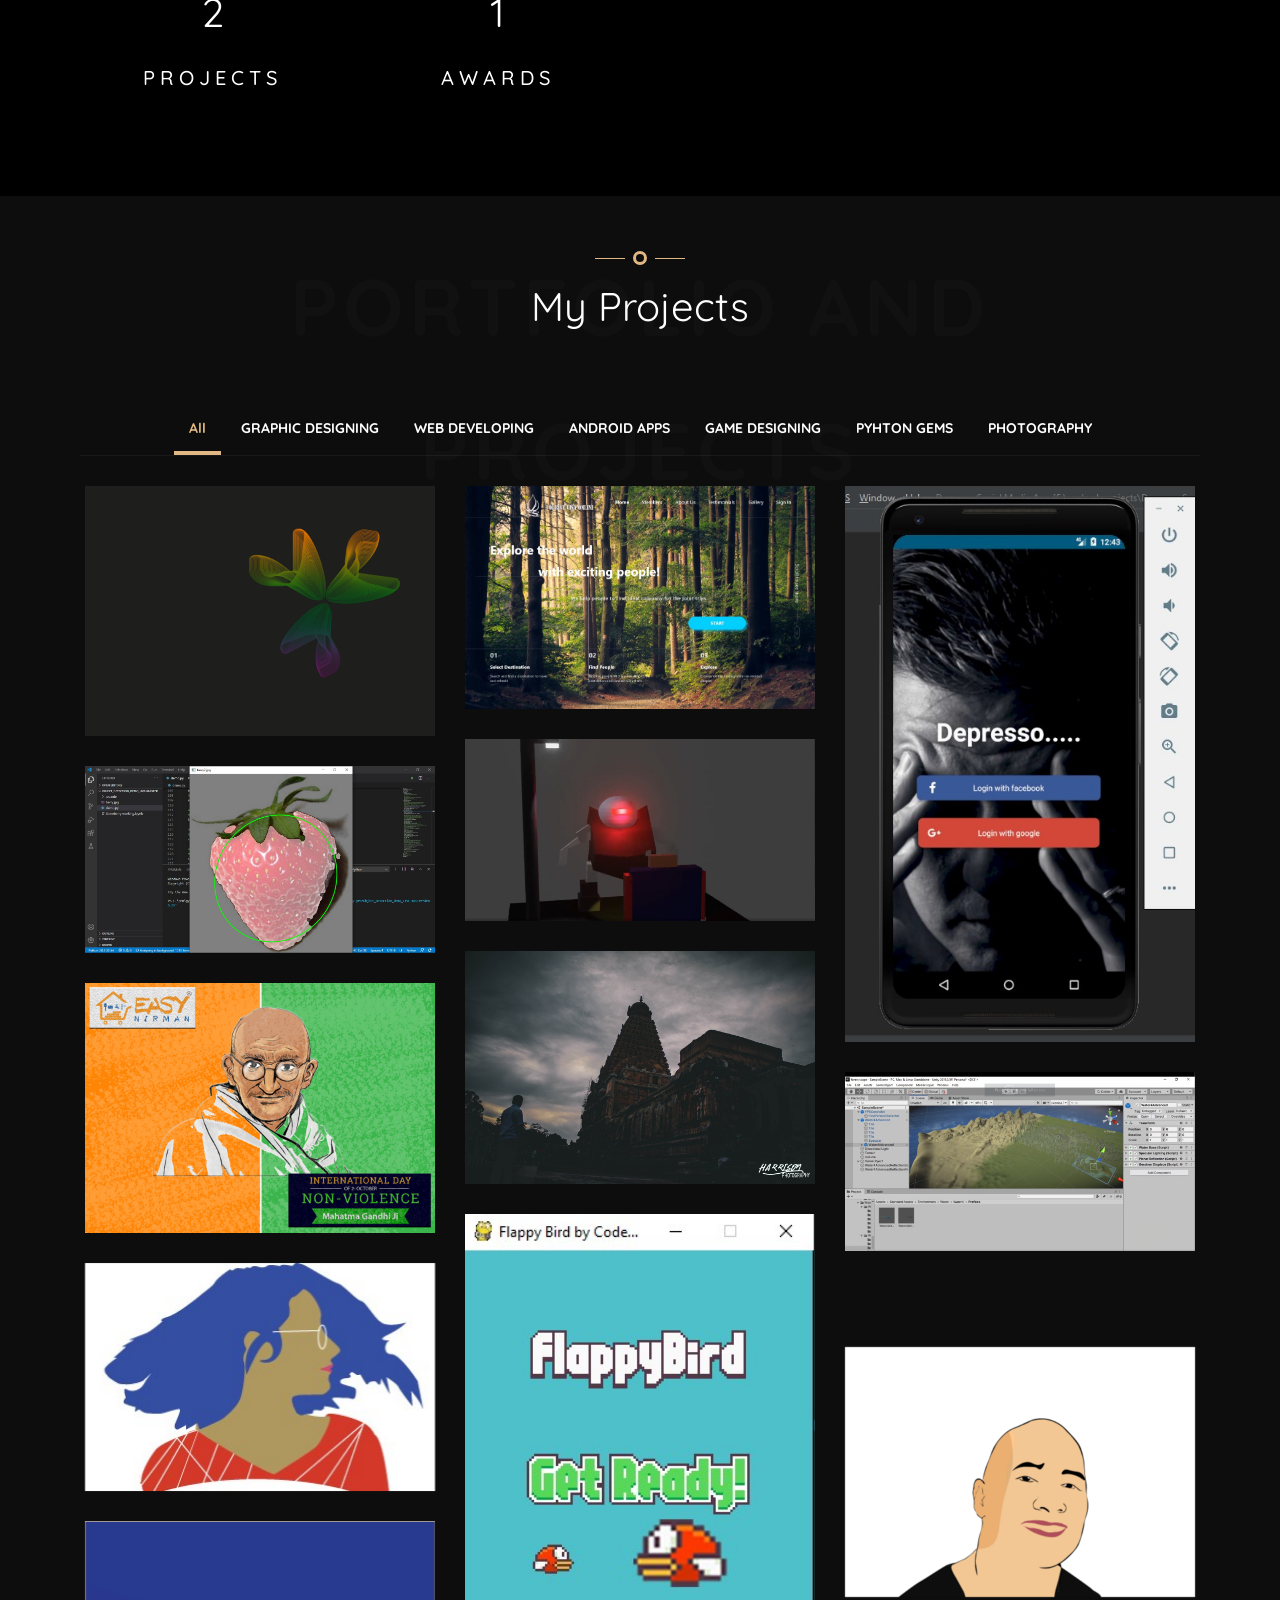
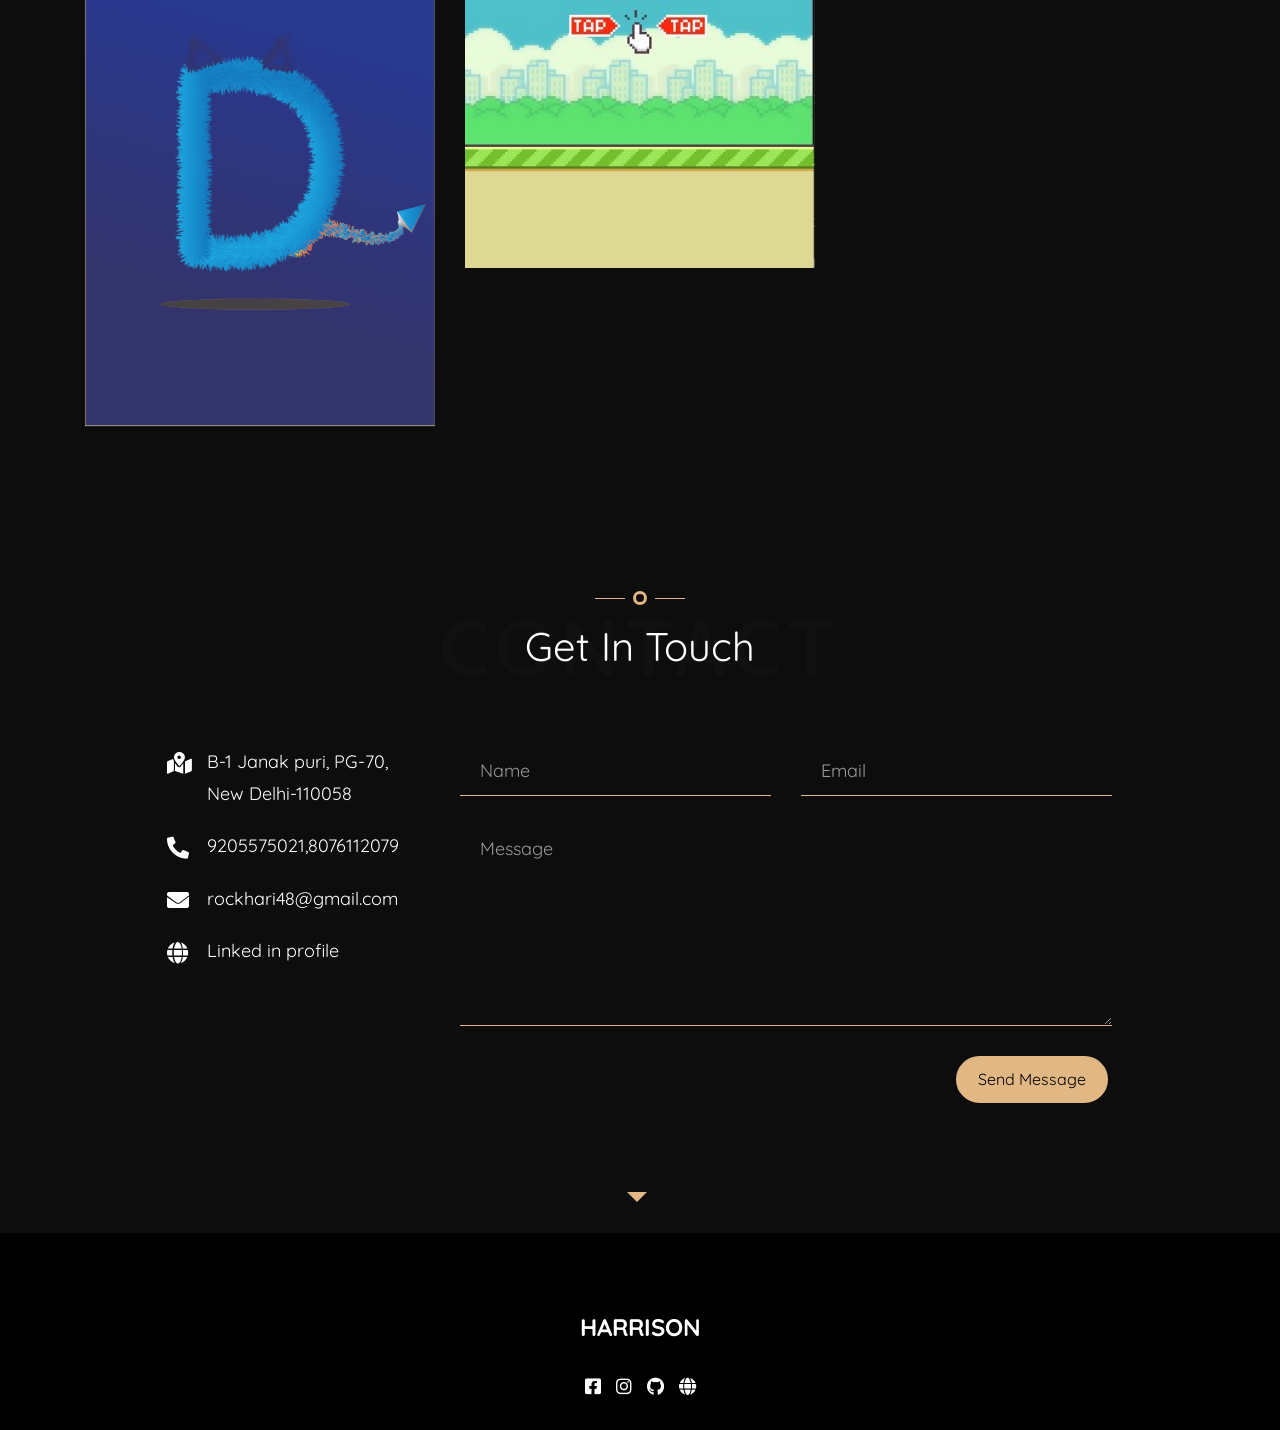
==== commit 30db7834: "Update index.html" ====
--- a/index.html
+++ b/index.html
@@ -184,7 +184,7 @@
                            </div>
                            <hr>
                            <div class="col-md-12 no-padding mt-20">
-                              <a class="btn btn " href="https://drive.google.com/file/d/1yfCCPMZu8MDA2abvsgJQGcqZhBw3TuJaITgPjQ/view">Checkout Resume</a>
+                              <a class="btn btn " href="https://drive.google.com/file/d/1yDYYM9PH8fGzp2ENz92w90TjJaITgPjQ/view?usp=sharing">Checkout Resume</a>
                              
                               <a class="btn btn-primary" href="https://www.linkedin.com/in/hari-r-091a90134/">Hire Me</a> 
                            </div>
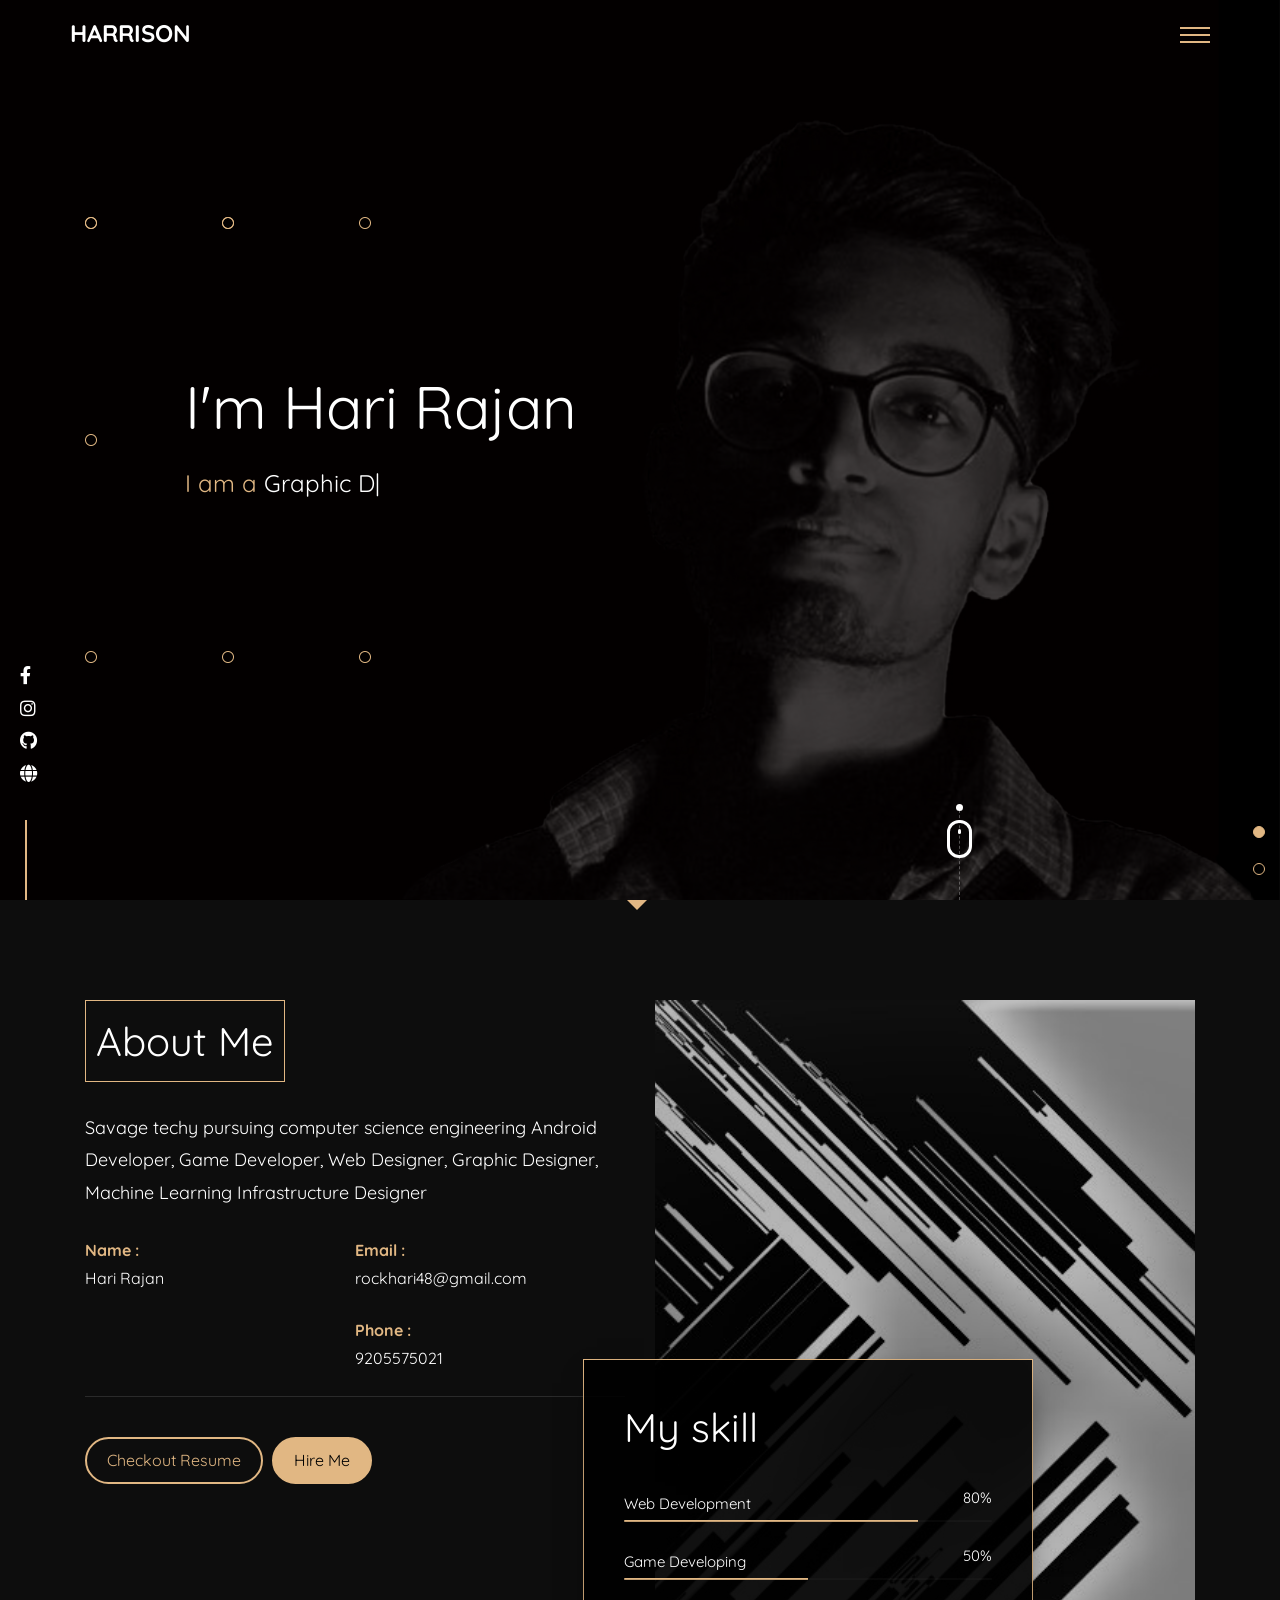
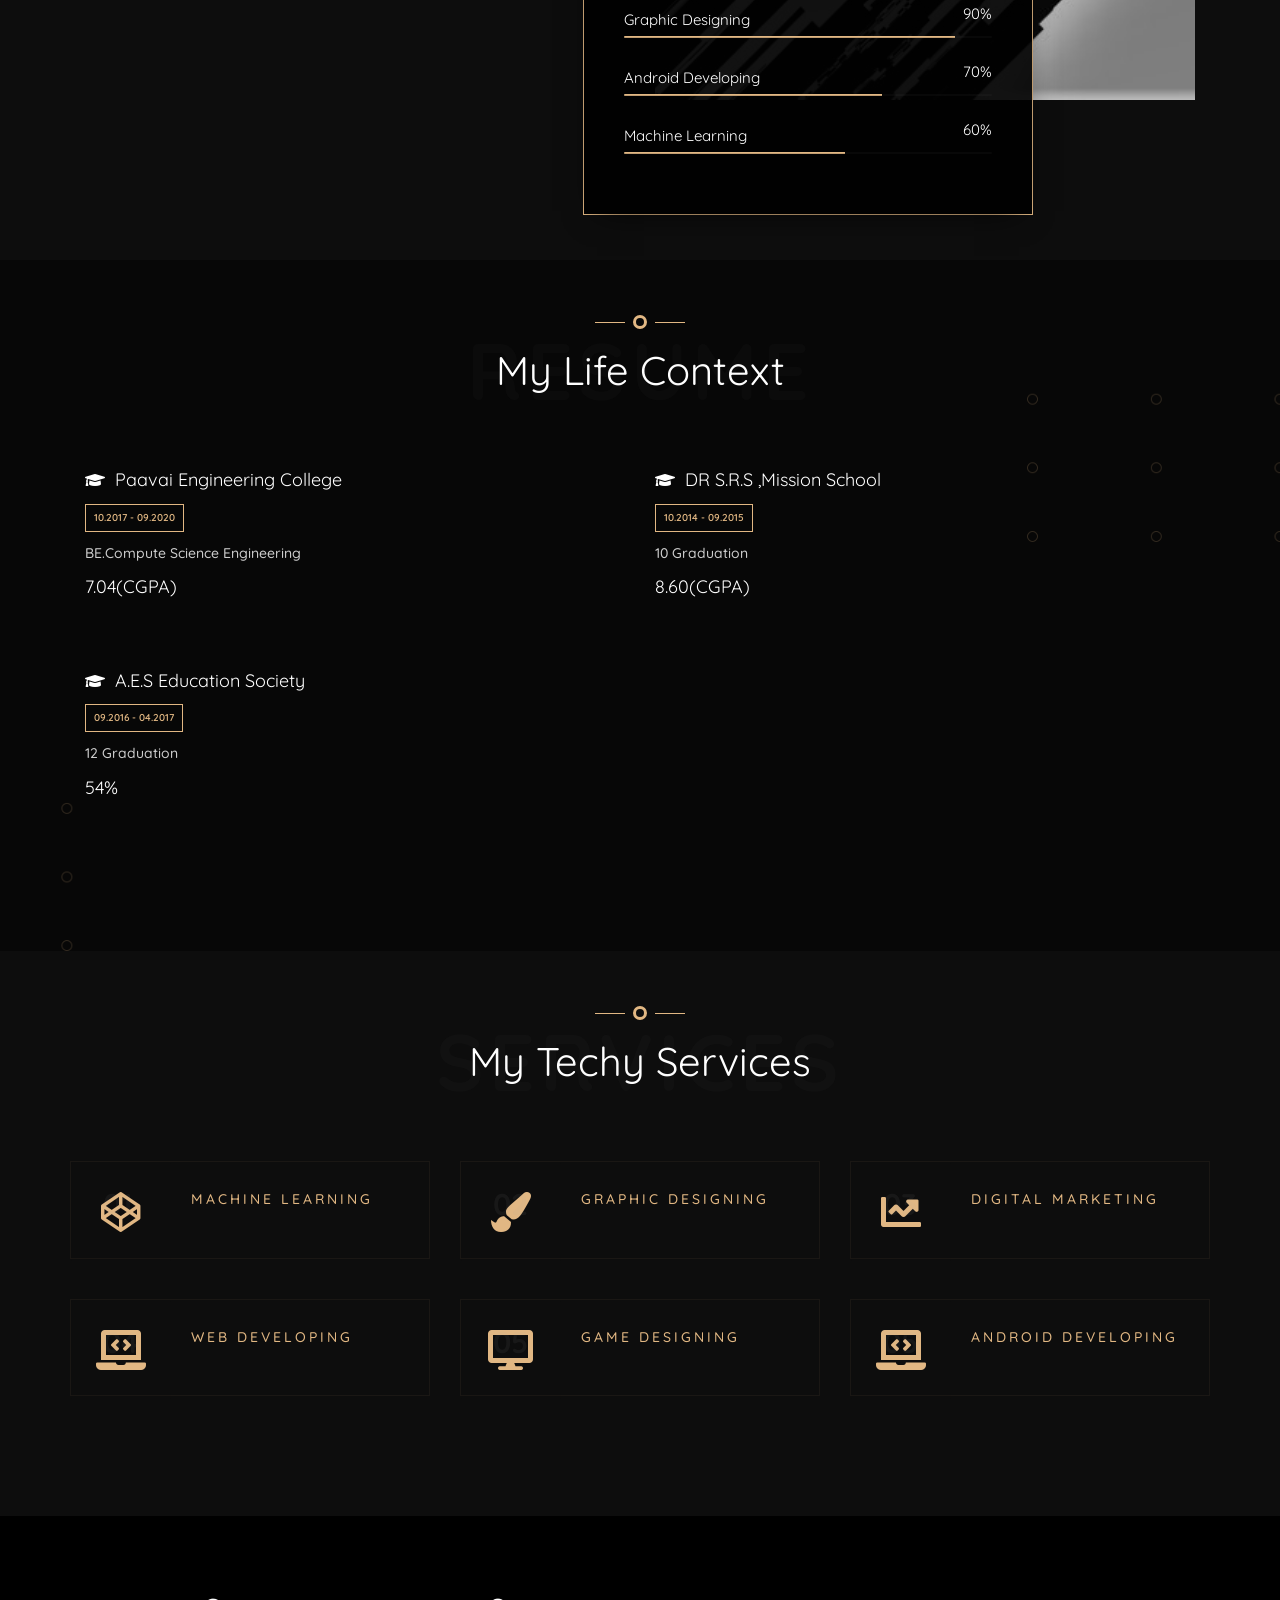
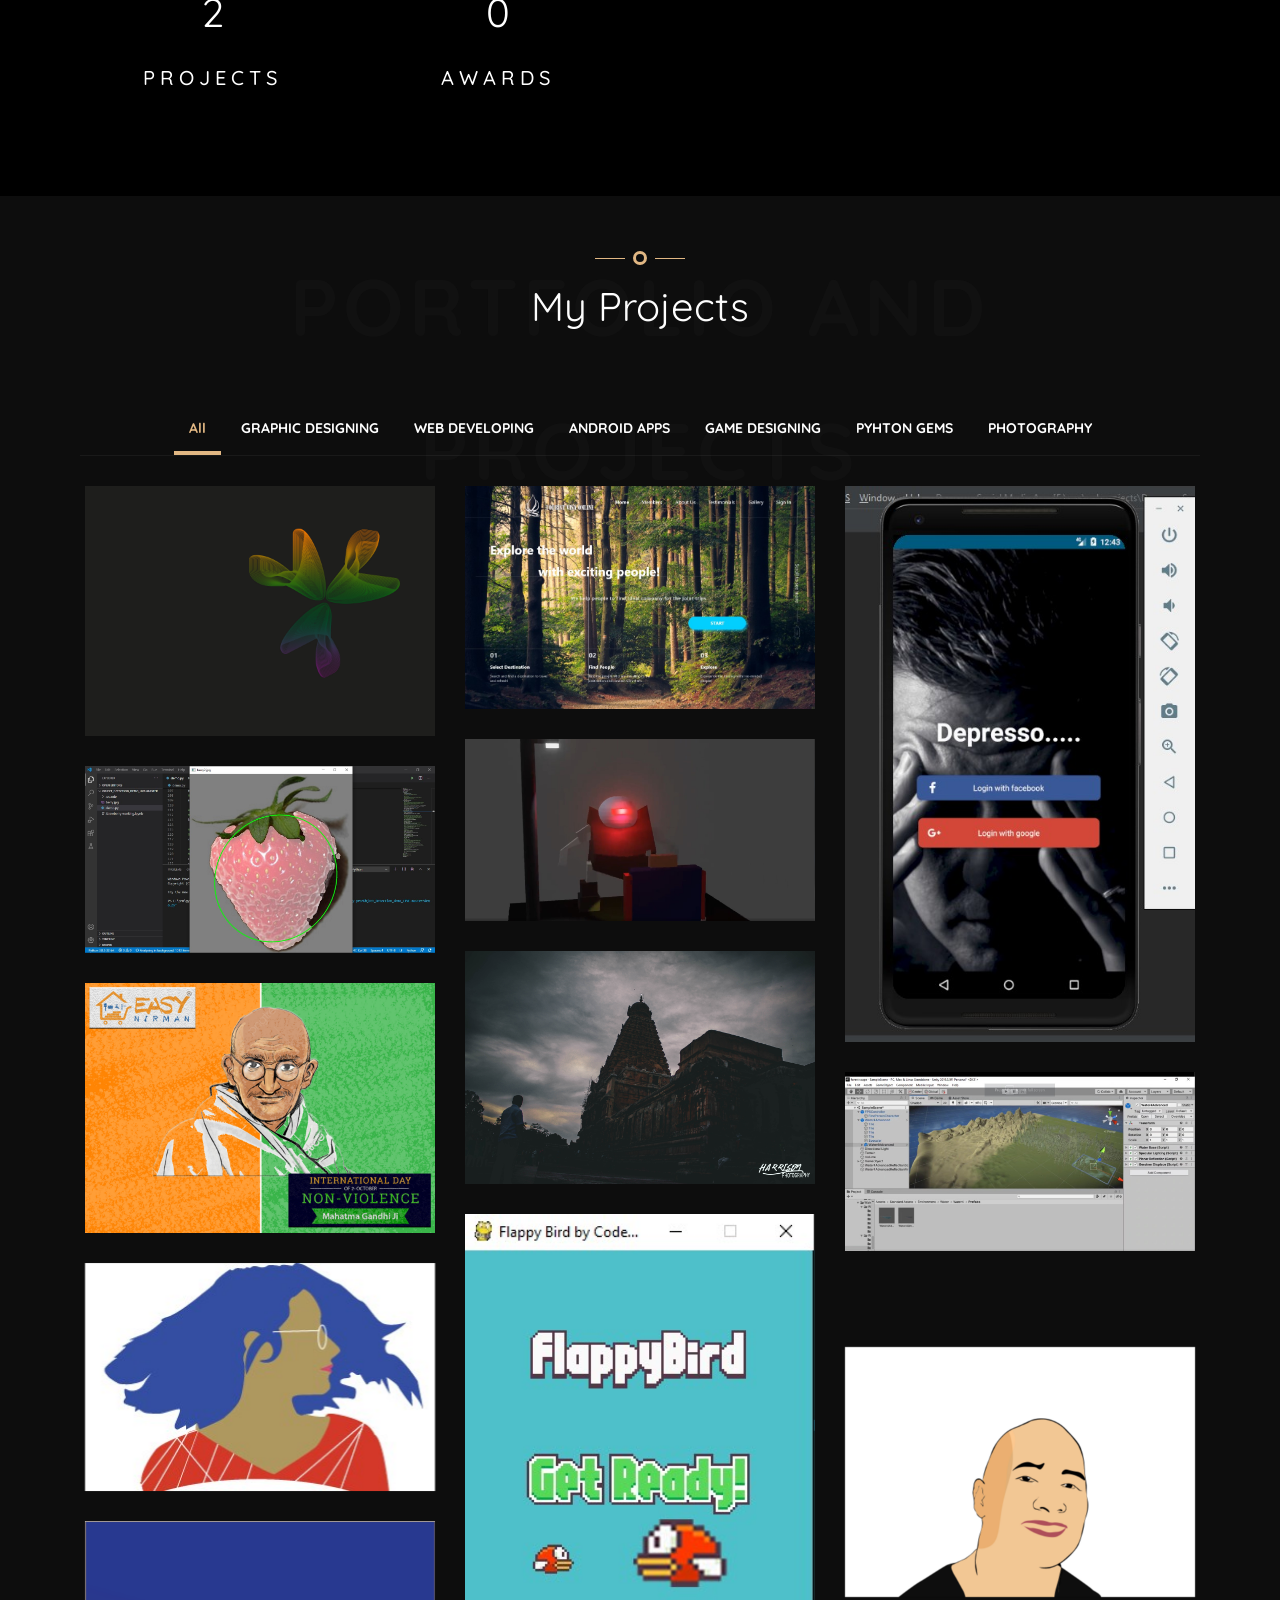
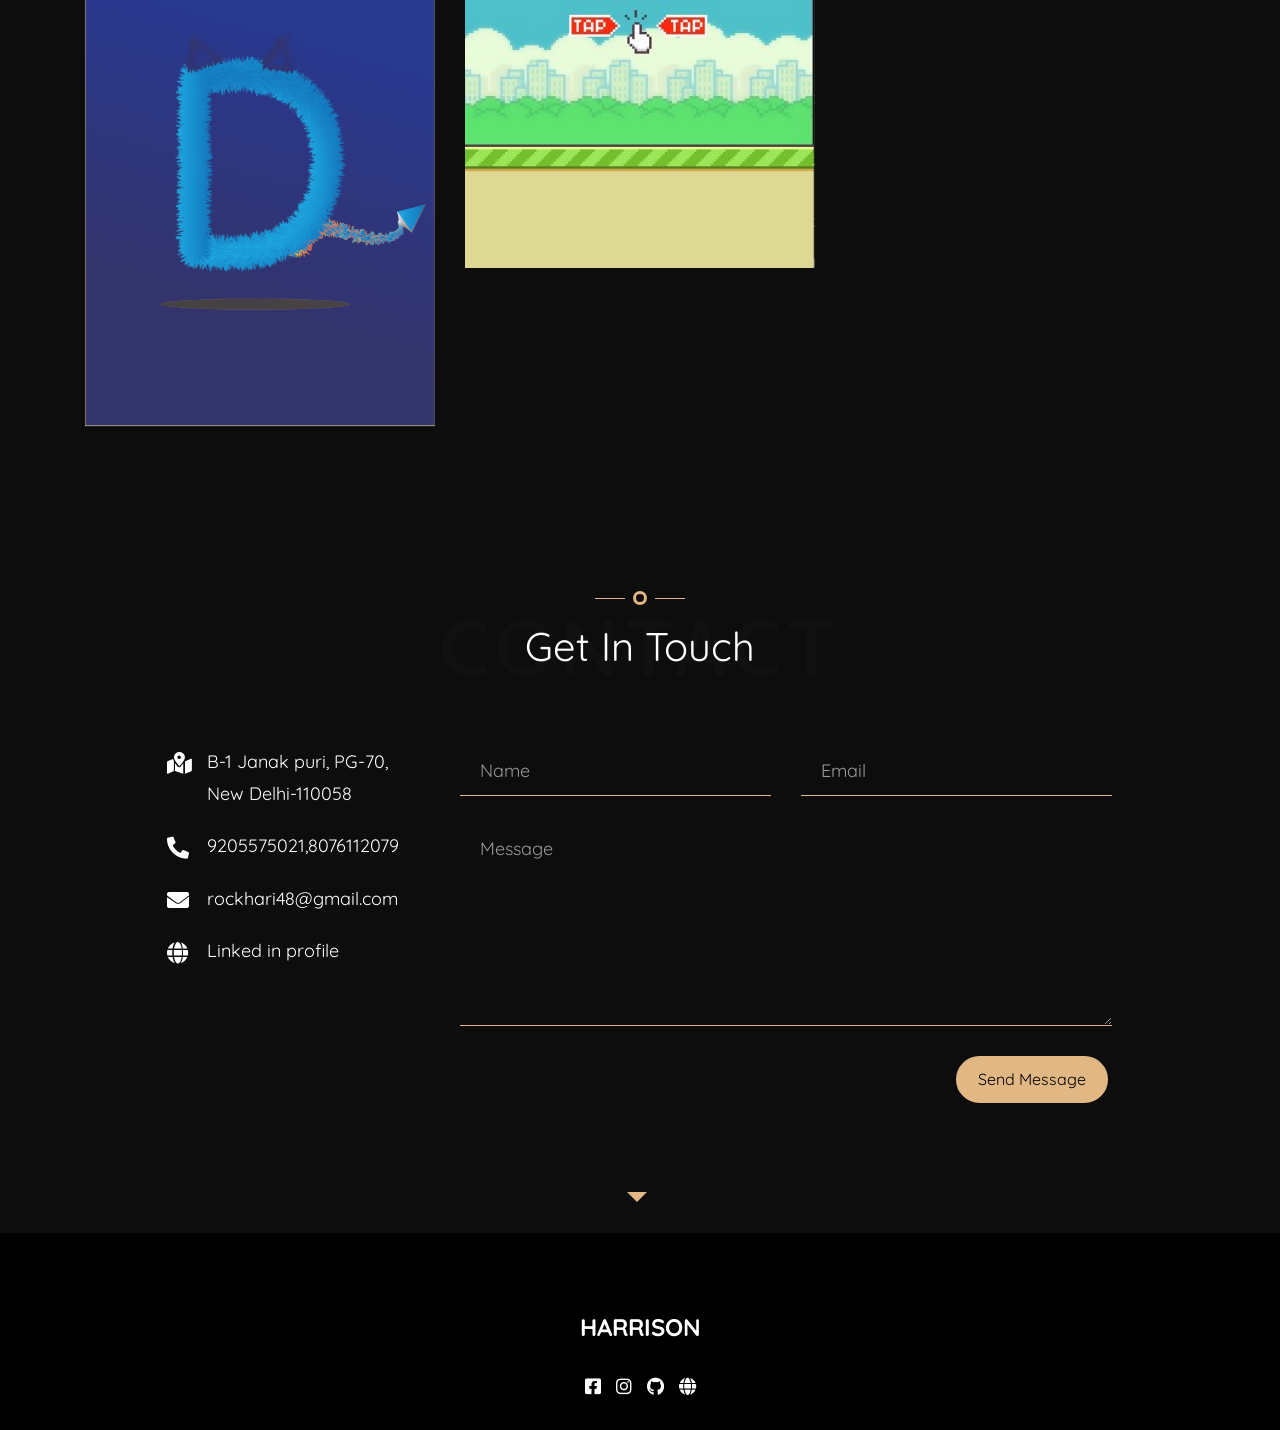
==== commit 0940b2a7: "Update index.html" ====
--- a/index.html
+++ b/index.html
@@ -58,7 +58,7 @@
                   <a href="https://www.facebook.com/rock.hari.716/"><i class="fab fa-facebook-square"></i></a>
                   <a href="https://www.instagram.com/call_me_h.a.rr.y/"><i class="fab fa-instagram"></i></a>
                   <a href="https://github.com/HARrrrisoon39"><i class="fab fa-github"></i></a>
-                  <a href="www.linkedin.com/in/hari-r-091a90134/"><i class="fas fa-globe"></i></a>
+                  <a href="https://www.linkedin.com/in/hari-r-091a90134/"><i class="fas fa-globe"></i></a>
                </p>
             </div>
          </div>
@@ -104,7 +104,7 @@
                   <li class="mb-3"><a href="https://www.facebook.com/rock.hari.716/"><i class="fab fa-facebook-f"></i></a></li>
                   <li class="mb-3"><a href="https://www.instagram.com/call_me_h.a.rr.y/"><i class="fab fa-instagram"></i></a></li>
                   <li class="mb-3"><a href="https://github.com/HARrrrisoon39"><i class="fab fa-github"></i></a></li>
-                  <li class="mb-3"><a href="www.linkedin.com/in/hari-r-091a90134/"><i class="fas fa-globe"></i></a></li>
+                  <li class="mb-3"><a href="https://www.linkedin.com/in/hari-r-091a90134/"><i class="fas fa-globe"></i></a></li>
 
                   
                </ul>
@@ -681,7 +681,7 @@
                            <a href="https://www.facebook.com/rock.hari.716/"><i class="fab fa-facebook-square"></i></a>
                            <a href="https://www.instagram.com/call_me_h.a.rr.y/?hl=en"><i class="fab fa-instagram"></i></a>
                            <a href="https://github.com/HARrrrisoon39"><i class="fab fa-github"></i></a>
-                           <a href="www.linkedin.com/in/hari-r-091a90134/"><i class="fas fa-globe"></i></a>
+                           <a href="https://www.linkedin.com/in/hari-r-091a90134/"><i class="fas fa-globe"></i></a>
                            
                         </p>
                         
